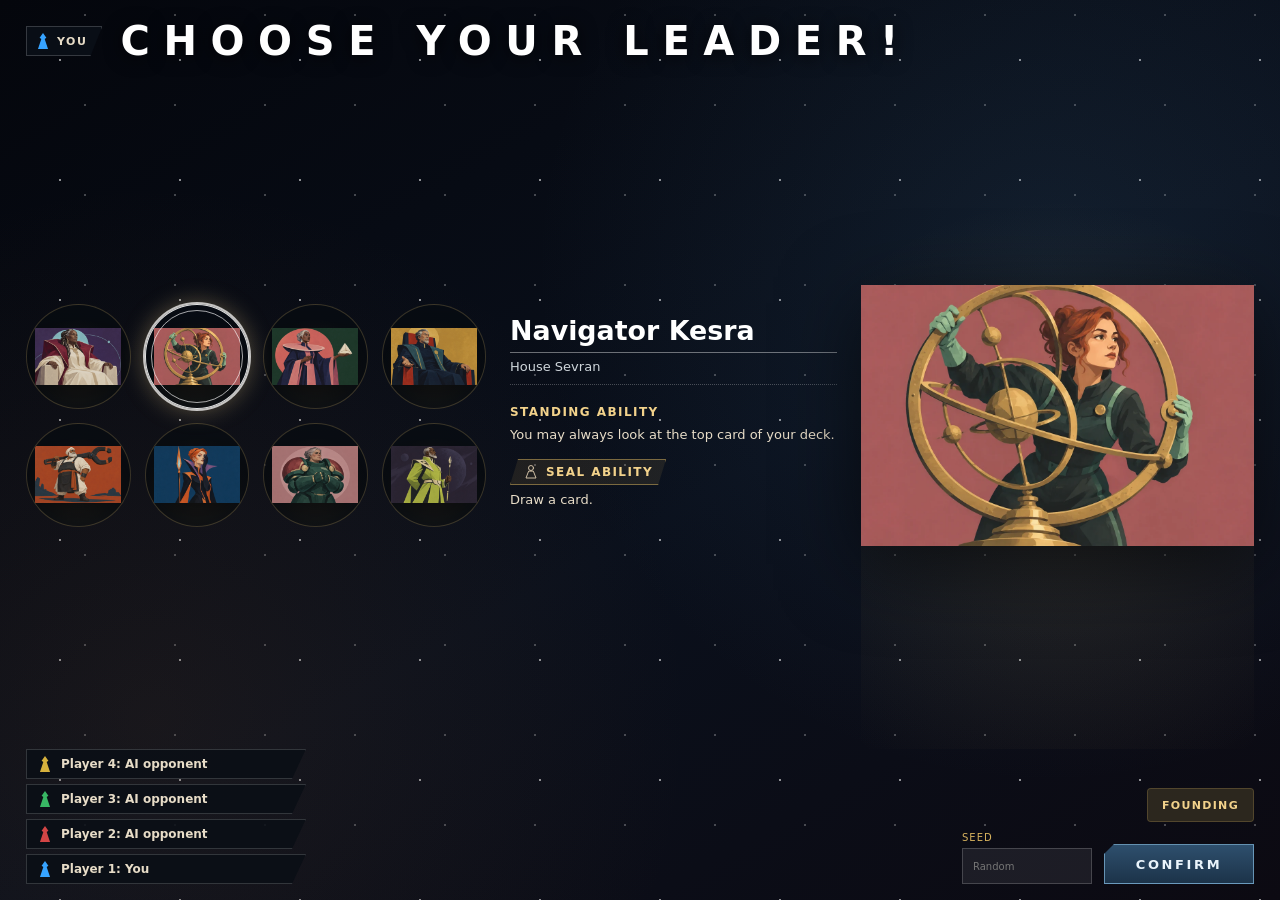
==== index.html @ ddc4988f "Release browser game with Imperium Compact v1 champion" ====
<!doctype html>
<html lang="en">
  <head>
    <meta charset="utf-8">
    <meta name="viewport" content="width=device-width, initial-scale=1">
    <title>Ashen Concord</title>
<link rel="stylesheet" href="./styles.css?v=20260924_table">
    <link rel="stylesheet" href="./table.css?v=20260924_table">
    <link rel="stylesheet" href="./concord.css?v=1">
  </head>
  <body>
    <div id="app" class="loading-screen">Loading game...</div>
    <script src="./uprising_data.js?v=20260924_table"></script>
    <script src="./presentation.js?v=20260924_table"></script>
    <script src="./concord-data.js?v=1"></script>
    <script src="./concord.js?v=1"></script>
    <script>window.DUNE_AGENT_DEFAULT_SKIN="starfall";
window.DUNE_AGENT_ALLOWED_SKINS=["starfall"];window.DUNE_AGENT_PLAYER_COUNT=4;
window.DUNE_AGENT_MODEL_DOWNLOAD="./downloads/imperium-compact-v1.zip";</script>
    <script src="./starfall_static_web.js"></script>
    <script src="./static-engine.js"></script>
    <script src="./app.js?v=concord1"></script>
  <footer style="padding:16px;text-align:center;font:14px system-ui;color:#baa98e">
Trained AI · Imperium Compact v1 · Runs on your device<br>
<a href="./downloads/imperium-compact-v1.zip" download>Download model weights</a> ·
<a href="./MODEL_CARD.md">Training and model details</a> ·
<a href="./LICENSE">License</a>
</footer></body>
</html>
---- styles.css ----
:root {
  color-scheme: dark;
  font-family: Inter, ui-sans-serif, system-ui, -apple-system, BlinkMacSystemFont, "Segoe UI", sans-serif;
  background: #05070d;
  color: #f4ead6;
  --gold: #d8b35e;
  --gold-bright: #f2d28b;
  --panel: rgba(7, 10, 16, 0.88);
  --panel-line: rgba(216, 179, 94, 0.32);
  --emperor: #d8b35e;
  --spacing_guild: #e0823b;
  --bene_gesserit: #9a6fd6;
  --fremen: #4d9fdd;
  --landsraad: #5da765;
  --choam: #c052a8;
  --cities: #b56b3f;
  --spice_trade: #cf8a3e;
}

* {
  box-sizing: border-box;
  scrollbar-width: none;
}

/* Never paint scrollbars (Chrome/Safari fallback) — panels still scroll. */
*::-webkit-scrollbar {
  width: 0;
  height: 0;
  display: none;
}

html,
body {
  height: 100%;
}

body {
  margin: 0;
  overflow: hidden;
  background: #05070d;
}

button,
input {
  font: inherit;
}

img {
  -webkit-user-drag: none;
  user-select: none;
}

button {
  color: inherit;
}

.loading-screen {
  min-height: 100vh;
  display: grid;
  place-items: center;
  color: var(--gold-bright);
  background: #05070d;
}

.loading-screen.failed {
  align-content: center;
  gap: 10px;
  text-align: center;
}

.zone-label {
  text-transform: uppercase;
  letter-spacing: 0.1em;
  font-size: 10px;
  font-weight: 800;
  color: var(--gold);
}

/* ============================== */
/* Leader select                  */
/* ============================== */

.leader-select {
  position: fixed;
  inset: 0;
  display: flex;
  flex-direction: column;
  overflow: hidden;
  padding: 18px 26px 16px;
  background:
    radial-gradient(circle at 82% 30%, rgba(64, 110, 145, 0.16), transparent 42%),
    radial-gradient(circle at 12% 80%, rgba(120, 73, 36, 0.14), transparent 40%),
    radial-gradient(circle, rgba(255, 255, 255, 0.55) 0 1px, transparent 1.4px) 0 0 / 120px 120px,
    radial-gradient(circle, rgba(255, 255, 255, 0.25) 0 1px, transparent 1.4px) 40px 60px / 90px 90px,
    linear-gradient(150deg, #04060c 0%, #0a101c 55%, #0c0a12 100%);
}

.ls-top {
  display: flex;
  align-items: center;
  gap: 18px;
}

.ls-player-tab {
  display: inline-flex;
  align-items: center;
  gap: 8px;
  padding: 6px 14px 6px 10px;
  border: 1px solid rgba(255, 255, 255, 0.18);
  background: rgba(10, 16, 24, 0.85);
  clip-path: polygon(0 0, 100% 0, calc(100% - 12px) 100%, 0 100%);
  font-size: 11px;
  font-weight: 800;
  letter-spacing: 0.14em;
  text-transform: uppercase;
}

.pawn {
  display: inline-block;
  width: 12px;
  height: 16px;
  background: var(--player-color, #38b764);
  clip-path: polygon(50% 0, 78% 30%, 64% 38%, 92% 100%, 8% 100%, 36% 38%, 22% 30%);
  filter: drop-shadow(0 1px 2px rgba(0, 0, 0, 0.6));
}

.ls-top h1 {
  margin: 0;
  font-size: clamp(26px, 3.6vw, 40px);
  font-weight: 700;
  letter-spacing: 0.34em;
  text-transform: uppercase;
  color: #fff;
  text-shadow: 0 2px 18px rgba(0, 0, 0, 0.8);
}

.ls-body {
  flex: 1 1 auto;
  min-height: 0;
  display: grid;
  grid-template-columns: minmax(300px, 460px) minmax(320px, 1fr) minmax(260px, 32%);
  gap: 24px;
  align-items: center;
  padding-top: 18px;
}

.ls-hexes {
  display: grid;
  grid-template-columns: repeat(4, minmax(0, 1fr));
  gap: 14px;
  max-width: 460px;
}

.ls-hex {
  position: relative;
  width: 100%;
  aspect-ratio: 1;
  padding: 8%;
  border: 1px solid rgba(216, 179, 94, 0.26);
  border-radius: 50%;
  background:
    radial-gradient(circle at 50% 64%, rgba(216, 179, 94, 0.13), transparent 62%),
    rgba(8, 13, 20, 0.62);
  cursor: pointer;
  overflow: hidden;
  transition: border-color 140ms ease, box-shadow 140ms ease, transform 140ms ease, filter 140ms ease;
  filter: saturate(0.85) brightness(0.9);
}

.ls-hex:nth-child(even) {
  transform: none;
}

.ls-hex:hover {
  transform: translateY(-3px);
  filter: saturate(1) brightness(1.06);
  z-index: 2;
}

.ls-hex.selected {
  border-color: rgba(255, 255, 255, 0.88);
  filter: none;
  z-index: 3;
  box-shadow:
    0 0 0 2px rgba(255, 255, 255, 0.72),
    0 0 24px color-mix(in srgb, var(--gold-bright) 38%, transparent);
}

.ls-hex.selected::after {
  content: "";
  position: absolute;
  inset: 5px;
  border: 1px solid rgba(255, 255, 255, 0.64);
  border-radius: 50%;
  pointer-events: none;
}

.ls-hex-art,
.ls-hex .image-fallback {
  width: 100%;
  height: 100%;
  object-fit: contain;
  object-position: center;
  display: block;
  filter: drop-shadow(0 10px 16px rgba(0, 0, 0, 0.58));
}

.ls-detail {
  max-width: 460px;
  padding-top: 8px;
}

.ls-detail h2 {
  margin: 0 0 2px;
  font-size: clamp(20px, 2.1vw, 27px);
  font-weight: 800;
  color: #fff;
  border-bottom: 1px solid rgba(255, 255, 255, 0.4);
  padding-bottom: 6px;
}

.ls-house {
  margin: 6px 0 16px;
  font-size: 13px;
  color: #cfd6db;
  border-bottom: 1px dotted rgba(255, 255, 255, 0.25);
  padding-bottom: 10px;
}

.ls-ability {
  margin-bottom: 14px;
}

.ls-ability-name {
  display: inline-flex;
  align-items: center;
  gap: 7px;
  font-size: 12px;
  font-weight: 800;
  letter-spacing: 0.12em;
  text-transform: uppercase;
  color: var(--gold-bright);
}

.ls-ability.signet .ls-ability-name {
  padding: 4px 12px;
  border: 1px solid rgba(216, 179, 94, 0.5);
  background: rgba(216, 179, 94, 0.1);
  clip-path: polygon(8px 0, 100% 0, calc(100% - 8px) 100%, 0 100%);
}

.ls-ability-name img {
  width: 16px;
  height: 16px;
  object-fit: contain;
}

.ls-ability p {
  margin: 6px 0 0;
  font-size: 13px;
  line-height: 1.45;
  color: #e8ddc8;
}

.ls-portrait {
  position: relative;
  align-self: stretch;
  min-height: 0;
  display: flex;
  align-items: center;
  justify-content: center;
  overflow: visible;
  background: radial-gradient(circle at 50% 64%, rgba(216, 179, 94, 0.12), transparent 66%);
}

.ls-portrait::before {
  content: none;
}

.ls-portrait-art,
.ls-portrait .image-fallback {
  width: 100%;
  height: 100%;
  max-height: none;
  object-fit: contain;
  object-position: center;
  display: block;
  filter: drop-shadow(0 18px 40px rgba(0, 0, 0, 0.6));
}

.ls-portrait {
  max-height: calc(100vh - 230px);
}

.ls-footer {
  display: flex;
  align-items: flex-end;
  justify-content: space-between;
  gap: 18px;
}

.ls-roster {
  display: grid;
  gap: 5px;
}

.ls-roster-row {
  display: flex;
  align-items: center;
  gap: 10px;
  width: 280px;
  padding: 6px 12px;
  border: 1px solid rgba(255, 255, 255, 0.16);
  background: rgba(10, 15, 22, 0.85);
  clip-path: polygon(0 0, 100% 0, calc(100% - 14px) 100%, 0 100%);
  font-size: 12px;
  font-weight: 700;
}

.uprising-start-preview {
  width: min(430px, 100%);
  display: grid;
  gap: 8px;
}

.uprising-preview-chips {
  display: flex;
  flex-wrap: wrap;
  gap: 6px;
}

.uprising-preview-chips span {
  min-height: 26px;
  display: inline-flex;
  align-items: center;
  padding: 4px 9px;
  border: 1px solid rgba(118, 192, 166, 0.38);
  background: rgba(9, 39, 38, 0.68);
  color: #d9f5e7;
  border-radius: 4px;
  font-size: 10px;
  font-weight: 900;
  letter-spacing: 0.08em;
  text-transform: uppercase;
}

.uprising-preview-board {
  display: grid;
  grid-template-columns: repeat(4, minmax(0, 1fr));
  gap: 7px;
}

.uprising-preview-space {
  position: relative;
  min-width: 0;
  aspect-ratio: 4 / 3;
  margin: 0;
  overflow: hidden;
  border: 1px solid rgba(216, 179, 94, 0.26);
  border-radius: 5px;
  background: rgba(8, 13, 20, 0.86);
}

.uprising-preview-art,
.uprising-preview-space .image-fallback {
  width: 100%;
  height: 100%;
  object-fit: cover;
  display: block;
}

.uprising-preview-space figcaption {
  position: absolute;
  left: 0;
  right: 0;
  bottom: 0;
  padding: 5px 6px;
  background: linear-gradient(180deg, transparent, rgba(4, 8, 10, 0.92) 34%);
  color: #fff4d8;
  font-size: 10px;
  font-weight: 900;
  line-height: 1.1;
  text-shadow: 0 1px 3px rgba(0, 0, 0, 0.82);
}

.ls-actions {
  display: flex;
  align-items: end;
  gap: 12px;
}

.skin-selector {
  display: inline-flex;
  align-items: stretch;
  overflow: hidden;
  border: 1px solid rgba(216, 179, 94, 0.36);
  background: rgba(6, 10, 16, 0.76);
  border-radius: 4px;
}

.skin-selector button {
  min-width: 86px;
  min-height: 32px;
  padding: 6px 14px;
  border: 0;
  border-right: 1px solid rgba(216, 179, 94, 0.24);
  background: transparent;
  color: #d8d1c3;
  cursor: pointer;
  font-size: 11px;
  font-weight: 900;
  letter-spacing: 0.12em;
  text-transform: uppercase;
}

.skin-selector button:last-child {
  border-right: 0;
}

.skin-selector button:hover:not(:disabled),
.skin-selector button.active {
  background: rgba(216, 179, 94, 0.18);
  color: var(--gold-bright);
}

.skin-selector button:disabled {
  cursor: wait;
  opacity: 0.62;
}

.ls-skin {
  justify-self: end;
}

.ls-skin button {
  flex: 0 0 auto;
}

.ls-start-panel {
  display: grid;
  justify-items: end;
  gap: 10px;
  min-width: min(100%, 360px);
}

.ls-actions label {
  display: grid;
  gap: 5px;
  color: var(--gold);
  font-size: 10px;
  text-transform: uppercase;
  letter-spacing: 0.1em;
}

.ls-actions input {
  width: 130px;
  min-height: 36px;
  border: 1px solid rgba(255, 255, 255, 0.18);
  background: rgba(255, 255, 255, 0.07);
  color: #f4ead6;
  padding: 7px 10px;
}

.ls-actions input:disabled,
.ls-hex:disabled {
  cursor: wait;
  opacity: 0.65;
}

.confirm-button {
  min-width: 150px;
  min-height: 40px;
  border: 1px solid rgba(139, 196, 232, 0.65);
  background: linear-gradient(180deg, #2e4f6d, #1c3349);
  color: #eaf4fb;
  padding: 8px 22px;
  cursor: pointer;
  font-weight: 800;
  letter-spacing: 0.2em;
  text-transform: uppercase;
  font-size: 13px;
  clip-path: polygon(10px 0, 100% 0, 100% 100%, 0 100%, 0 10px);
  box-shadow: 0 4px 18px rgba(0, 0, 0, 0.5);
}

.confirm-button:hover {
  background: linear-gradient(180deg, #3a6188, #234059);
}

.confirm-button:disabled {
  cursor: not-allowed;
  opacity: 0.62;
}

.ls-start-progress {
  display: grid;
  gap: 7px;
  width: min(360px, 100%);
  color: #d9e7f2;
  font-size: 10px;
  font-weight: 900;
  letter-spacing: 0.16em;
  text-transform: uppercase;
}

.ls-progress-bar {
  position: relative;
  height: 8px;
  overflow: hidden;
  border: 1px solid rgba(139, 196, 232, 0.58);
  background: rgba(7, 14, 22, 0.78);
  clip-path: polygon(7px 0, 100% 0, 100% 100%, 0 100%, 0 7px);
  box-shadow: 0 0 18px rgba(93, 167, 205, 0.18);
}

.ls-progress-bar::before {
  content: "";
  position: absolute;
  inset: 0 auto 0 0;
  width: 44%;
  background: linear-gradient(90deg, transparent, #8bc4e8 22%, #f2d28b 76%, transparent);
  animation: ls-progress-sweep 1.05s ease-in-out infinite;
}

@keyframes ls-progress-sweep {
  from {
    transform: translateX(-110%);
  }
  to {
    transform: translateX(250%);
  }
}

@media (max-width: 760px) {
  .leader-select {
    padding: 18px 14px 14px;
    overflow-x: hidden;
    overflow-y: auto;
  }

  .ls-top {
    align-items: flex-start;
    gap: 12px;
  }

  .ls-player-tab {
    flex: 0 0 auto;
  }

  .ls-top h1 {
    font-size: 26px;
    line-height: 1.15;
    letter-spacing: 0.18em;
  }

  .ls-body {
    flex: 0 0 auto;
    display: grid;
    grid-template-columns: 1fr;
    gap: 18px;
    align-items: stretch;
    padding-top: 28px;
  }

  .ls-hexes {
    grid-template-columns: repeat(4, minmax(0, 1fr));
    gap: 10px;
    max-width: none;
  }

  .ls-detail {
    max-width: none;
    padding-top: 0;
  }

  .ls-detail h2 {
    font-size: 22px;
  }

  .ls-portrait {
    display: none;
  }

  .ls-footer {
    flex: 0 0 auto;
    flex-direction: column;
    align-items: stretch;
    gap: 12px;
    padding-top: 18px;
  }

  .ls-roster-row {
    width: 100%;
  }

  .uprising-start-preview {
    width: 100%;
  }

  .uprising-preview-board {
    display: none;
  }

  .ls-actions {
    align-items: end;
    width: 100%;
  }

  .ls-start-panel {
    justify-items: stretch;
    width: 100%;
  }

  .ls-skin {
    width: 100%;
  }

  .ls-skin button {
    flex: 1 1 0;
  }

  .ls-actions label {
    flex: 1 1 auto;
    min-width: 0;
  }

  .ls-actions input {
    width: 100%;
  }

  .confirm-button {
    min-width: 128px;
    padding-inline: 18px;
    letter-spacing: 0.16em;
  }
}

@media (prefers-reduced-motion: reduce) {
  .ls-progress-bar::before {
    width: 100%;
    animation: none;
    opacity: 0.72;
  }
}

/* ============================== */
/* Game screen scaffolding        */
/* ============================== */

.game-screen {
  position: fixed;
  inset: 0;
  /* clip (not hidden): a hidden overflow container can still be scrolled
     programmatically (e.g. by click-focus on an element below the fold),
     and with scrollbars suppressed the user has no way to scroll back. */
  overflow: clip;
}

.board-layer {
  position: absolute;
  inset: 0;
  background:
    linear-gradient(90deg, rgba(3, 6, 11, 0.86) 0%, rgba(3, 6, 11, 0.28) 42%, rgba(3, 6, 11, 0.62) 100%),
    radial-gradient(circle at 72% 72%, rgba(27, 118, 142, 0.18) 0 18%, transparent 46%),
    radial-gradient(circle, rgba(255, 255, 255, 0.8) 0 1px, transparent 1.2px) 0 0 / 97px 97px,
    radial-gradient(circle, rgba(255, 255, 255, 0.3) 0 1px, transparent 1.2px) 31px 47px / 143px 143px,
    url("./assets/starfall/board/orbital-ring-backdrop.webp") center / cover no-repeat,
    linear-gradient(135deg, #04060c 0%, #0a1018 48%, #08131a 100%);
}

.planet {
  display: none;
}

body[data-skin="dune"] .board-layer,
body[data-skin="uprising"] .board-layer {
  background:
    radial-gradient(circle at 70% 62%, rgba(196, 130, 70, 0.34) 0 16%, rgba(124, 78, 47, 0.3) 30%, transparent 48%),
    radial-gradient(circle at 30% 12%, rgba(34, 88, 84, 0.3), transparent 34%),
    radial-gradient(circle, rgba(255, 255, 255, 0.8) 0 1px, transparent 1.2px) 0 0 / 97px 97px,
    radial-gradient(circle, rgba(255, 255, 255, 0.3) 0 1px, transparent 1.2px) 31px 47px / 143px 143px,
    linear-gradient(135deg, #04060c 0%, #0a1018 48%, #150d0e 100%);
}

body[data-skin="dune"] .planet,
body[data-skin="uprising"] .planet {
  display: block;
  position: absolute;
  right: -4%;
  bottom: -38%;
  width: 68%;
  aspect-ratio: 1;
  border-radius: 50%;
  background:
    radial-gradient(circle at 40% 32%, rgba(238, 189, 122, 0.92), rgba(150, 88, 52, 0.75) 44%, rgba(70, 43, 34, 0.4) 66%, transparent 70%),
    repeating-radial-gradient(circle at 38% 34%, rgba(255, 255, 255, 0.08) 0 2px, transparent 3px 11px);
  filter: saturate(0.8);
}

.observation-links {
  position: absolute;
  inset: 0;
  z-index: 1;
  pointer-events: none;
  overflow: visible;
}

.observation-links line {
  stroke: rgba(240, 224, 180, 0.4);
  stroke-width: 1.6;
  stroke-dasharray: 5 4;
  stroke-linecap: round;
  vector-effect: non-scaling-stroke;
}

/* Observation posts: nodes between linked spaces where Spies sit. */
.observation-post {
  position: absolute;
  z-index: 6;
  display: flex;
  align-items: center;
  gap: 2px;
  padding: 2px;
  min-width: 16px;
  min-height: 16px;
  justify-content: center;
  transform: translate(-50%, -50%);
  border: 1px solid rgba(240, 224, 180, 0.55);
  border-radius: 999px;
  background: radial-gradient(circle at 40% 32%, rgba(38, 44, 54, 0.96), rgba(10, 13, 18, 0.96));
  box-shadow: 0 2px 8px rgba(0, 0, 0, 0.65);
  pointer-events: none;
}

.observation-post.occupied {
  border-color: rgba(242, 210, 139, 0.85);
  box-shadow:
    0 0 10px rgba(242, 210, 139, 0.35),
    0 2px 8px rgba(0, 0, 0, 0.65);
}

.observation-post .post-pin {
  width: 6px;
  height: 6px;
  border-radius: 50%;
  background: rgba(240, 224, 180, 0.65);
  box-shadow: 0 0 5px rgba(240, 224, 180, 0.5);
}

.spy-token {
  display: inline-grid;
  place-items: center;
  width: 17px;
  height: 17px;
  border-radius: 50%;
  border: 2px solid var(--player-color, #fff);
  background: radial-gradient(circle at 38% 30%, #2a3038, #0b0e13 78%);
  box-shadow: 0 2px 6px rgba(0, 0, 0, 0.75);
}

.spy-token img {
  width: 12px;
  height: 12px;
  object-fit: contain;
  filter: drop-shadow(0 1px 1px rgba(0, 0, 0, 0.6));
}

.instruction-bar {
  position: absolute;
  top: 0;
  left: 50%;
  transform: translateX(-50%);
  z-index: 30;
  padding: 8px 34px 9px;
  background: linear-gradient(180deg, rgba(4, 6, 10, 0.92), rgba(4, 6, 10, 0.62));
  border-bottom: 1px solid rgba(255, 255, 255, 0.12);
  border-left: 1px solid rgba(255, 255, 255, 0.07);
  border-right: 1px solid rgba(255, 255, 255, 0.07);
  font-size: 14px;
  font-weight: 700;
  color: #fff;
  letter-spacing: 0.02em;
  white-space: nowrap;
  max-width: 70vw;
  overflow: hidden;
  text-overflow: ellipsis;
}

.top-icons {
  position: absolute;
  top: 6px;
  right: 8px;
  z-index: 40;
  display: flex;
  align-items: center;
  gap: 6px;
}

.uprising-global-status {
  display: flex;
  align-items: center;
  gap: 4px;
  margin-right: 2px;
}

.uprising-global-chip {
  display: inline-flex;
  align-items: center;
  gap: 5px;
  min-height: 30px;
  padding: 0 8px;
  border: 1px solid rgba(216, 179, 94, 0.34);
  background: rgba(8, 12, 18, 0.86);
  color: rgba(244, 234, 214, 0.82);
  font-size: 10px;
  font-weight: 900;
  letter-spacing: 0.08em;
  line-height: 1;
  text-transform: uppercase;
}

.uprising-global-chip-icon {
  width: 15px;
  height: 15px;
  border-radius: 50%;
  object-fit: cover;
  filter: drop-shadow(0 1px 1px rgba(0, 0, 0, 0.7));
}

.uprising-global-chip em {
  display: grid;
  place-items: center;
  min-width: 18px;
  height: 18px;
  padding: 0 4px;
  border-radius: 9px;
  background: rgba(216, 179, 94, 0.24);
  color: var(--gold-bright);
  font-style: normal;
  font-size: 10px;
}

.uprising-global-chip.shield-wall.standing em {
  background: rgba(98, 180, 115, 0.28);
  color: #d8ffd9;
}

.uprising-global-chip.shield-wall.fallen em {
  background: rgba(198, 67, 56, 0.28);
  color: #ffd7d2;
}

.top-icon {
  position: relative;
  width: 34px;
  height: 30px;
  display: grid;
  place-items: center;
  border: 1px solid rgba(255, 255, 255, 0.2);
  background: rgba(8, 12, 18, 0.85);
  color: #e8e2d2;
  cursor: pointer;
  font-size: 14px;
  line-height: 1;
}

.top-icon:hover,
.top-icon.open {
  border-color: var(--gold-bright);
  color: var(--gold-bright);
  background: rgba(216, 179, 94, 0.14);
}

.top-icon b {
  position: absolute;
  right: -5px;
  top: -6px;
  min-width: 15px;
  padding: 1px 3px;
  border-radius: 8px;
  background: var(--gold);
  color: #05070d;
  font-size: 9px;
  line-height: 1.2;
  font-weight: 900;
}

/* ============================== */
/* Player plaques (left)          */
/* ============================== */

.player-strip {
  position: absolute;
  left: 0;
  top: 0;
  z-index: 20;
  display: flex;
  flex-direction: column;
  gap: 10px;
  width: 232px;
  padding: 8px 0 0 0;
  max-height: calc(100vh - 240px);
  overflow-y: auto;
}

.human-corner {
  position: absolute;
  left: 0;
  bottom: 4px;
  z-index: 26;
  width: 248px;
}

.plaque {
  position: relative;
  display: flex;
  flex-direction: column;
  filter: drop-shadow(0 3px 8px rgba(0, 0, 0, 0.45));
}

/* Portrait row: faction-colored band with the leader bust rising above it. */
.plaque-top {
  position: relative;
  display: flex;
  align-items: flex-end;
  gap: 10px;
  padding: 0 10px 0 6px;
  min-height: 58px;
  background: linear-gradient(90deg, rgba(5, 8, 13, 0.72) 0%, rgba(5, 8, 13, 0.4) 62%, transparent 100%);
}

.plaque-top::before {
  content: "";
  position: absolute;
  left: 0;
  right: 0;
  bottom: 0;
  height: 36px;
  pointer-events: none;
  background: linear-gradient(90deg,
    color-mix(in srgb, var(--player-color) 80%, #10141b) 0%,
    color-mix(in srgb, var(--player-color) 45%, transparent) 58%,
    transparent 100%);
}

.plaque.human .plaque-top::before {
  background: linear-gradient(90deg,
    color-mix(in srgb, var(--player-color) 85%, #10141b) 0%,
    color-mix(in srgb, var(--player-color) 38%, transparent) 58%,
    transparent 100%);
}

.plaque.active .plaque-top::before {
  filter: brightness(1.3) saturate(1.15);
  box-shadow: 0 0 18px color-mix(in srgb, var(--player-color) 50%, transparent);
}

.plaque.active .plaque-name {
  border-top-color: rgba(242, 210, 139, 0.65);
}

.plaque-portrait {
  position: relative;
  z-index: 1;
  flex: 0 0 auto;
  width: 58px;
  height: 58px;
}

.human-corner .plaque-portrait {
  width: 66px;
  height: 64px;
}

.human-corner .plaque-top {
  min-height: 64px;
}

.plaque-art,
.plaque-portrait .image-fallback {
  width: 100%;
  height: 100%;
  object-fit: contain;
  object-position: center bottom;
  display: block;
  filter: drop-shadow(0 2px 3px rgba(0, 0, 0, 0.65));
}

.vp-medallion {
  position: relative;
  z-index: 2;
  display: grid;
  place-items: center;
  flex: 0 0 auto;
  width: 30px;
  height: 30px;
  margin-bottom: 3px;
  border-radius: 50%;
  border: 1px solid #f8e3a4;
  background: radial-gradient(circle at 35% 30%, #f4dc8e, #ad7e2e 78%);
  color: #2a1c06;
  font-size: 14px;
  font-weight: 900;
  box-shadow: 0 2px 6px rgba(0, 0, 0, 0.6);
}

.first-player-token {
  position: absolute;
  left: -4px;
  top: -2px;
  z-index: 2;
  width: 22px;
  height: 22px;
  border-radius: 50%;
  object-fit: cover;
  filter: drop-shadow(0 1px 3px rgba(0, 0, 0, 0.6));
}

/* Agent bust silhouettes: lit when the agent is still available. */
.agent-slots {
  position: relative;
  z-index: 1;
  display: flex;
  align-items: flex-end;
  gap: 4px;
  margin-bottom: 6px;
}

.agent-slot {
  --slot-fill: rgba(16, 21, 28, 0.85);
  position: relative;
  width: 16px;
  height: 21px;
}

.agent-slot::before {
  content: "";
  position: absolute;
  top: 0;
  left: 50%;
  transform: translateX(-50%);
  width: 9px;
  height: 9px;
  border-radius: 50%;
  background: var(--slot-fill);
}

.agent-slot::after {
  content: "";
  position: absolute;
  bottom: 0;
  left: 0;
  right: 0;
  height: 10px;
  border-radius: 8px 8px 2px 2px;
  background: var(--slot-fill);
}

.agent-slot.ready {
  --slot-fill: #d6dee6;
}

.agent-slot.locked {
  --slot-fill: rgba(214, 222, 230, 0.14);
}

.agent-slot.analyst {
  --slot-fill: rgba(224, 183, 90, 0.35);
}

.agent-slot.analyst.ready {
  --slot-fill: #e0b75a;
}

/* Once a player has revealed, their unspent agents can no longer be played
   this round — dim them and flag the plaque. */
.agent-slots.revealed .agent-slot.ready {
  --slot-fill: rgba(214, 222, 230, 0.28);
}

.agent-slots.revealed .agent-slot.analyst.ready {
  --slot-fill: rgba(224, 183, 90, 0.32);
}

.plaque-revealed-tag {
  position: absolute;
  top: 3px;
  right: 8px;
  z-index: 2;
  padding: 2px 6px 1px;
  font-size: 8.5px;
  font-weight: 900;
  letter-spacing: 0.14em;
  text-transform: uppercase;
  color: #f2d28b;
  background: rgba(10, 14, 20, 0.88);
  border: 1px solid rgba(242, 210, 139, 0.55);
  border-radius: 3px;
  pointer-events: none;
}

.plaque-name {
  position: relative;
  z-index: 1;
  padding: 4px 16px 4px 9px;
  font-size: 11px;
  font-weight: 800;
  letter-spacing: 0.05em;
  text-transform: uppercase;
  color: #fff;
  white-space: nowrap;
  overflow: hidden;
  text-overflow: ellipsis;
  background: linear-gradient(180deg, #2b3848 0%, #141d27 100%);
  border-top: 1px solid rgba(255, 255, 255, 0.22);
  clip-path: polygon(0 0, calc(100% - 12px) 0, 100% 100%, 0 100%);
  transition: border-color 0.15s ease, background 0.15s ease;
}

.uprising-objective-badge {
  position: relative;
  z-index: 1;
  display: flex;
  align-items: center;
  gap: 6px;
  max-width: 100%;
  min-width: 0;
  width: fit-content;
  min-height: 22px;
  padding: 3px 8px;
  border: 1px solid rgba(216, 179, 94, 0.35);
  border-radius: 3px;
  background: rgba(8, 12, 18, 0.88);
  color: #f4ead6;
  font-size: 10px;
  font-weight: 900;
  letter-spacing: 0.08em;
  line-height: 1;
  text-transform: uppercase;
}

.uprising-objective-badge img {
  flex: 0 0 auto;
  width: 16px;
  height: 16px;
  border-radius: 3px;
  object-fit: cover;
  object-position: top right;
  filter: drop-shadow(0 1px 1px rgba(0, 0, 0, 0.7));
}

.uprising-objective-badge b {
  min-width: 0;
  overflow: hidden;
  display: -webkit-box;
  -webkit-box-orient: vertical;
  -webkit-line-clamp: 2;
  font-size: inherit;
  line-height: 1.15;
}

.uprising-objective-badge em {
  flex: 0 0 auto;
  padding: 2px 4px 1px;
  border: 1px solid rgba(242, 210, 139, 0.45);
  border-radius: 2px;
  color: #f2d28b;
  background: rgba(216, 179, 94, 0.12);
  font-size: 8px;
  font-style: normal;
  line-height: 1;
}

.plaque-objective {
  width: 93%;
  min-height: 20px;
  margin-top: -1px;
  padding: 3px 18px 3px 9px;
  border-left: 0;
  border-right: 0;
  border-radius: 0;
  background: linear-gradient(180deg, rgba(13, 20, 28, 0.96), rgba(7, 11, 16, 0.96));
  clip-path: polygon(0 0, 100% 0, calc(100% - 12px) 100%, 0 100%);
  font-size: 8.5px;
}

.plaque-objective img {
  width: 15px;
  height: 15px;
}

.pv-objective {
  margin: -3px 0 10px;
  max-width: min(100%, 360px);
}

.plaque-stats {
  position: relative;
  display: flex;
  align-items: center;
  gap: 9px;
  width: 93%;
  padding: 4px 18px 5px 9px;
  background: linear-gradient(180deg, rgba(11, 16, 23, 0.96), rgba(6, 10, 15, 0.96));
  clip-path: polygon(0 0, 100% 0, calc(100% - 12px) 100%, 0 100%);
}

.stat-chip {
  display: inline-flex;
  align-items: center;
  gap: 3px;
  font-size: 11px;
  font-weight: 800;
  color: #f0e8d6;
}

.stat-chip img {
  width: 15px;
  height: 15px;
  object-fit: contain;
  filter: drop-shadow(0 1px 1px rgba(0, 0, 0, 0.7));
}

/* Inside the plaque the count sits on top of its resource icon. */
.plaque-stats .stat-chip {
  display: inline-grid;
  place-items: center;
}

.plaque-stats .stat-chip > * {
  grid-area: 1 / 1;
}

.plaque-stats .stat-chip img {
  width: 21px;
  height: 21px;
}

.plaque-stats .battle-icon-chip img {
  border-radius: 3px;
  object-fit: cover;
  object-position: top right;
}

.maker-hooks-chip {
  display: inline-flex;
  align-items: center;
  gap: 4px;
  min-height: 20px;
  padding: 1px 6px;
  border: 1px solid rgba(243, 201, 142, 0.42);
  border-radius: 10px;
  background: rgba(0, 0, 0, 0.34);
  color: #ffe4b8;
  font-size: 10px;
  font-weight: 900;
  line-height: 1;
}

.maker-hooks-chip img {
  width: 15px;
  height: 15px;
  border-radius: 50%;
  object-fit: cover;
  filter: drop-shadow(0 1px 1px rgba(0, 0, 0, 0.75));
}

.maker-hooks-chip b {
  font-size: 10px;
  line-height: 1;
}

.plaque-stats .maker-hooks-chip {
  min-height: auto;
  padding: 0;
  border: 0;
  background: transparent;
}

.plaque-stats .maker-hooks-chip img {
  width: 21px;
  height: 21px;
}

.plaque-stats .maker-hooks-chip b {
  display: none;
}

.leader-state-chip {
  display: inline-flex;
  align-items: center;
  gap: 4px;
  min-height: 20px;
  padding: 1px 6px;
  border: 1px solid rgba(204, 183, 232, 0.42);
  border-radius: 10px;
  background: rgba(24, 18, 36, 0.48);
  color: #f0e8ff;
  font-size: 10px;
  font-weight: 900;
  line-height: 1;
}

.leader-state-chip img {
  width: 15px;
  height: 15px;
  object-fit: contain;
  filter: drop-shadow(0 1px 1px rgba(0, 0, 0, 0.75));
}

.leader-state-chip b {
  font-size: 10px;
  line-height: 1;
}

.leader-state-chip.reverend {
  border-color: rgba(216, 179, 94, 0.46);
  background: rgba(36, 27, 12, 0.48);
  color: #ffe4b8;
}

.leader-state-chip.feyd-training {
  border-color: rgba(238, 112, 96, 0.46);
  background: rgba(42, 16, 14, 0.48);
  color: #ffd1ca;
}

.plaque-stats .leader-state-chip {
  min-height: auto;
  padding: 0;
  border: 0;
  background: transparent;
}

.plaque-stats .leader-state-chip img {
  width: 21px;
  height: 21px;
}

.plaque-stats .leader-state-chip b {
  display: none;
}

.plaque-stats .stat-chip b {
  z-index: 1;
  font-size: 11px;
  font-weight: 900;
  line-height: 1;
  color: #fff;
  text-shadow: 0 1px 2px rgba(0, 0, 0, 0.95), 0 0 4px rgba(0, 0, 0, 0.85);
}

/* Council ledge: fixed slot on every plaque showing High Council membership.
   Gold plate when the leader holds a seat, dim vacant plate when they don't. */
.council-seat {
  position: relative;
  z-index: 1;
  display: flex;
  align-items: center;
  gap: 6px;
  width: fit-content;
  padding: 3px 17px 4px 9px;
  font-size: 8.5px;
  font-weight: 900;
  letter-spacing: 0.16em;
  text-transform: uppercase;
  white-space: nowrap;
  color: rgba(225, 231, 238, 0.42);
  background: linear-gradient(180deg, rgba(12, 17, 24, 0.94), rgba(6, 9, 14, 0.94));
  border-top: 1px solid rgba(255, 255, 255, 0.07);
  clip-path: polygon(0 0, 100% 0, calc(100% - 10px) 100%, 0 100%);
}

.council-chair {
  flex: 0 0 auto;
  width: 12px;
  height: 12px;
  fill: currentColor;
  opacity: 0.55;
}

.council-seat.seated {
  color: #2b1c06;
  background: linear-gradient(180deg, #f6e1a0 0%, #d9b365 46%, #aa7c2d 100%);
  border-top-color: #fbf0c8;
  text-shadow: 0 1px 0 rgba(255, 245, 215, 0.55);
}

.council-seat.seated .council-chair {
  opacity: 1;
  filter: drop-shadow(0 1px 0 rgba(255, 245, 215, 0.5));
}

.vp-line {
  cursor: help;
  outline: none;
}

.vp-line:focus-visible {
  box-shadow: 0 0 0 2px rgba(242, 210, 139, 0.45);
}

.vp-tooltip-panel {
  position: absolute;
  left: 0;
  top: calc(100% + 7px);
  z-index: 60;
  width: max-content;
  min-width: 170px;
  max-width: 220px;
  padding: 8px;
  pointer-events: none;
  opacity: 0;
  transform: translateY(-3px);
  transition: opacity 120ms ease, transform 120ms ease;
  border: 1px solid rgba(242, 210, 139, 0.42);
  background: rgba(10, 14, 20, 0.98);
  box-shadow: 0 10px 28px rgba(0, 0, 0, 0.45);
  font-size: 11px;
  font-weight: 400;
  color: #f4ead6;
  text-align: left;
}

.vp-line:hover .vp-tooltip-panel,
.vp-line:focus-visible .vp-tooltip-panel {
  opacity: 1;
  transform: translateY(0);
}

.vp-tooltip-title {
  display: block;
  margin-bottom: 6px;
  color: var(--gold-bright);
  font-size: 10px;
  text-transform: uppercase;
  letter-spacing: 0.08em;
}

.vp-tooltip-row {
  display: flex;
  justify-content: space-between;
  gap: 12px;
  line-height: 1.35;
}

.vp-tooltip-row b {
  color: #fff;
  font-weight: 700;
  white-space: nowrap;
}

.vp-tooltip-empty {
  display: block;
  color: #d5d8d6;
}

/* ============================== */
/* Board spaces                   */
/* ============================== */

.space-tile {
  position: absolute;
  z-index: 2;
  display: block;
  padding: 0;
  overflow: hidden;
  border: 1px solid color-mix(in srgb, var(--space-color, #ffffff) 55%, transparent);
  border-radius: 3px;
  background: rgba(9, 12, 18, 0.86);
  cursor: pointer;
  text-align: left;
  box-shadow: 0 6px 16px rgba(0, 0, 0, 0.4);
  transition: box-shadow 140ms ease, transform 140ms ease, opacity 140ms ease;
}

.space-tile.emperor { --space-color: var(--emperor); }
.space-tile.spacing_guild { --space-color: var(--spacing_guild); }
.space-tile.bene_gesserit { --space-color: var(--bene_gesserit); }
.space-tile.fremen { --space-color: var(--fremen); }
.space-tile.landsraad { --space-color: var(--landsraad); }
.space-tile.choam { --space-color: var(--choam); }
.space-tile.cities { --space-color: var(--cities); }
.space-tile.spice_trade { --space-color: var(--spice_trade); }

.space-art {
  width: 100%;
  height: 100%;
  object-fit: cover;
  opacity: 0.58;
}

.space-tile:hover {
  transform: translateY(-1px);
  box-shadow: 0 8px 20px rgba(0, 0, 0, 0.5);
}

.space-tile:hover .space-art {
  opacity: 0.8;
}

.space-tile.occupied::after {
  content: "";
  position: absolute;
  inset: 0;
  z-index: 1;
  pointer-events: none;
  background: rgba(0, 0, 0, 0.22);
}

.space-tile.legal {
  border-color: var(--gold-bright);
  box-shadow:
    0 0 0 1px rgba(242, 210, 139, 0.5),
    0 0 14px rgba(242, 210, 139, 0.4),
    0 6px 16px rgba(0, 0, 0, 0.4);
}

.space-tile.drag-legal {
  border-color: #9fe8ff;
  box-shadow:
    0 0 0 2px rgba(139, 232, 255, 0.55),
    0 0 22px rgba(91, 218, 255, 0.6),
    0 6px 16px rgba(0, 0, 0, 0.4);
  animation: pulse-glow 1.1s ease-in-out infinite alternate;
}

@keyframes pulse-glow {
  from {
    box-shadow:
      0 0 0 2px rgba(139, 232, 255, 0.45),
      0 0 14px rgba(91, 218, 255, 0.45),
      0 6px 16px rgba(0, 0, 0, 0.4);
  }
  to {
    box-shadow:
      0 0 0 3px rgba(139, 232, 255, 0.7),
      0 0 30px rgba(91, 218, 255, 0.75),
      0 6px 16px rgba(0, 0, 0, 0.4);
  }
}

.space-tile.drag-hover {
  transform: scale(1.05);
  border-color: #fff;
}

.space-tile.unreachable,
.space-tile.drag-blocked {
  opacity: 0.28;
  filter: grayscale(0.85) brightness(0.6);
  cursor: not-allowed;
  box-shadow: none;
}

.space-tile.selected {
  border-color: #7ee7cb;
  box-shadow: 0 0 0 3px rgba(126, 231, 203, 0.4);
}

/* A pending board-space choice (place a Spy, pick a location, …): the
   eligible spaces pulse teal and resolve the choice on click. */
.space-tile.choice-target {
  z-index: 4;
  border-color: #8be8ff;
  animation: pulse-glow 1.1s ease-in-out infinite alternate;
}

.space-name {
  position: absolute;
  left: 5px;
  right: 5px;
  top: 4px;
  font-size: clamp(9px, 0.72vw, 12px);
  line-height: 1.05;
  font-weight: 800;
  letter-spacing: 0.04em;
  text-transform: uppercase;
  text-shadow: 0 1px 4px #000, 0 0 8px rgba(0, 0, 0, 0.8);
}

.space-cost {
  position: absolute;
  right: 4px;
  top: 3px;
  display: flex;
  gap: 2px;
  padding: 2px 3px;
  background: rgba(0, 0, 0, 0.66);
  border: 1px solid rgba(255, 255, 255, 0.2);
  border-radius: 3px;
}

.space-rewards {
  position: absolute;
  left: 4px;
  right: 4px;
  bottom: 3px;
  display: flex;
  align-items: center;
  gap: 3px;
  flex-wrap: wrap;
}

.icon-count {
  display: inline-flex;
  align-items: center;
  gap: 1px;
}

.icon-count img {
  width: 14px;
  height: 14px;
  object-fit: contain;
  filter: drop-shadow(0 1px 2px rgba(0, 0, 0, 0.85));
}

.icon-count b {
  font-size: 10px;
  font-weight: 900;
  text-shadow: 0 1px 3px #000;
}

.combat-flag {
  margin-left: auto;
  display: grid;
  place-items: center;
  width: 16px;
  height: 16px;
  border-radius: 50%;
  background: rgba(160, 38, 38, 0.9);
  border: 1px solid rgba(255, 160, 140, 0.7);
}

/* Accumulated Makers-phase bonus spice waiting on a Maker space. */
.maker-bonus {
  display: inline-flex;
  align-items: center;
  gap: 2px;
  padding: 1px 5px 1px 2px;
  border: 1px solid rgba(255, 158, 74, 0.65);
  border-radius: 9px;
  background: rgba(72, 34, 8, 0.82);
  box-shadow: 0 0 8px rgba(255, 158, 74, 0.3);
}

.maker-bonus img {
  width: 13px;
  height: 13px;
  object-fit: contain;
  filter: drop-shadow(0 1px 2px rgba(0, 0, 0, 0.85));
}

.maker-bonus b {
  font-size: 10px;
  font-weight: 900;
  color: #ffd9a8;
  text-shadow: 0 1px 3px #000;
}

.combat-flag img {
  width: 10px;
  height: 10px;
  object-fit: contain;
}

.agents {
  position: absolute;
  left: 50%;
  top: 50%;
  z-index: 4;
  transform: translate(-50%, -50%);
  display: flex;
  gap: 8px;
}

.agents i {
  width: 45px;
  height: 45px;
  border-radius: 50%;
  background: radial-gradient(circle at 35% 30%, color-mix(in srgb, var(--player-color) 70%, white), var(--player-color) 70%);
  border: 4px solid rgba(255, 255, 255, 0.9);
  box-shadow: 0 5px 14px rgba(0, 0, 0, 0.72);
}

.spies {
  position: absolute;
  right: 4px;
  top: 50%;
  z-index: 5;
  transform: translateY(-50%);
  display: grid;
  gap: 3px;
}

.spies .spy-token {
  width: 16px;
  height: 16px;
}

.control {
  position: absolute;
  right: 4px;
  bottom: 3px;
  display: flex;
  align-items: center;
  gap: 3px;
  min-width: 18px;
  min-height: 17px;
  padding: 1px 3px;
  background: var(--player-color);
  color: #05070d;
  font-size: 10px;
  font-weight: 900;
  border-radius: 2px;
  box-shadow: 0 1px 4px rgba(0, 0, 0, 0.6);
}

.control-flag {
  display: grid;
  place-items: center;
  width: 12px;
  height: 14px;
  line-height: 1;
}

.control-rewards {
  display: flex;
  align-items: center;
  gap: 2px;
  min-width: 0;
  padding-left: 2px;
  border-left: 1px solid rgba(5, 7, 13, 0.35);
}

.control-rewards .icon-count {
  display: inline-flex;
  align-items: center;
  gap: 1px;
  color: #05070d;
  font-size: 8px;
}

.control-rewards .icon-count img {
  width: 10px;
  height: 10px;
  filter: drop-shadow(0 1px 0 rgba(255, 255, 255, 0.25));
}

.control-rewards .icon-count b {
  font-size: 8px;
  line-height: 1;
  color: #05070d;
}

/* ============================== */
/* Faction influence ladders      */
/* ============================== */

.faction-ladder {
  position: absolute;
  z-index: 2;
  display: flex;
  flex-direction: column;
  border-radius: 3px;
  border: 1px solid color-mix(in srgb, var(--faction-color, #888) 55%, transparent);
  background: linear-gradient(180deg,
    color-mix(in srgb, var(--faction-color, #888) 26%, rgba(8, 11, 17, 0.88)),
    rgba(8, 11, 17, 0.9) 38%);
}

.faction-ladder.emperor { --faction-color: var(--emperor); }
.faction-ladder.spacing_guild { --faction-color: var(--spacing_guild); }
.faction-ladder.bene_gesserit { --faction-color: var(--bene_gesserit); }
.faction-ladder.fremen { --faction-color: var(--fremen); }

.ladder-head {
  flex: 0 0 auto;
  display: flex;
  flex-direction: column;
  align-items: center;
  gap: 2px;
  padding: 3px 0 2px;
  border-bottom: 1px solid color-mix(in srgb, var(--faction-color) 45%, transparent);
}

.ladder-icon {
  width: 70%;
  max-width: 30px;
  aspect-ratio: 1;
  object-fit: contain;
  filter: drop-shadow(0 1px 3px rgba(0, 0, 0, 0.8));
}

.alliance-token {
  position: relative;
  display: grid;
  place-items: center;
  width: 16px;
  height: 16px;
  border-radius: 50%;
  border: 1px dashed rgba(255, 255, 255, 0.35);
  background: rgba(0, 0, 0, 0.4);
}

.alliance-token img {
  width: 11px;
  height: 11px;
  object-fit: contain;
  opacity: 0.5;
}

.alliance-token.held {
  border: 2px solid var(--player-color);
  background: radial-gradient(circle at 35% 30%, #f4dc8e, #ad7e2e 80%);
  box-shadow: 0 0 8px color-mix(in srgb, var(--player-color) 80%, transparent);
}

.alliance-token.held img {
  opacity: 1;
}

.ladder-track {
  flex: 1 1 auto;
  display: flex;
  flex-direction: column;
  padding: 2px 2px 3px;
}

.ladder-rung {
  position: relative;
  flex: 1 1 0;
  border-bottom: 1px solid rgba(255, 255, 255, 0.13);
  display: flex;
  align-items: center;
  justify-content: center;
}

.ladder-rung:last-child {
  border-bottom: 0;
}

.ladder-rung.alliance-line {
  border-top: 1px solid rgba(242, 210, 139, 0.55);
  background: rgba(242, 210, 139, 0.07);
}

.rung-bonus {
  position: absolute;
  left: 1px;
  top: 50%;
  transform: translateY(-50%);
  width: 9px;
  height: 9px;
  object-fit: contain;
  opacity: 0.85;
}

.rung-markers {
  display: flex;
  gap: 1px;
}

.rung-markers i {
  width: 7px;
  height: 7px;
  border-radius: 2px;
  background: var(--player-color);
  border: 1px solid rgba(255, 255, 255, 0.75);
  box-shadow: 0 1px 2px rgba(0, 0, 0, 0.7);
}

.rung-markers i.lane-empty {
  visibility: hidden;
}

/* ============================== */
/* Conflict panel                 */
/* ============================== */

.conflict-panel {
  position: absolute;
  z-index: 3;
  left: 60%;
  top: 56%;
  width: 27%;
  min-width: 290px;
  border: 1px solid rgba(195, 92, 52, 0.6);
  border-radius: 3px;
  background: linear-gradient(180deg, rgba(64, 22, 16, 0.85), rgba(28, 12, 10, 0.88));
  box-shadow: 0 10px 30px rgba(0, 0, 0, 0.5);
}

.conflict-header {
  display: flex;
  align-items: center;
  justify-content: space-between;
  flex-wrap: wrap;
  gap: 4px 8px;
  padding: 5px 9px;
  background: linear-gradient(90deg, rgba(150, 52, 30, 0.9), rgba(96, 32, 20, 0.9));
  border-bottom: 1px solid rgba(244, 180, 120, 0.4);
}

.conflict-title {
  flex: 1 1 150px;
  min-width: 0;
  overflow: hidden;
  display: -webkit-box;
  -webkit-box-orient: vertical;
  -webkit-line-clamp: 2;
  font-size: 12px;
  line-height: 1.15;
  font-weight: 900;
  letter-spacing: 0.1em;
  text-transform: uppercase;
  color: #ffe9c9;
  text-shadow: 0 1px 3px rgba(0, 0, 0, 0.8);
}

.conflict-shield-badge {
  flex: 0 0 auto;
  padding: 2px 6px;
  border-radius: 3px;
  font-size: 9px;
  font-weight: 900;
  letter-spacing: 0.08em;
  line-height: 1.4;
  text-transform: uppercase;
  white-space: nowrap;
}

.conflict-shield-badge.standing {
  border: 1px solid rgba(98, 180, 115, 0.7);
  background: rgba(26, 62, 34, 0.75);
  color: #d8ffd9;
}

.conflict-shield-badge.fallen {
  border: 1px solid rgba(198, 67, 56, 0.7);
  background: rgba(66, 20, 16, 0.8);
  color: #ffd7d2;
}

.uprising-conflict-battle-icon {
  flex: 0 0 auto;
  display: inline-flex;
  align-items: center;
  gap: 4px;
  max-width: 160px;
  min-height: 22px;
  padding: 2px 6px;
  border: 1px solid rgba(243, 201, 142, 0.42);
  border-radius: 3px;
  background: rgba(0, 0, 0, 0.24);
  color: #ffe9c9;
  font-size: 9px;
  font-weight: 900;
  letter-spacing: 0.08em;
  line-height: 1;
  text-transform: uppercase;
}

.uprising-conflict-battle-icon img {
  flex: 0 0 auto;
  width: 16px;
  height: 16px;
  border-radius: 3px;
  object-fit: cover;
  object-position: top right;
  filter: drop-shadow(0 1px 1px rgba(0, 0, 0, 0.7));
}

.uprising-conflict-battle-icon b {
  min-width: 0;
  overflow: hidden;
  text-overflow: ellipsis;
  white-space: nowrap;
  color: inherit;
  font-size: inherit;
  line-height: 1;
}

.conflict-round {
  flex: 0 0 auto;
  font-size: 10px;
  font-weight: 800;
  color: #f3c98e;
  padding: 2px 6px;
  border: 1px solid rgba(243, 201, 142, 0.5);
  background: rgba(0, 0, 0, 0.3);
  white-space: nowrap;
}

.conflict-body {
  display: flex;
  gap: 8px;
  padding: 7px 8px 8px;
}

.conflict-card {
  flex: 0 0 auto;
  width: 64px;
}

.conflict-card .sf-card {
  width: 64px;
  border-color: rgba(244, 200, 150, 0.5);
  background: #1a0e0a;
}

.conflict-card .sf-card-header {
  min-height: 18px;
  padding: 3px 4px;
}

.conflict-card .sf-card-header span,
.conflict-card .sf-card-header b,
.conflict-card .sf-conflict-ranks {
  display: none;
}

.conflict-card .sf-card-header strong {
  font-size: 7px;
}

.conflict-card-art,
.conflict-card .image-fallback {
  width: 100%;
  aspect-ratio: 5 / 7;
  object-fit: cover;
  border: 1px solid rgba(244, 200, 150, 0.5);
  display: block;
  background: #1a0e0a;
}

.combat-rows {
  flex: 1 1 auto;
  min-width: 0;
  display: grid;
  gap: 4px;
  align-content: center;
}

.combat-row {
  display: flex;
  align-items: center;
  gap: 6px;
  opacity: 0.62;
}

.combat-row.fighting {
  opacity: 1;
}

.combat-portrait,
.combat-row .image-fallback {
  width: 22px;
  height: 22px;
  object-fit: contain;
  object-position: center;
  border-radius: 50%;
  border: 2px solid var(--player-color);
  background: #111820;
  flex: 0 0 auto;
  min-height: 0;
}

.combat-strength {
  display: inline-flex;
  align-items: center;
  gap: 3px;
  min-width: 38px;
  padding: 1px 6px;
  border-radius: 9px;
  background: rgba(0, 0, 0, 0.45);
  border: 1px solid rgba(255, 160, 130, 0.45);
  color: #ffd9c4;
  font-size: 12px;
  font-weight: 900;
}

.combat-strength img {
  width: 11px;
  height: 11px;
  object-fit: contain;
}

.combat-troops {
  display: flex;
  gap: 2px;
}

.combat-troops i {
  width: 8px;
  height: 8px;
  border-radius: 2px;
  background: var(--player-color);
  border: 1px solid rgba(255, 255, 255, 0.6);
}

.combat-sandworms {
  display: inline-flex;
  align-items: center;
  gap: 3px;
  min-height: 18px;
  padding: 1px 5px;
  border: 1px solid rgba(243, 201, 142, 0.48);
  border-radius: 9px;
  background: rgba(0, 0, 0, 0.38);
  color: #ffe4b8;
  font-size: 10px;
  font-weight: 900;
  line-height: 1;
}

.combat-sandworms img {
  width: 14px;
  height: 14px;
  border-radius: 50%;
  object-fit: cover;
  filter: drop-shadow(0 1px 1px rgba(0, 0, 0, 0.75));
}

.combat-sandworms b {
  font-size: 10px;
  line-height: 1;
}

.combat-sandworms .worm-double {
  padding: 1px 3px;
  border-radius: 3px;
  background: rgba(243, 201, 142, 0.28);
  color: #ffe9c9;
  font-size: 9px;
  font-style: normal;
  font-weight: 900;
  line-height: 1;
}

/* ============================== */
/* Imperium rail (right)          */
/* ============================== */

.imperium-rail {
  position: absolute;
  right: 6px;
  top: 42px;
  bottom: 138px;
  z-index: 18;
  width: 86px;
  display: flex;
  flex-direction: column;
  gap: 5px;
  padding: 6px 5px;
  background: linear-gradient(180deg, rgba(7, 11, 17, 0.92), rgba(7, 11, 17, 0.75));
  border: 1px solid rgba(255, 255, 255, 0.12);
  border-radius: 4px;
}

.rail-tab {
  display: flex;
  align-items: center;
  justify-content: center;
  gap: 5px;
  padding: 4px 0;
  background: linear-gradient(180deg, #27486b, #14253a);
  border: 1px solid rgba(139, 196, 232, 0.5);
  font-size: 12px;
  font-weight: 900;
  color: #d9ecfb;
}

.rail-tab img {
  width: 16px;
  height: 16px;
  object-fit: contain;
}

.rail-cards {
  flex: 1 1 auto;
  min-height: 0;
  display: grid;
  grid-template-rows: repeat(5, minmax(0, 1fr));
  gap: 5px;
}

.rail-card {
  position: relative;
  min-height: 0;
  border: 1px solid rgba(255, 255, 255, 0.25);
  background: #0d1118;
  overflow: hidden;
}

.rail-card .sf-card {
  height: 100%;
  aspect-ratio: auto;
  border: 0;
  border-radius: 0;
}

.rail-card .dune-image-card {
  height: 100%;
  aspect-ratio: auto;
  border: 0;
  border-radius: 0;
}

.rail-card .sf-card-header {
  min-height: 18px;
  padding: 3px 5px;
}

.rail-card .sf-card-header span,
.rail-card .sf-card-cost,
.rail-card .sf-card-rules {
  display: none;
}

.rail-card .sf-card-header strong {
  font-size: 8px;
}

.rail-card img.rail-card-art,
.rail-card .image-fallback {
  width: 100%;
  height: 100%;
  object-fit: cover;
  object-position: 50% 18%;
  display: block;
}

.rail-card img.dune-image-card {
  object-fit: contain;
  object-position: center;
}

.rail-reserves {
  flex: 0 0 auto;
  display: grid;
  grid-template-columns: repeat(3, 1fr);
  gap: 4px;
}

.rail-reserve {
  position: relative;
  aspect-ratio: 5 / 7;
  border: 1px solid rgba(255, 255, 255, 0.2);
  background: #0d1118;
  overflow: hidden;
}

.rail-reserve .sf-card {
  height: 100%;
  border: 0;
  border-radius: 0;
}

.rail-reserve .dune-image-card {
  height: 100%;
  border: 0;
  border-radius: 0;
}

.rail-reserve .sf-card-header {
  min-height: 19px;
  padding: 3px 4px;
}

.rail-reserve .sf-card-header span,
.rail-reserve .sf-card-rules {
  display: none;
}

.rail-reserve .sf-card-header strong {
  font-size: 7px;
}

.rail-reserve img.rail-reserve-art,
.rail-reserve .image-fallback {
  width: 100%;
  height: 100%;
  object-fit: cover;
  display: block;
}

.rail-reserve img.dune-image-card {
  object-fit: contain;
  object-position: center;
}

.rail-reserve > span {
  position: absolute;
  right: 1px;
  top: 1px;
  display: grid;
  place-items: center;
  min-width: 13px;
  height: 13px;
  border-radius: 7px;
  background: var(--gold-bright);
  color: #05070d;
  font-size: 9px;
  font-weight: 900;
}

.choam-market {
  flex: 0 0 auto;
  display: grid;
  gap: 4px;
  padding-top: 4px;
  border-top: 1px solid rgba(226, 194, 112, 0.25);
}

.choam-market > header {
  display: flex;
  align-items: center;
  justify-content: space-between;
  min-height: 18px;
  padding: 2px 5px;
  background: linear-gradient(180deg, #725b24, #38260d);
  border: 1px solid rgba(226, 194, 112, 0.45);
  color: #fff1b8;
  font-size: 10px;
  font-weight: 900;
}

.choam-market > header b {
  display: grid;
  place-items: center;
  min-width: 16px;
  height: 16px;
  border-radius: 8px;
  background: #f2d67a;
  color: #170f04;
  font-size: 10px;
}

.choam-contracts {
  display: grid;
  grid-template-columns: repeat(2, minmax(0, 1fr));
  gap: 4px;
}

.choam-contract {
  position: relative;
  aspect-ratio: 5 / 7;
  border: 1px solid rgba(226, 194, 112, 0.38);
  background: #0d1118;
  overflow: hidden;
}

.choam-contract .dune-image-card {
  width: 100%;
  height: 100%;
  border: 0;
  border-radius: 0;
  object-fit: contain;
  object-position: center;
}

/* ============================== */
/* Reveal corner                  */
/* ============================== */

.reveal-corner {
  position: absolute;
  right: 8px;
  bottom: 8px;
  z-index: 32;
  display: flex;
  flex-direction: column;
  align-items: center;
  gap: 8px;
}

.persuasion-gem {
  display: grid;
  place-items: center;
  width: 52px;
  height: 52px;
  clip-path: polygon(50% 0, 100% 50%, 50% 100%, 0 50%);
  border: 0;
  background:
    linear-gradient(135deg, rgba(86, 178, 226, 0.92), rgba(28, 78, 116, 0.95));
  box-shadow: 0 0 18px rgba(91, 218, 255, 0.35);
  cursor: help;
}

.persuasion-gem b {
  font-size: 22px;
  font-weight: 900;
  color: #f2fbff;
  text-shadow: 0 0 10px rgba(91, 218, 255, 0.9);
}

.reveal-button {
  min-width: 132px;
  min-height: 40px;
  padding: 8px 20px;
  border: 1px solid #e9c87c;
  background: linear-gradient(180deg, #c79a3e, #8a6420);
  color: #fff7e2;
  font-size: 14px;
  font-weight: 900;
  letter-spacing: 0.22em;
  text-transform: uppercase;
  cursor: pointer;
  clip-path: polygon(12px 0, 100% 0, 100% 100%, 0 100%, 0 12px);
  box-shadow:
    inset 0 1px 0 rgba(255, 255, 255, 0.35),
    0 4px 16px rgba(0, 0, 0, 0.55);
  text-shadow: 0 1px 2px rgba(0, 0, 0, 0.55);
}

.reveal-button:hover {
  background: linear-gradient(180deg, #dcb050, #9a7126);
}

.reveal-button:disabled {
  opacity: 0.55;
  cursor: default;
}

.reveal-button.end-turn {
  border-color: rgba(139, 196, 232, 0.7);
  background: linear-gradient(180deg, #31597e, #1b3550);
  color: #eaf4fb;
}

.reveal-button.end-turn:hover {
  background: linear-gradient(180deg, #3d6c97, #224262);
}

.reveal-button.acquire-reopen-button {
  border-color: rgba(139, 219, 245, 0.7);
  background: linear-gradient(180deg, #2a6678, #163a47);
  color: #e3f6fd;
}

.reveal-button.acquire-reopen-button:hover {
  background: linear-gradient(180deg, #357c91, #1c4858);
}

.reveal-button-holder {
  position: relative;
  display: inline-block;
}

.reveal-button-holder .br-hint-badge {
  top: -9px;
  z-index: 7;
}

.reveal-button.recommended {
  border-color: var(--br-accent, #ffc940);
  animation: br-button-pulse 1.8s ease-in-out infinite alternate;
}

@keyframes br-button-pulse {
  from {
    box-shadow:
      inset 0 1px 0 rgba(255, 255, 255, 0.35),
      0 0 0 2px color-mix(in srgb, var(--br-accent, #ffc940) 45%, transparent),
      0 0 12px color-mix(in srgb, var(--br-accent, #ffc940) 35%, transparent);
  }
  to {
    box-shadow:
      inset 0 1px 0 rgba(255, 255, 255, 0.35),
      0 0 0 3px color-mix(in srgb, var(--br-accent, #ffc940) 80%, transparent),
      0 0 26px color-mix(in srgb, var(--br-accent, #ffc940) 60%, transparent);
  }
}

/* ============================== */
/* Hand fan + table cards         */
/* ============================== */

.table-cards {
  position: absolute;
  left: 0;
  right: 0;
  bottom: 0;
  height: 0;
  z-index: 24;
}

.hand-fan {
  position: absolute;
  /* Keep transform-free so fixed-position card zooms stay viewport-anchored. */
  left: 0;
  right: 0;
  bottom: -42px;
  display: flex;
  align-items: flex-end;
  justify-content: center;
  pointer-events: none;
}

.hand-card {
  position: relative;
  width: clamp(96px, 8.6vw, 132px);
  margin: 0 -10px;
  padding: 0;
  border: 0;
  background: transparent;
  cursor: grab;
  z-index: calc(1 + var(--card-index, 0));
  pointer-events: auto;
}

.hand-card:active {
  cursor: grabbing;
}

.hand-card .small-card {
  transition: transform 160ms ease, box-shadow 160ms ease;
  box-shadow: 0 6px 18px rgba(0, 0, 0, 0.6);
}

.hand-card:hover {
  z-index: 40;
}

.hand-card:hover .small-card {
  transform: translateY(-30px);
  box-shadow: 0 16px 34px rgba(0, 0, 0, 0.7);
}

.hand-card.selected .small-card {
  transform: translateY(-26px);
  border-color: #8be8ff;
  box-shadow:
    0 0 0 2px rgba(139, 232, 255, 0.6),
    0 0 22px rgba(91, 218, 255, 0.5),
    0 14px 30px rgba(0, 0, 0, 0.7);
}

/* --- BR hint highlights --- */

.br-rank-1 { --br-accent: #ffc940; }
.br-rank-2 { --br-accent: #c9d6e8; }
.br-rank-3 { --br-accent: #d29a6b; }

.br-hint-badge {
  position: absolute;
  top: -10px;
  left: 50%;
  transform: translateX(-50%);
  z-index: 6;
  display: inline-flex;
  align-items: center;
  gap: 5px;
  white-space: nowrap;
  max-width: 220px;
  overflow: hidden;
  text-overflow: ellipsis;
  padding: 3px 8px 3px 3px;
  border-radius: 999px;
  border: 1px solid color-mix(in srgb, var(--br-accent, #ffc940) 75%, transparent);
  background: linear-gradient(180deg, rgba(28, 22, 8, 0.96), rgba(11, 9, 3, 0.96));
  color: #ffeec9;
  font-size: 10px;
  font-weight: 800;
  line-height: 1;
  box-shadow:
    0 2px 10px rgba(0, 0, 0, 0.6),
    0 0 12px color-mix(in srgb, var(--br-accent, #ffc940) 40%, transparent);
  pointer-events: none;
}

.br-hint-badge.br-rank-2 { color: #e9eef6; }
.br-hint-badge.br-rank-3 { color: #f3ddc8; }

.br-hint-rank {
  flex: none;
  display: grid;
  place-items: center;
  min-width: 14px;
  height: 14px;
  border-radius: 50%;
  background: var(--br-accent, #ffc940);
  color: #221700;
  font-size: 9px;
  font-weight: 900;
  font-style: normal;
}

.br-hint-prob {
  opacity: 0.7;
  font-weight: 700;
}

@keyframes br-card-pulse {
  from {
    box-shadow:
      0 0 0 2px color-mix(in srgb, var(--br-accent, #ffc940) 40%, transparent),
      0 0 12px color-mix(in srgb, var(--br-accent, #ffc940) 35%, transparent),
      0 6px 18px rgba(0, 0, 0, 0.6);
  }
  to {
    box-shadow:
      0 0 0 3px color-mix(in srgb, var(--br-accent, #ffc940) 70%, transparent),
      0 0 26px color-mix(in srgb, var(--br-accent, #ffc940) 60%, transparent),
      0 6px 18px rgba(0, 0, 0, 0.6);
  }
}

.hand-card.recommended {
  z-index: 30;
}

.hand-card.recommended .small-card {
  border-color: var(--br-accent, #ffc940);
  animation: br-card-pulse 1.8s ease-in-out infinite alternate;
}

.hand-card.recommended.selected .small-card,
.hand-card.recommended:hover .small-card {
  animation: none;
}

.hand-card .br-hint-badge {
  transition: transform 160ms ease;
}

.hand-card:hover .br-hint-badge {
  transform: translate(-50%, -30px);
}

.hand-card.selected .br-hint-badge {
  transform: translate(-50%, -26px);
}

.space-tile.br-target {
  border-color: var(--br-accent, #ffc940);
  animation: br-space-pulse 1.6s ease-in-out infinite alternate;
}

@keyframes br-space-pulse {
  from {
    box-shadow:
      0 0 0 2px color-mix(in srgb, var(--br-accent, #ffc940) 45%, transparent),
      0 0 12px color-mix(in srgb, var(--br-accent, #ffc940) 40%, transparent),
      0 6px 16px rgba(0, 0, 0, 0.4);
  }
  to {
    box-shadow:
      0 0 0 3px color-mix(in srgb, var(--br-accent, #ffc940) 75%, transparent),
      0 0 28px color-mix(in srgb, var(--br-accent, #ffc940) 65%, transparent),
      0 6px 16px rgba(0, 0, 0, 0.4);
  }
}

.space-br-badge {
  transform: translate(-50%, -116%);
  max-width: 180px;
}

.intrigue-cluster {
  position: absolute;
  left: min(calc(100vw - 260px), calc(50% + var(--hand-right-offset, 300px)));
  bottom: 6px;
  display: grid;
  gap: 3px;
  z-index: 25;
}

.intrigue-row {
  display: flex;
  gap: 5px;
}

.intrigue-card {
  position: relative;
  width: 64px;
  padding: 0;
  border: 0;
  background: transparent;
  cursor: pointer;
}

.intrigue-card .small-card {
  border-color: rgba(202, 167, 255, 0.55);
  transition: transform 150ms ease;
}

.intrigue-card:hover .small-card {
  transform: translateY(-10px);
}

.intrigue-card.playable {
  cursor: grab;
}

.intrigue-card.playable:active {
  cursor: grabbing;
}

.intrigue-card.playable .small-card {
  border-color: rgba(202, 167, 255, 0.85);
  box-shadow: 0 0 12px rgba(202, 167, 255, 0.35);
}

.intrigue-card.selected .small-card {
  border-color: #caa7ff;
  box-shadow: 0 0 0 2px rgba(202, 167, 255, 0.5), 0 0 16px rgba(202, 167, 255, 0.4);
}

.intrigue-card.recommended .small-card {
  border-color: var(--br-accent, #ffc940);
  box-shadow:
    0 0 0 2px color-mix(in srgb, var(--br-accent, #ffc940) 50%, transparent),
    0 0 18px color-mix(in srgb, var(--br-accent, #ffc940) 55%, transparent),
    0 0 36px color-mix(in srgb, var(--br-accent, #ffc940) 30%, transparent);
  animation: br-card-pulse 1.8s ease-in-out infinite alternate;
}

.intrigue-drop-zone {
  position: absolute;
  left: 52%;
  top: 38%;
  transform: translate(-50%, -50%) scale(0.92);
  z-index: 7;
  display: grid;
  place-items: center;
  align-content: center;
  gap: 6px;
  width: clamp(150px, 14vw, 210px);
  aspect-ratio: 1;
  border-radius: 50%;
  border: 2px dashed rgba(202, 167, 255, 0.75);
  background: radial-gradient(circle, rgba(86, 52, 130, 0.55), rgba(40, 24, 64, 0.35) 70%);
  box-shadow:
    inset 0 0 30px rgba(202, 167, 255, 0.25),
    0 0 28px rgba(202, 167, 255, 0.3);
  opacity: 0;
  visibility: hidden;
  pointer-events: none;
  transition: opacity 150ms ease, transform 150ms ease;
}

body.dragging-intrigue .intrigue-drop-zone {
  opacity: 1;
  visibility: visible;
  pointer-events: auto;
  transform: translate(-50%, -50%) scale(1);
  animation: intrigue-pulse 1.1s ease-in-out infinite alternate;
  /* Above the acquire overlay so tactic cards drop mid-Reveal turn. */
  z-index: 30;
}

@keyframes intrigue-pulse {
  from {
    box-shadow:
      inset 0 0 26px rgba(202, 167, 255, 0.22),
      0 0 22px rgba(202, 167, 255, 0.28);
  }
  to {
    box-shadow:
      inset 0 0 38px rgba(202, 167, 255, 0.34),
      0 0 44px rgba(202, 167, 255, 0.5);
  }
}

.intrigue-drop-zone.drag-over {
  transform: translate(-50%, -50%) scale(1.1);
  border-color: #e9dcff;
  border-style: solid;
  background: radial-gradient(circle, rgba(116, 74, 170, 0.7), rgba(54, 34, 86, 0.5) 70%);
}

.intrigue-drop-zone img {
  width: clamp(34px, 3.4vw, 50px);
  height: auto;
  object-fit: contain;
  filter: drop-shadow(0 2px 8px rgba(0, 0, 0, 0.7));
}

.intrigue-drop-zone span {
  font-size: 11px;
  font-weight: 900;
  letter-spacing: 0.16em;
  text-transform: uppercase;
  color: #e9dcff;
  text-shadow: 0 1px 4px #000;
}

.peek-cluster {
  position: absolute;
  right: 108px;
  bottom: 6px;
  display: grid;
  gap: 3px;
  justify-items: center;
  z-index: 25;
}

.peek-card {
  position: relative;
  width: 76px;
  padding: 0;
  border: 0;
  background: transparent;
  cursor: pointer;
}

.peek-card .small-card {
  border-color: rgba(139, 232, 255, 0.45);
}

.peek-card.selected .small-card {
  border-color: #8be8ff;
  box-shadow: 0 0 0 2px rgba(139, 232, 255, 0.5);
}

.small-card {
  position: relative;
  overflow: hidden;
  display: block;
  width: 100%;
  aspect-ratio: 5 / 7;
  background: #12151b;
  border: 1px solid rgba(255, 255, 255, 0.22);
  border-radius: 4px;
}

.sf-card {
  display: grid;
  grid-template-rows: auto minmax(0, 1fr) auto;
  width: 100%;
  aspect-ratio: 5 / 7;
  color: #f5f0e6;
  background:
    linear-gradient(180deg, rgba(18, 22, 30, 0.98), rgba(8, 13, 21, 0.98)),
    #10151f;
  border: 1px solid rgba(246, 216, 134, 0.38);
  box-shadow: inset 0 0 0 1px rgba(255, 255, 255, 0.05);
}

.dune-image-card {
  display: block;
  width: 100%;
  aspect-ratio: 5 / 7;
  object-fit: contain;
  object-position: center;
  background: #0d1118;
}

.small-card.dune-image-card {
  object-fit: contain;
  object-position: center;
}

.image-fallback.dune-image-card {
  display: grid;
  place-items: center;
}

.sf-card-header {
  min-height: 28px;
  display: grid;
  grid-template-columns: 1fr auto;
  align-items: center;
  gap: 2px 5px;
  padding: 5px 6px 4px;
  background: linear-gradient(180deg, rgba(31, 44, 60, 0.98), rgba(14, 22, 33, 0.98));
  border-bottom: 1px solid rgba(246, 216, 134, 0.28);
}

.sf-card-header span,
.sf-card-header b {
  color: #9edcff;
  font-size: 8px;
  font-weight: 900;
  line-height: 1;
  letter-spacing: 0;
  text-transform: uppercase;
}

.sf-card-header strong {
  grid-column: 1 / -1;
  min-width: 0;
  overflow: hidden;
  color: #fff4d8;
  font-size: clamp(9px, 0.82rem, 13px);
  font-weight: 900;
  line-height: 1.04;
  letter-spacing: 0;
  text-overflow: ellipsis;
  white-space: nowrap;
}

.sf-card-cost {
  display: inline-flex;
  align-items: center;
  gap: 2px;
  justify-self: end;
  min-width: 22px;
  height: 17px;
  padding: 0 4px;
  border: 1px solid rgba(246, 216, 134, 0.62);
  border-radius: 999px;
  background: rgba(0, 0, 0, 0.42);
  color: #ffe08a;
  font-size: 10px;
  font-weight: 900;
  line-height: 1;
}

.sf-card-cost img {
  width: 11px;
  height: 11px;
  object-fit: contain;
}

.sf-card-art-wrap {
  position: relative;
  min-height: 0;
  overflow: hidden;
  background: #08101a;
}

.sf-card .sf-card-art,
.sf-card .image-fallback.sf-card-art {
  display: block;
  width: 100%;
  height: 100%;
  aspect-ratio: auto;
  object-fit: cover;
  object-position: center;
}

.sf-card-rules {
  display: grid;
  gap: 2px;
  min-height: 42px;
  padding: 5px 6px 6px;
  background:
    linear-gradient(180deg, rgba(245, 240, 230, 0.96), rgba(213, 223, 230, 0.94));
  color: #111820;
  border-top: 1px solid rgba(246, 216, 134, 0.35);
}

.sf-card-effect-row {
  display: grid;
  grid-template-columns: 32px minmax(0, 1fr);
  align-items: center;
  gap: 4px;
  min-height: 14px;
}

.sf-card-effect-row > span {
  color: #35445a;
  font-size: 8px;
  font-weight: 900;
  line-height: 1;
  letter-spacing: 0;
  text-transform: uppercase;
}

.sf-card-effect-row > b {
  display: flex;
  align-items: center;
  flex-wrap: wrap;
  gap: 2px;
  min-width: 0;
  font-size: 9px;
  line-height: 1;
}

.sf-agent-icons {
  display: flex;
  align-items: center;
  flex-wrap: wrap;
  gap: 2px;
}

.sf-agent-icon,
.sf-card-rules .icon-count img {
  width: 13px;
  height: 13px;
  object-fit: contain;
}

.sf-card-rules .icon-count {
  gap: 1px;
  min-height: 13px;
  font-size: 9px;
  color: #111820;
}

.sf-card-rules .icon-count b {
  font-size: 9px;
}

.sf-card-rules p {
  margin: 0;
  color: #111820;
  font-size: 9px;
  line-height: 1.15;
}

.sf-card--tactic .sf-card-rules {
  min-height: 34px;
}

.sf-card--conflict {
  grid-template-rows: auto minmax(0, 1fr) auto;
}

.sf-conflict-ranks {
  display: grid;
  gap: 2px;
  padding: 5px;
  background: rgba(238, 231, 216, 0.96);
  color: #171b23;
}

.sf-conflict-ranks div {
  display: grid;
  grid-template-columns: 24px minmax(0, 1fr);
  align-items: center;
  column-gap: 4px;
  min-height: 14px;
  padding: 0 4px;
  background: rgba(20, 35, 52, 0.08);
}

.sf-conflict-ranks span,
.sf-conflict-ranks b {
  font-size: 8px;
  line-height: 1;
  letter-spacing: 0;
  text-transform: uppercase;
}

.sf-conflict-ranks span {
  color: #394e66;
  font-weight: 900;
}

.sf-conflict-ranks b {
  display: flex;
  align-items: center;
  flex-wrap: wrap;
  gap: 2px;
  color: #151922;
  min-width: 0;
}

.sf-conflict-ranks .icon-count {
  min-height: 12px;
  font-size: 8px;
}

.sf-conflict-ranks .icon-count img {
  width: 12px;
  height: 12px;
  object-fit: contain;
}

.sf-conflict-ranks em {
  grid-column: 2;
  display: block;
  min-width: 0;
  overflow: hidden;
  color: #28384b;
  font-size: 7px;
  font-style: normal;
  line-height: 1.1;
  text-overflow: ellipsis;
  white-space: nowrap;
}

.card-art {
  display: block;
  width: 100%;
  aspect-ratio: 5 / 7;
  object-fit: cover;
}

/* Hover inspection: raise instantly, enlarge after a 2s dwell. */
.card-zoom {
  position: fixed;
  left: 50%;
  top: 44%;
  transform: translate(-50%, -50%) scale(0.7);
  width: min(330px, 36vh);
  z-index: 90;
  opacity: 0;
  visibility: hidden;
  pointer-events: none;
  transition:
    opacity 200ms ease,
    transform 200ms ease,
    visibility 0s linear 200ms;
}

.zoomable:hover .card-zoom {
  opacity: 1;
  visibility: visible;
  transform: translate(-50%, -50%) scale(1);
  transition:
    opacity 220ms ease 2s,
    transform 220ms ease 2s,
    visibility 0s linear 2s;
}

body.dragging-card .card-zoom {
  display: none;
}

.card-zoom > img {
  display: block;
  width: 100%;
  border: 2px solid rgba(244, 230, 195, 0.85);
  border-radius: 10px;
  box-shadow: 0 30px 80px rgba(0, 0, 0, 0.85), 0 0 40px rgba(0, 0, 0, 0.6);
  background: #0d1118;
}

.card-zoom > .image-fallback.dune-image-card {
  width: 100%;
  border: 2px solid rgba(244, 230, 195, 0.85);
  border-radius: 10px;
  box-shadow: 0 30px 80px rgba(0, 0, 0, 0.85), 0 0 40px rgba(0, 0, 0, 0.6);
}

.card-zoom .sf-card {
  width: min(330px, 36vh);
  border: 2px solid rgba(244, 230, 195, 0.85);
  border-radius: 10px;
  box-shadow: 0 30px 80px rgba(0, 0, 0, 0.85), 0 0 40px rgba(0, 0, 0, 0.6);
}

.drag-ghost {
  position: fixed;
  z-index: 95;
  width: 86px;
  pointer-events: none;
  transform: translate(-50%, -55%) rotate(3deg);
  filter: drop-shadow(0 14px 26px rgba(0, 0, 0, 0.7));
}

.drag-ghost img {
  width: 100%;
  border: 1px solid rgba(255, 255, 255, 0.6);
  border-radius: 4px;
}

/* ============================== */
/* Prompt dock                    */
/* ============================== */

.prompt-dock {
  position: absolute;
  left: 50%;
  bottom: 150px;
  transform: translateX(-50%);
  z-index: 28;
  width: min(720px, 56vw);
  max-height: 44vh;
  overflow: auto;
  overscroll-behavior: contain;
  padding: 10px;
  background: var(--panel);
  border: 1px solid var(--panel-line);
  border-radius: 4px;
  box-shadow: 0 18px 48px rgba(0, 0, 0, 0.65);
  backdrop-filter: blur(8px);
  display: grid;
  gap: 8px;
}

/* Board-space choice panel (place a Spy, pick a location, …) */
.space-choice-panel {
  display: grid;
  gap: 6px;
}

.space-choice-panel header {
  display: flex;
  align-items: center;
  gap: 7px;
}

.space-choice-panel header b {
  font-size: 13px;
  font-weight: 900;
  letter-spacing: 0.06em;
  text-transform: uppercase;
  color: var(--gold-bright, #f2d28b);
}

.space-choice-icon {
  width: 18px;
  height: 18px;
  object-fit: contain;
}

.space-choice-detail {
  margin: 0;
  font-size: 11.5px;
  line-height: 1.35;
  color: rgba(238, 240, 244, 0.85);
}

.space-choice-hint {
  margin: 0;
  font-size: 10.5px;
  font-weight: 700;
  letter-spacing: 0.05em;
  text-transform: uppercase;
  color: #8be8ff;
}

.space-choice-chips {
  display: flex;
  flex-wrap: wrap;
  gap: 5px;
}

.space-choice-chip {
  padding: 4px 9px;
  border: 1px solid rgba(139, 232, 255, 0.45);
  border-radius: 999px;
  background: rgba(16, 30, 38, 0.85);
  color: #d9f5ff;
  font-size: 11px;
  font-weight: 700;
  cursor: pointer;
  transition: background 120ms ease, border-color 120ms ease;
}

.space-choice-chip:hover:not(:disabled) {
  background: rgba(38, 74, 92, 0.9);
  border-color: #8be8ff;
}

.space-choice-chip.recommended {
  border-color: var(--gold-bright, #f2d28b);
  box-shadow: 0 0 8px rgba(242, 210, 139, 0.35);
}

.space-choice-others {
  display: flex;
  flex-wrap: wrap;
  gap: 5px;
}

.space-choice-skip {
  padding: 4px 10px;
  border: 1px solid rgba(255, 255, 255, 0.25);
  border-radius: 3px;
  background: rgba(24, 26, 32, 0.85);
  color: rgba(238, 240, 244, 0.85);
  font-size: 11px;
  font-weight: 700;
  cursor: pointer;
}

.space-choice-skip:hover:not(:disabled) {
  border-color: rgba(255, 255, 255, 0.55);
}

/* ============================== */
/* Acquire overlay (reveal turn)  */
/* ============================== */

.acquire-overlay {
  position: absolute;
  inset: 36px 0 0 232px;
  z-index: 22;
  display: grid;
  padding: clamp(12px, 2vw, 26px);
  overflow: hidden;
}

.acquire-close-button {
  position: absolute;
  top: clamp(18px, 2.6vw, 34px);
  right: clamp(18px, 2.6vw, 34px);
  z-index: 2;
  width: 30px;
  height: 30px;
  display: grid;
  place-items: center;
  border: 1px solid rgba(139, 219, 245, 0.45);
  border-radius: 4px;
  background: rgba(13, 24, 38, 0.92);
  color: #cfe9f5;
  cursor: pointer;
  font-size: 19px;
  line-height: 1;
}

.acquire-close-button:hover,
.acquire-close-button:focus-visible {
  background: rgba(30, 52, 76, 0.95);
  color: #ffffff;
}

.acquire-table {
  position: relative;
  min-height: 0;
  display: grid;
  grid-template-columns: minmax(0, 1fr) clamp(120px, 12vw, 170px) clamp(120px, 11vw, 160px);
  gap: clamp(10px, 1.6vw, 22px);
  align-items: start;
  padding: clamp(14px, 2vw, 26px);
  background:
    linear-gradient(115deg, rgba(13, 24, 38, 0.94), rgba(20, 36, 56, 0.86) 55%, rgba(13, 24, 38, 0.8)),
    radial-gradient(circle at 80% 40%, rgba(78, 198, 226, 0.18), transparent 36%);
  border: 1px solid rgba(139, 219, 245, 0.3);
  border-radius: 8px;
  box-shadow: inset 0 0 60px rgba(8, 16, 26, 0.8), 0 18px 50px rgba(0, 0, 0, 0.6);
  overflow: auto;
}

.acquire-main {
  min-width: 0;
  display: grid;
  gap: clamp(12px, 2vh, 22px);
  align-content: start;
}

.acquire-row {
  display: grid;
  grid-template-columns: repeat(5, minmax(86px, 1fr));
  gap: clamp(8px, 1vw, 14px);
  align-items: start;
}

.acquire-row.with-helena {
  grid-template-columns: minmax(86px, 1fr) 2px repeat(5, minmax(86px, 1fr));
}

.helena-acquire-slot {
  display: grid;
  gap: 7px;
  min-width: 0;
}

.helena-acquire-slot .zone-label {
  color: #f2d27a;
}

.helena-acquire-divider {
  width: 2px;
  height: 100%;
  min-height: 0;
  align-self: stretch;
  border-radius: 999px;
  background: linear-gradient(
      to bottom,
      rgba(246, 216, 134, 0),
      rgba(246, 216, 134, 0.92) 14%,
      rgba(181, 126, 35, 0.96) 50%,
      rgba(246, 216, 134, 0.92) 86%,
      rgba(246, 216, 134, 0));
  box-shadow: 0 0 12px rgba(238, 205, 128, 0.5);
}

.poison-snooper-overlay {
  position: absolute;
  inset: 0;
  z-index: 46;
  display: grid;
  place-items: center;
  background: rgba(5, 10, 18, 0.66);
  backdrop-filter: blur(2px);
}

.poison-snooper-panel {
  display: grid;
  gap: clamp(12px, 2vh, 20px);
  justify-items: center;
  padding: clamp(18px, 3vw, 34px);
  background:
    linear-gradient(115deg, rgba(13, 24, 38, 0.96), rgba(20, 36, 56, 0.9) 55%, rgba(13, 24, 38, 0.86)),
    radial-gradient(circle at 80% 40%, rgba(78, 198, 226, 0.18), transparent 36%);
  border: 1px solid rgba(139, 219, 245, 0.3);
  border-radius: 10px;
  box-shadow: inset 0 0 60px rgba(8, 16, 26, 0.8), 0 18px 50px rgba(0, 0, 0, 0.6);
}

.poison-snooper-header {
  display: grid;
  gap: 3px;
  justify-items: center;
  text-align: center;
}

.poison-snooper-header span {
  color: #f2d27a;
  letter-spacing: 0.16em;
  text-transform: uppercase;
  font-size: 12px;
  font-weight: 900;
}

.poison-snooper-header b {
  color: #f4ead6;
  font-size: 15px;
}

.poison-snooper-card .small-card {
  width: clamp(150px, 16vw, 210px);
  box-shadow: 0 16px 34px rgba(0, 0, 0, 0.7);
}

.poison-snooper-buttons {
  display: flex;
  gap: clamp(10px, 1.6vw, 18px);
}

.poison-snooper-button {
  display: inline-flex;
  align-items: center;
  gap: 8px;
  height: 36px;
  padding: 0 22px;
  border: 1px solid rgba(233, 200, 124, 0.6);
  background: linear-gradient(180deg, #b18936, #7c5a1d);
  color: #fff7e2;
  letter-spacing: 0.14em;
  text-transform: uppercase;
  font-size: 12px;
  font-weight: 900;
  cursor: pointer;
}

.poison-snooper-button.recommended {
  border-color: rgba(139, 232, 255, 0.7);
  box-shadow: 0 0 14px rgba(91, 218, 255, 0.45);
}

.poison-snooper-button .recommendation-badge {
  font-size: 10px;
  color: #bfe4ff;
}

.acquire-side {
  display: grid;
  gap: 8px;
  align-content: start;
  justify-items: stretch;
}

.acquire-card {
  position: relative;
  min-width: 0;
  border: 0;
  background: transparent;
  padding: 0;
  display: block;
  width: 100%;
  aspect-ratio: 5 / 7;
  text-align: left;
}

.acquire-card.affordable {
  cursor: grab;
}

.acquire-card.affordable:active {
  cursor: grabbing;
}

.acquire-card.unaffordable {
  cursor: not-allowed;
  opacity: 0.45;
  filter: grayscale(0.75) brightness(0.7);
}

.acquire-card-image {
  display: block;
  width: 100%;
  height: 100%;
  object-fit: contain;
  border: 1px solid rgba(255, 255, 255, 0.24);
  background: #05070d;
  box-shadow: 0 12px 26px rgba(0, 0, 0, 0.42);
  border-radius: 4px;
}

.acquire-cost-badge {
  position: absolute;
  left: 6px;
  top: 6px;
  min-width: 24px;
  height: 24px;
  display: inline-grid;
  place-items: center;
  padding: 0 7px;
  border-radius: 999px;
  background: rgba(8, 16, 26, 0.86);
  border: 1px solid rgba(238, 205, 128, 0.78);
  color: #f6d886;
  font-size: 0.82rem;
  line-height: 1;
  box-shadow: 0 4px 12px rgba(0, 0, 0, 0.42);
  pointer-events: none;
}

.affordable .acquire-card-image {
  border-color: rgba(139, 232, 255, 0.95);
  box-shadow:
    0 0 0 2px rgba(139, 232, 255, 0.32),
    0 0 22px rgba(91, 218, 255, 0.55),
    0 0 46px rgba(91, 218, 255, 0.32),
    0 12px 26px rgba(0, 0, 0, 0.45);
}

.affordable:hover .acquire-card-image,
.affordable:focus-visible .acquire-card-image {
  transform: translateY(-4px);
  border-color: #d7fbff;
  box-shadow:
    0 0 0 3px rgba(139, 232, 255, 0.38),
    0 0 34px rgba(91, 218, 255, 0.78),
    0 0 70px rgba(91, 218, 255, 0.38),
    0 14px 30px rgba(0, 0, 0, 0.48);
}

.acquire-card-image,
.persuasion-drop-target {
  transition: transform 140ms ease, border-color 140ms ease, box-shadow 140ms ease;
}

.acquire-recommendation-badge {
  position: absolute;
  top: 6px;
  right: 6px;
  z-index: 1;
  min-width: 34px;
  padding: 4px 6px;
  border: 1px solid rgba(191, 228, 255, 0.72);
  background: rgba(4, 21, 35, 0.88);
  color: #d9f1ff;
  font-size: 12px;
  font-weight: 900;
  line-height: 1;
  text-align: center;
  box-shadow: 0 2px 10px rgba(0, 0, 0, 0.45);
}

.acquire-played {
  display: grid;
  gap: 6px;
}

.acquire-played-row {
  display: flex;
  flex-wrap: wrap;
  gap: 6px;
}

.acquire-played-row .small-card {
  width: 76px;
}

.acquire-reserve-card {
  position: relative;
}

.persuasion-drop-target {
  align-self: center;
  justify-self: center;
  display: grid;
  place-items: center;
  width: clamp(110px, 11vw, 156px);
  aspect-ratio: 1;
  border: 2px solid rgba(139, 232, 255, 0.78);
  background: rgba(62, 151, 197, 0.26);
  clip-path: polygon(50% 0, 100% 50%, 50% 100%, 0 50%);
  color: #ecfbff;
  box-shadow:
    inset 0 0 34px rgba(139, 232, 255, 0.16),
    0 0 30px rgba(91, 218, 255, 0.2);
}

.persuasion-drop-target span {
  margin-top: 10%;
  font-size: clamp(40px, 5vw, 68px);
  line-height: 0.8;
  color: rgba(220, 247, 255, 0.6);
}

.persuasion-drop-target b {
  margin-top: -22%;
  font-size: clamp(30px, 4.4vw, 52px);
  line-height: 1;
  text-shadow: 0 0 14px rgba(91, 218, 255, 0.8);
}

.persuasion-drop-target.drag-over {
  transform: scale(1.08);
  border-color: #f4dc7c;
  background: rgba(242, 210, 139, 0.24);
  box-shadow:
    inset 0 0 36px rgba(242, 210, 139, 0.28),
    0 0 42px rgba(242, 210, 139, 0.42);
}

/* ============================== */
/* Drawers                        */
/* ============================== */

.drawer {
  position: absolute;
  top: 40px;
  right: 8px;
  bottom: 150px;
  z-index: 45;
  width: min(420px, 90vw);
  display: flex;
  flex-direction: column;
  background: var(--panel);
  border: 1px solid var(--panel-line);
  border-radius: 4px;
  box-shadow: -16px 0 50px rgba(0, 0, 0, 0.6);
  backdrop-filter: blur(10px);
  transform: translateX(calc(100% + 24px));
  transition: transform 200ms ease;
  pointer-events: none;
}

.drawer.open {
  transform: translateX(0);
  pointer-events: auto;
}

.settings-drawer {
  bottom: auto;
  max-height: 70vh;
}

.drawer-header {
  flex: 0 0 auto;
  display: flex;
  align-items: center;
  gap: 8px;
  padding: 9px 12px;
  border-bottom: 1px solid rgba(255, 255, 255, 0.12);
}

.drawer-header span {
  font-size: 11px;
  font-weight: 900;
  letter-spacing: 0.12em;
  text-transform: uppercase;
  color: var(--gold);
}

.drawer-header b {
  font-size: 11px;
  color: #e8e2d2;
}

.drawer-close {
  margin-left: auto;
  width: 26px;
  height: 26px;
  display: grid;
  place-items: center;
  border: 1px solid rgba(255, 255, 255, 0.2);
  background: rgba(255, 255, 255, 0.06);
  cursor: pointer;
  font-size: 15px;
  line-height: 1;
}

.moves-toolbar {
  flex: 0 0 auto;
  display: grid;
  gap: 6px;
  padding: 8px 10px;
  border-bottom: 1px solid rgba(255, 255, 255, 0.08);
}

#action-search {
  width: 100%;
  height: 32px;
  border: 1px solid rgba(255, 255, 255, 0.18);
  background: rgba(0, 0, 0, 0.35);
  color: #f4ead6;
  padding: 0 9px;
}

.filter-chips {
  display: flex;
  flex-wrap: wrap;
  gap: 5px;
}

.chip {
  border: 1px solid rgba(255, 255, 255, 0.14);
  background: rgba(255, 255, 255, 0.07);
  padding: 4px 8px;
  cursor: pointer;
  font-size: 11px;
}

.moves-lists {
  min-height: 0;
  flex: 1 1 auto;
  overflow: auto;
  display: grid;
  gap: 8px;
  align-content: start;
  padding: 8px 10px;
}

.log-list {
  min-height: 0;
  flex: 1 1 auto;
  overflow: auto;
  display: flex;
  flex-direction: column;
  gap: 5px;
  padding: 8px 10px;
}

.log-entry {
  display: grid;
  grid-template-columns: 28px 1fr;
  gap: 6px;
  padding: 5px;
  background: rgba(255, 255, 255, 0.055);
  font-size: 11px;
}

.log-entry span {
  color: var(--gold-bright);
  font-weight: 800;
}

.log-entry p {
  margin: 0;
  line-height: 1.25;
}

.settings-body {
  display: grid;
  gap: 10px;
  padding: 12px;
  overflow: auto;
}

.settings-skin {
  display: flex;
  width: 100%;
}

.settings-skin button {
  flex: 1 1 0;
}

.toggle-setting {
  display: flex;
  align-items: center;
  gap: 7px;
  border: 1px solid rgba(54, 163, 255, 0.42);
  background: rgba(54, 163, 255, 0.1);
  padding: 7px 10px;
  cursor: pointer;
  color: #bfe4ff;
  font-size: 12px;
}

.toggle-setting input {
  width: 14px;
  height: 14px;
  margin: 0;
  accent-color: #36a3ff;
}

.toggle-setting b {
  margin-left: auto;
  color: var(--gold-bright);
}

.toggle-setting:has(input:disabled),
.toggle-settings-button:disabled {
  cursor: not-allowed;
  opacity: 0.48;
}

.toggle-settings-button {
  padding: 7px 10px;
  border: 1px solid rgba(54, 163, 255, 0.42);
  background: rgba(54, 163, 255, 0.08);
  color: #bfe4ff;
  cursor: pointer;
  font-size: 12px;
  text-align: left;
}

.settings-meta {
  display: grid;
  gap: 4px;
  font-size: 11px;
  color: #b9b2a2;
}

.new-game-button {
  min-height: 36px;
  border: 1px solid rgba(216, 179, 94, 0.6);
  background: rgba(216, 179, 94, 0.14);
  color: #f4ead6;
  cursor: pointer;
  font-weight: 800;
  letter-spacing: 0.08em;
  text-transform: uppercase;
  font-size: 12px;
}

/* ============================== */
/* Action buttons and composers   */
/* ============================== */

.agent-groups-list,
.choice-groups-list,
.actions-list {
  display: grid;
  grid-template-columns: repeat(auto-fill, minmax(190px, 1fr));
  gap: 6px;
  align-content: start;
}

.action-button,
.agent-group-button,
.choice-group-button {
  position: relative;
  min-height: 46px;
  border: 1px solid rgba(255, 255, 255, 0.16);
  background: rgba(255, 255, 255, 0.07);
  display: flex;
  flex-direction: column;
  align-items: flex-start;
  justify-content: center;
  gap: 3px;
  padding: 7px 9px;
  text-align: left;
  cursor: pointer;
}

.action-button:hover,
.agent-group-button:hover,
.choice-group-button:hover {
  border-color: var(--gold-bright);
  background: rgba(242, 210, 139, 0.12);
}

.action-button.recommended,
.agent-group-button.recommended,
.choice-group-button.recommended {
  border-color: #36a3ff;
  background: rgba(54, 163, 255, 0.22);
  box-shadow:
    inset 0 0 0 1px rgba(191, 228, 255, 0.22),
    0 0 18px rgba(54, 163, 255, 0.18);
}

.action-button.recommended:hover,
.agent-group-button.recommended:hover,
.choice-group-button.recommended:hover {
  border-color: #8fd3ff;
  background: rgba(54, 163, 255, 0.3);
}

.agent-group-button.selected,
.choice-group-button.selected {
  border-color: #7ee7cb;
  background: rgba(126, 231, 203, 0.14);
}

.action-button span,
.agent-group-button span,
.choice-group-button span {
  font-size: 12px;
  font-weight: 800;
  line-height: 1.1;
}

.action-button .action-label,
.agent-group-button .action-label,
.choice-group-button .action-label {
  padding-right: 80px;
}

.recommendation-badge {
  position: absolute;
  top: 5px;
  right: 6px;
  white-space: nowrap;
  padding: 2px 5px;
  border: 1px solid rgba(191, 228, 255, 0.52);
  background: rgba(4, 21, 35, 0.82);
  color: #bfe4ff;
  font-size: 9px;
  line-height: 1;
}

.action-button small,
.agent-group-button small,
.choice-group-button small {
  color: #d4c3a6;
  font-size: 10px;
  line-height: 1.15;
}

.agent-composer {
  display: grid;
  grid-template-columns: minmax(0, 1fr) auto auto;
  align-items: center;
  gap: 8px;
  padding: 4px 2px 0;
}

.leader-setup-composer,
.choice-composer {
  display: grid;
  gap: 8px;
  padding: 4px 2px 0;
}

.leader-setup-header {
  display: flex;
  align-items: center;
  justify-content: space-between;
  gap: 8px;
}

.leader-setup-header span {
  color: #d4c3a6;
  font-size: 10px;
  font-weight: 800;
  text-transform: uppercase;
}

.leader-setup-header b {
  color: #f4ead6;
  font-size: 12px;
}

.leader-setup-header .recommendation-badge {
  position: static;
  margin-left: auto;
}

.faction-picker {
  display: grid;
  grid-template-columns: repeat(4, minmax(0, 1fr));
  gap: 5px;
}

.faction-picker button {
  position: relative;
  min-height: 34px;
  padding: 5px 6px;
  border: 1px solid rgba(255, 255, 255, 0.16);
  background: rgba(255, 255, 255, 0.07);
  color: #f4ead6;
  cursor: pointer;
  font-size: 10px;
  font-weight: 900;
}

.faction-picker button.emperor.selected {
  border-color: rgba(216, 179, 94, 0.8);
  background: rgba(216, 179, 94, 0.22);
}

.faction-picker button.spacing_guild.selected {
  border-color: rgba(224, 130, 59, 0.8);
  background: rgba(224, 130, 59, 0.2);
}

.faction-picker button.bene_gesserit.selected {
  border-color: rgba(154, 111, 214, 0.8);
  background: rgba(154, 111, 214, 0.22);
}

.faction-picker button.fremen.selected {
  border-color: rgba(77, 159, 221, 0.8);
  background: rgba(77, 159, 221, 0.22);
}

.faction-picker button.recommended {
  padding-right: 34px;
  box-shadow: inset 0 0 0 1px rgba(191, 228, 255, 0.42);
}

.faction-picker button.recommended:not(.selected) {
  border-color: rgba(54, 163, 255, 0.7);
  background: rgba(54, 163, 255, 0.14);
}

.agent-composer-header {
  min-width: 0;
  display: flex;
  flex-direction: column;
  gap: 2px;
}

.agent-composer-header span,
.agent-composer-meta span {
  color: #d4c3a6;
  font-size: 10px;
}

.agent-composer-header b {
  color: #f4ead6;
  font-size: 13px;
}

.agent-composer-meta {
  display: flex;
  flex-wrap: wrap;
  gap: 5px;
}

.troop-deploy {
  grid-column: 1 / -1;
  display: grid;
  gap: 6px;
  padding: 7px 8px 8px;
  border: 1px solid rgba(255, 255, 255, 0.14);
  background: rgba(255, 255, 255, 0.04);
}

.troop-deploy.combat {
  border-color: rgba(195, 92, 52, 0.55);
  background: linear-gradient(180deg, rgba(110, 40, 26, 0.32), rgba(56, 22, 16, 0.38));
}

.troop-deploy-header {
  display: flex;
  align-items: center;
  gap: 6px;
}

.troop-deploy-header img {
  width: 14px;
  height: 14px;
  object-fit: contain;
}

.troop-deploy-header span {
  color: #f0c9a4;
  font-size: 10px;
  font-weight: 800;
  letter-spacing: 0.1em;
  text-transform: uppercase;
}

.troop-deploy-header small {
  margin-left: auto;
  color: #d4c3a6;
  font-size: 10px;
  white-space: nowrap;
}

.troop-deploy-options {
  display: flex;
  flex-wrap: wrap;
  gap: 5px;
}

.troop-deploy-option {
  position: relative;
  flex: 1 1 0;
  min-width: 48px;
  min-height: 44px;
  display: flex;
  flex-direction: column;
  align-items: center;
  justify-content: center;
  gap: 2px;
  padding: 4px 4px 5px;
  border: 1px solid rgba(255, 255, 255, 0.16);
  background: rgba(255, 255, 255, 0.06);
  color: #f4ead6;
  cursor: pointer;
  transition: background 120ms ease, border-color 120ms ease;
}

.troop-deploy-option:hover:not(:disabled):not(.selected) {
  border-color: rgba(242, 210, 139, 0.45);
  background: rgba(242, 210, 139, 0.1);
}

.troop-deploy-option:disabled {
  cursor: default;
  opacity: 0.38;
}

.troop-deploy-option b {
  font-size: 15px;
  font-weight: 900;
  line-height: 1;
}

.troop-deploy-option.selected {
  border-color: rgba(242, 210, 139, 0.85);
  background: rgba(242, 210, 139, 0.2);
  box-shadow: inset 0 0 0 1px rgba(242, 210, 139, 0.45);
}

.troop-deploy-option.recommended {
  box-shadow: inset 0 0 0 1px rgba(191, 228, 255, 0.42);
}

.troop-deploy-option.recommended:not(.selected) {
  border-color: rgba(54, 163, 255, 0.7);
  background: rgba(54, 163, 255, 0.14);
}

.troop-deploy-option.recommended.selected {
  border-color: rgba(242, 210, 139, 0.85);
  box-shadow: inset 0 0 0 1px rgba(242, 210, 139, 0.45),
    0 0 0 1px rgba(54, 163, 255, 0.55), 0 0 10px rgba(54, 163, 255, 0.35);
}

.br-pick {
  position: absolute;
  top: -1px;
  right: -1px;
  padding: 1px 4px 2px;
  background: rgba(54, 163, 255, 0.85);
  color: #03182b;
  font-size: 8px;
  font-style: normal;
  font-weight: 900;
  letter-spacing: 0.06em;
  text-transform: uppercase;
  line-height: 1;
}

.troop-pips {
  display: flex;
  align-items: center;
  gap: 2px;
  min-height: 12px;
}

.troop-pips img {
  width: 11px;
  height: 11px;
  object-fit: contain;
}

.troop-pips em {
  color: #f4ead6;
  font-size: 9px;
  font-style: normal;
  font-weight: 900;
}

.troop-pips.none {
  color: #b7a386;
  font-size: 9px;
  font-weight: 800;
  letter-spacing: 0.08em;
  text-transform: uppercase;
}

.troop-deploy-options.compact .troop-deploy-option {
  min-width: 44px;
  min-height: 38px;
}

.troop-stepper {
  display: grid;
  grid-template-columns: 32px 42px 32px;
  align-items: center;
  border: 1px solid rgba(255, 255, 255, 0.16);
}

.troop-stepper.has-recommendation {
  grid-template-columns: 32px 42px 32px auto;
}

.recommended-count {
  min-height: 28px;
  display: grid;
  place-items: center;
  padding: 0 9px;
  border-left: 1px solid rgba(191, 228, 255, 0.42);
  background: rgba(54, 163, 255, 0.2);
  color: #bfe4ff;
  font-size: 10px;
  font-weight: 900;
  white-space: nowrap;
}

.trash-picker {
  grid-column: 1 / -1;
  display: grid;
  grid-template-columns: repeat(auto-fit, minmax(112px, 1fr));
  gap: 5px;
}

.signet-picker {
  grid-column: 1 / -1;
  display: grid;
  grid-template-columns: repeat(auto-fit, minmax(120px, 1fr));
  gap: 5px;
}

.choice-field {
  grid-column: 1 / -1;
  display: grid;
  grid-template-columns: 86px minmax(0, 1fr);
  align-items: center;
  gap: 6px;
}

.choice-field > span {
  color: #d4c3a6;
  font-size: 10px;
  font-weight: 800;
  text-transform: uppercase;
}

.choice-picker {
  display: grid;
  grid-template-columns: repeat(auto-fit, minmax(112px, 1fr));
  gap: 5px;
}

.trash-picker button,
.signet-picker button,
.choice-picker button {
  position: relative;
  min-height: 30px;
  padding: 5px 7px;
  border: 1px solid rgba(255, 255, 255, 0.16);
  background: rgba(255, 255, 255, 0.07);
  color: #f4ead6;
  cursor: pointer;
  font-size: 10px;
  font-weight: 800;
  text-align: left;
}

.trash-picker button.selected {
  border-color: rgba(126, 231, 203, 0.62);
  background: rgba(126, 231, 203, 0.16);
}

.signet-picker button.selected {
  border-color: rgba(242, 210, 139, 0.72);
  background: rgba(242, 210, 139, 0.16);
}

.choice-picker button.selected {
  border-color: rgba(139, 232, 255, 0.72);
  background: rgba(139, 232, 255, 0.16);
}

.trash-picker button.recommended,
.signet-picker button.recommended,
.choice-picker button.recommended {
  padding-right: 34px;
}

.trash-picker button.recommended,
.signet-picker button.recommended,
.choice-picker button.recommended {
  box-shadow: inset 0 0 0 1px rgba(191, 228, 255, 0.42);
}

.trash-picker button.recommended:not(.selected),
.signet-picker button.recommended:not(.selected),
.choice-picker button.recommended:not(.selected) {
  border-color: rgba(54, 163, 255, 0.7);
  background: rgba(54, 163, 255, 0.14);
}

.choice-picker button.emperor.selected,
.signet-picker button.emperor.selected {
  border-color: rgba(216, 179, 94, 0.8);
  background: rgba(216, 179, 94, 0.22);
}

.choice-picker button.spacing_guild.selected,
.signet-picker button.spacing_guild.selected {
  border-color: rgba(224, 130, 59, 0.8);
  background: rgba(224, 130, 59, 0.2);
}

.choice-picker button.bene_gesserit.selected,
.signet-picker button.bene_gesserit.selected {
  border-color: rgba(154, 111, 214, 0.8);
  background: rgba(154, 111, 214, 0.22);
}

.choice-picker button.fremen.selected,
.signet-picker button.fremen.selected {
  border-color: rgba(77, 159, 221, 0.8);
  background: rgba(77, 159, 221, 0.22);
}

.troop-stepper button,
.confirm-agent-button,
.confirm-leader-setup-button,
.confirm-choice-button {
  height: 32px;
  border: 0;
  background: rgba(242, 210, 139, 0.16);
  color: #f4ead6;
  cursor: pointer;
  font-weight: 900;
}

.troop-stepper button:disabled,
.confirm-agent-button:disabled,
.confirm-leader-setup-button:disabled,
.confirm-choice-button:disabled {
  cursor: default;
  opacity: 0.38;
}

.troop-stepper output {
  text-align: center;
  color: #f4ead6;
  font-weight: 900;
}

.troop-stepper output.recommended {
  color: #bfe4ff;
  text-shadow: 0 0 10px rgba(54, 163, 255, 0.62);
}

.confirm-agent-button {
  grid-column: 1 / -1;
  padding: 0 12px;
  border: 1px solid rgba(233, 200, 124, 0.6);
  background: linear-gradient(180deg, #b18936, #7c5a1d);
  color: #fff7e2;
  letter-spacing: 0.14em;
  text-transform: uppercase;
  font-size: 12px;
}

.confirm-leader-setup-button,
.confirm-choice-button {
  border: 1px solid rgba(233, 200, 124, 0.6);
  background: linear-gradient(180deg, #b18936, #7c5a1d);
  color: #fff7e2;
  letter-spacing: 0.14em;
  text-transform: uppercase;
  font-size: 12px;
}

.confirm-agent-button.recommended,
.confirm-leader-setup-button.recommended,
.confirm-choice-button.recommended {
  border-color: rgba(54, 163, 255, 0.82);
  box-shadow: 0 0 0 1px rgba(54, 163, 255, 0.4), 0 0 14px rgba(54, 163, 255, 0.3);
}

.no-actions {
  padding: 14px;
  color: #d4c3a6;
}

.image-fallback {
  display: grid;
  place-items: center;
  width: 100%;
  height: 100%;
  min-height: 60px;
  color: var(--gold-bright);
  background: linear-gradient(135deg, #161b23, #352a23);
  font-weight: 900;
}

.error-banner {
  position: fixed;
  left: 50%;
  top: 44px;
  transform: translateX(-50%);
  z-index: 99;
  max-width: 640px;
  padding: 10px 14px;
  background: #6d1f2b;
  border: 1px solid #ff9c9c;
}

.busy .action-button,
.busy .acquire-card,
.busy .reveal-button,
.busy .confirm-button,
.busy .top-icon,
.busy .space-tile,
.busy .hand-card,
.busy .intrigue-card {
  opacity: 0.6;
  pointer-events: none;
}

@media (max-width: 1100px) {
  body {
    overflow: auto;
  }

  .game-screen {
    position: relative;
    min-height: 720px;
  }

  .instruction-bar {
    max-width: 92vw;
  }

  .player-strip,
  .human-corner {
    width: 196px;
  }

  .acquire-overlay {
    inset: 36px 0 0 196px;
  }

  .prompt-dock {
    width: min(640px, 80vw);
  }
}

@media (max-width: 600px) {
  body {
    overflow: hidden;
  }

  .game-screen {
    position: fixed;
    inset: 0;
    min-height: 100svh;
    overflow: hidden;
  }

  .instruction-bar {
    left: 6px;
    right: 104px;
    transform: none;
    max-width: none;
    padding: 7px 8px;
    font-size: 12px;
    text-align: left;
  }

  .top-icons {
    top: 5px;
    right: 5px;
    z-index: 60;
    gap: 5px;
  }

  .uprising-global-status {
    gap: 3px;
  }

  .uprising-global-chip {
    min-height: 28px;
    padding: 0 5px;
    font-size: 9px;
  }

  .uprising-global-chip b {
    display: none;
  }

  .uprising-global-chip em {
    min-width: 18px;
    height: 18px;
    padding: 0 3px;
    font-size: 9px;
  }

  .top-icon {
    width: 30px;
    height: 28px;
    font-size: 13px;
  }

  .player-strip,
  .imperium-rail {
    display: none;
  }

  .human-corner {
    left: 0;
    bottom: 0;
    width: 176px;
    z-index: 34;
    transform: scale(0.82);
    transform-origin: left bottom;
  }

  .human-corner .plaque-top {
    min-height: 50px;
  }

  .human-corner .plaque-portrait {
    width: 52px;
    height: 50px;
  }

  .plaque-name {
    font-size: 10px;
    letter-spacing: 0.03em;
  }

  .plaque-stats {
    gap: 5px;
    padding: 3px 14px 4px 8px;
  }

  .council-seat {
    display: none;
  }

  .conflict-panel {
    left: 8px;
    right: 8px;
    top: auto;
    bottom: 118px;
    width: auto;
    min-width: 0;
    max-height: 126px;
    overflow: hidden;
  }

  .conflict-header {
    padding: 4px 8px;
  }

  .conflict-body {
    gap: 6px;
    padding: 5px 6px 6px;
  }

  .conflict-card {
    width: 54px;
  }

  .combat-row {
    gap: 4px;
  }

  .combat-portrait,
  .combat-row .image-fallback {
    width: 20px;
    height: 20px;
  }

  .space-name {
    left: 4px;
    right: 4px;
    font-size: 8.5px;
  }

  .agents {
    gap: 5px;
  }

  .agents i {
    width: 32px;
    height: 32px;
    border-width: 3px;
  }

  .hand-fan {
    left: 144px;
    right: 6px;
    bottom: -18px;
    justify-content: flex-start;
  }

  .hand-card {
    width: 82px;
    margin: 0 -24px 0 0;
  }

  .hand-card:hover .small-card,
  .hand-card.selected .small-card {
    transform: translateY(-16px);
  }

  .reveal-corner {
    right: 8px;
    bottom: 6px;
    z-index: 38;
    transform: scale(0.88);
    transform-origin: right bottom;
  }

  .persuasion-gem {
    width: 46px;
    height: 46px;
  }

  .reveal-button {
    min-width: 118px;
    min-height: 38px;
    padding: 7px 16px;
    font-size: 12px;
    letter-spacing: 0.18em;
  }
}

/* ============================== */
/* Player card viewer             */
/* ============================== */

.plaque[data-player-view] {
  cursor: pointer;
}

.plaque[data-player-view]:hover,
.plaque[data-player-view]:focus-visible {
  outline: none;
}

.plaque[data-player-view]:hover .plaque-name,
.plaque[data-player-view]:focus-visible .plaque-name {
  border-top-color: rgba(216, 179, 94, 0.6);
  background: linear-gradient(180deg, #3a4a5e 0%, #1a2531 100%);
}

.player-view {
  position: fixed;
  inset: 0;
  z-index: 70;
  display: grid;
}

.player-view-backdrop {
  position: absolute;
  inset: 0;
  background:
    radial-gradient(120% 90% at 70% 20%, rgba(64, 38, 24, 0.45) 0%, transparent 55%),
    rgba(3, 5, 9, 0.9);
  backdrop-filter: blur(6px);
}

.player-view-panel {
  position: relative;
  display: flex;
  flex-direction: column;
  width: min(1180px, 96vw);
  height: min(860px, 94vh);
  margin: auto;
  padding: 14px 22px 16px;
  border: 1px solid var(--panel-line);
  background:
    radial-gradient(110% 70% at 78% 0%, rgba(173, 102, 54, 0.18) 0%, transparent 55%),
    linear-gradient(180deg, rgba(13, 17, 26, 0.97) 0%, rgba(6, 8, 13, 0.99) 100%);
  box-shadow: 0 30px 80px rgba(0, 0, 0, 0.75);
  border-radius: 10px;
  overflow: hidden;
}

.pv-top {
  display: flex;
  align-items: center;
  gap: 16px;
  padding-bottom: 10px;
  border-bottom: 1px solid rgba(255, 255, 255, 0.08);
}

.pv-player-tab {
  display: inline-flex;
  align-items: center;
  gap: 8px;
  padding: 6px 14px 6px 10px;
  border: 1px solid rgba(255, 255, 255, 0.18);
  background: rgba(10, 16, 24, 0.85);
  clip-path: polygon(0 0, 100% 0, calc(100% - 12px) 100%, 0 100%);
  font-size: 11px;
  font-weight: 800;
  letter-spacing: 0.14em;
  text-transform: uppercase;
  white-space: nowrap;
}

.pv-stats {
  display: flex;
  flex-wrap: wrap;
  align-items: center;
  gap: 12px;
  flex: 1;
}

.pv-stats .stat-chip {
  font-size: 13px;
}

.pv-stats .stat-chip img {
  width: 18px;
  height: 18px;
}

.pv-dismiss {
  border: 0;
  background: none;
  font-size: 26px;
  line-height: 1;
  color: rgba(244, 234, 214, 0.7);
  cursor: pointer;
  padding: 2px 6px;
}

.pv-dismiss:hover {
  color: var(--gold-bright);
}

.pv-hero {
  display: flex;
  align-items: stretch;
  gap: 10px;
  min-height: 0;
}

.pv-arrow {
  align-self: center;
  flex: 0 0 auto;
  width: 38px;
  height: 56px;
  border: 0;
  background: none;
  color: rgba(244, 234, 214, 0.55);
  font-size: 26px;
  cursor: pointer;
  transition: color 0.15s ease, transform 0.15s ease;
}

.pv-arrow:hover {
  color: var(--gold-bright);
  transform: scale(1.15);
}

.pv-identity {
  flex: 1;
  min-width: 0;
  padding: 8px 4px 4px;
}

.pv-identity h2 {
  margin: 0;
  font-size: clamp(20px, 2.6vw, 30px);
  font-weight: 800;
  letter-spacing: 0.02em;
  color: var(--player-color, var(--gold-bright));
  text-shadow: 0 2px 10px rgba(0, 0, 0, 0.7);
}

.pv-house {
  margin: 2px 0 10px;
  padding-bottom: 8px;
  border-bottom: 1px solid rgba(216, 179, 94, 0.3);
  font-size: 12px;
  font-weight: 700;
  letter-spacing: 0.18em;
  text-transform: uppercase;
  color: #cdbfa2;
}

.pv-ability {
  max-width: 560px;
  margin-bottom: 8px;
}

.pv-ability-name {
  display: inline-flex;
  align-items: center;
  gap: 7px;
  font-size: 11px;
  font-weight: 800;
  letter-spacing: 0.12em;
  text-transform: uppercase;
  color: var(--gold-bright);
}

.pv-ability.signet .pv-ability-name {
  padding: 3px 12px;
  border: 1px solid rgba(216, 179, 94, 0.5);
  background: rgba(216, 179, 94, 0.1);
  clip-path: polygon(8px 0, 100% 0, calc(100% - 8px) 100%, 0 100%);
}

.pv-ability-name img {
  width: 14px;
  height: 14px;
  object-fit: contain;
}

.pv-ability p {
  margin: 4px 0 0;
  font-size: 12px;
  line-height: 1.4;
  color: #e8ddc8;
}

.pv-portrait {
  flex: 0 0 auto;
  align-self: flex-start;
  width: clamp(120px, 16vw, 190px);
  aspect-ratio: 1;
  border: 1px solid rgba(216, 179, 94, 0.35);
  border-radius: 8px;
  overflow: hidden;
  background:
    radial-gradient(circle at 50% 66%, rgba(216, 179, 94, 0.14), transparent 64%),
    rgba(5, 8, 13, 0.74);
  box-shadow: 0 12px 30px rgba(0, 0, 0, 0.6);
}

.pv-portrait-art,
.pv-portrait .image-fallback {
  display: block;
  width: 100%;
  height: 100%;
  object-fit: contain;
  object-position: center;
}

.pv-tabs {
  display: flex;
  justify-content: center;
  gap: 6px;
  margin-top: 10px;
  border-bottom: 1px solid rgba(216, 179, 94, 0.25);
}

.pv-tab {
  display: inline-flex;
  align-items: center;
  gap: 8px;
  padding: 9px 26px;
  border: 0;
  background: none;
  font-size: 13px;
  font-weight: 800;
  letter-spacing: 0.16em;
  text-transform: uppercase;
  color: rgba(244, 234, 214, 0.55);
  border-bottom: 2px solid transparent;
  cursor: pointer;
  transition: color 0.15s ease, border-color 0.15s ease;
}

.pv-tab b {
  min-width: 22px;
  padding: 1px 6px;
  border-radius: 4px;
  background: rgba(255, 255, 255, 0.1);
  font-size: 11px;
  text-align: center;
}

.pv-tab:hover {
  color: var(--gold-bright);
}

.pv-tab.active {
  color: var(--gold-bright);
  border-bottom-color: var(--gold);
}

.pv-tab.active b {
  background: rgba(216, 179, 94, 0.25);
}

.pv-note {
  margin: 8px auto 0;
  font-size: 11px;
  letter-spacing: 0.04em;
  color: rgba(232, 221, 200, 0.6);
  text-align: center;
}

.pv-cards {
  flex: 1;
  display: grid;
  grid-template-columns: repeat(auto-fill, minmax(132px, 1fr));
  gap: 14px;
  align-content: start;
  margin-top: 12px;
  padding: 4px 6px 12px;
  overflow-y: auto;
}

.pv-card {
  position: relative;
  margin: 0;
  display: flex;
  flex-direction: column;
  gap: 6px;
}

.pv-card-art,
.pv-card .image-fallback {
  display: block;
  width: 100%;
  aspect-ratio: 2.5 / 3.5;
  object-fit: cover;
  border-radius: 7px;
  border: 1px solid rgba(255, 255, 255, 0.14);
  box-shadow: 0 8px 18px rgba(0, 0, 0, 0.55);
  transition: transform 0.12s ease, border-color 0.12s ease;
}

.pv-card:hover .pv-card-art {
  transform: translateY(-3px);
  border-color: rgba(216, 179, 94, 0.6);
}

.pv-card .image-fallback {
  display: grid;
  place-items: center;
  background: rgba(255, 255, 255, 0.06);
  font-weight: 800;
  color: var(--gold);
}

.pv-card figcaption {
  display: flex;
  align-items: center;
  justify-content: center;
  gap: 7px;
  min-height: 16px;
}

.pv-card-name {
  font-size: 11px;
  font-weight: 700;
  color: rgba(244, 234, 214, 0.8);
  white-space: nowrap;
  overflow: hidden;
  text-overflow: ellipsis;
}

.pv-card-count {
  flex: 0 0 auto;
  padding: 1px 7px;
  border-radius: 4px;
  background: rgba(216, 179, 94, 0.22);
  border: 1px solid rgba(216, 179, 94, 0.45);
  font-size: 11px;
  color: var(--gold-bright);
}

.pv-empty {
  grid-column: 1 / -1;
  padding: 48px 0;
  text-align: center;
  font-size: 13px;
  letter-spacing: 0.12em;
  text-transform: uppercase;
  color: rgba(244, 234, 214, 0.45);
}

.pv-footer {
  display: flex;
  justify-content: flex-end;
  padding-top: 10px;
  border-top: 1px solid rgba(255, 255, 255, 0.08);
}

.pv-close {
  padding: 9px 34px;
  border: 1px solid rgba(211, 69, 69, 0.7);
  background: linear-gradient(180deg, rgba(150, 38, 38, 0.9) 0%, rgba(98, 22, 22, 0.95) 100%);
  clip-path: polygon(10px 0, 100% 0, calc(100% - 10px) 100%, 0 100%);
  font-size: 12px;
  font-weight: 800;
  letter-spacing: 0.2em;
  text-transform: uppercase;
  color: #ffe9e0;
  cursor: pointer;
  transition: filter 0.15s ease;
}

.pv-close:hover {
  filter: brightness(1.2);
}

@media (max-width: 880px) {
  .player-view-panel {
    width: 100vw;
    height: 100vh;
    border-radius: 0;
    padding: 10px 12px 12px;
  }

  .pv-stats {
    gap: 8px;
  }

  .pv-hero {
    gap: 4px;
  }

  .pv-portrait {
    display: none;
  }

  .pv-ability p {
    display: none;
  }

  .pv-tab {
    padding: 8px 12px;
    letter-spacing: 0.08em;
  }

  .pv-cards {
    grid-template-columns: repeat(auto-fill, minmax(104px, 1fr));
    gap: 10px;
  }
}

/* ============================== */
/* FX layer (animations)          */
/* ============================== */

#fx-layer {
  position: fixed;
  inset: 0;
  pointer-events: none;
  z-index: 240;
  overflow: hidden;
}

/* Center-stage card showcase for AI plays, alliances and victory. */
.fx-showcase {
  position: absolute;
  left: 50%;
  top: 42%;
  transform: translate(-50%, -50%);
  display: flex;
  flex-direction: column;
  align-items: center;
  gap: 10px;
  pointer-events: auto;
  cursor: pointer;
  filter: drop-shadow(0 18px 44px rgba(0, 0, 0, 0.7));
  animation: fx-showcase-in calc(380ms * var(--fx-scale, 1)) cubic-bezier(0.2, 0.9, 0.3, 1.18) both;
}

.fx-showcase.leaving {
  animation: fx-showcase-out calc(240ms * var(--fx-scale, 1)) ease-in forwards;
}

@keyframes fx-showcase-in {
  from {
    opacity: 0;
    transform: translate(-50%, -38%) scale(0.8);
  }
  to {
    opacity: 1;
    transform: translate(-50%, -50%) scale(1);
  }
}

@keyframes fx-showcase-out {
  to {
    opacity: 0;
    transform: translate(-50%, -60%) scale(0.9);
  }
}

.fx-showcase-header {
  display: flex;
  align-items: center;
  gap: 8px;
  padding: 5px 16px 5px 6px;
  background: var(--panel);
  border: 1px solid var(--player-color, var(--panel-line));
  border-radius: 999px;
  font-size: 13px;
  font-weight: 800;
  letter-spacing: 0.03em;
  box-shadow: 0 0 18px rgba(0, 0, 0, 0.5);
}

.fx-showcase-portrait {
  width: 30px;
  height: 30px;
  border-radius: 50%;
  object-fit: contain;
  object-position: center;
  background: #111820;
  border: 2px solid var(--player-color, var(--gold));
}

.fx-showcase-card {
  width: min(190px, 24vh);
  border-radius: 12px;
  border: 2px solid rgba(216, 179, 94, 0.75);
  box-shadow: 0 0 36px rgba(216, 179, 94, 0.35), 0 14px 30px rgba(0, 0, 0, 0.6);
  animation: fx-card-sway calc(1.6s * var(--fx-scale, 1)) ease-in-out infinite alternate;
}

@keyframes fx-card-sway {
  from {
    transform: translateY(4px) rotate(-1.4deg);
  }
  to {
    transform: translateY(-6px) rotate(1.4deg);
  }
}

.fx-card-fallback {
  display: grid;
  place-items: center;
  min-height: 120px;
  width: min(190px, 24vh);
  padding: 12px;
  text-align: center;
  font-weight: 800;
  color: var(--gold-bright);
  background: radial-gradient(circle at 50% 20%, #1a2030, #0a0d16);
}

.fx-showcase-emblem {
  width: 84px;
  height: 84px;
  object-fit: contain;
  filter: drop-shadow(0 0 16px rgba(242, 210, 139, 0.8));
  animation: fx-emblem-spin calc(1.8s * var(--fx-scale, 1)) cubic-bezier(0.2, 0.8, 0.3, 1) both;
}

@keyframes fx-emblem-spin {
  from {
    transform: scale(0.2) rotate(-200deg);
    opacity: 0;
  }
  30% {
    opacity: 1;
  }
  to {
    transform: scale(1) rotate(0deg);
  }
}

.fx-showcase-caption,
.fx-showcase-footer {
  padding: 4px 14px;
  background: var(--panel);
  border: 1px solid var(--panel-line);
  border-radius: 999px;
  font-size: 12px;
  font-weight: 700;
  color: var(--gold-bright);
}

.fx-showcase-footer {
  color: #f4ead6;
  border-color: var(--player-color, var(--panel-line));
}

.fx-showcase.fx-intrigue .fx-showcase-card {
  border-color: rgba(154, 111, 214, 0.85);
  box-shadow: 0 0 38px rgba(154, 111, 214, 0.55), 0 14px 30px rgba(0, 0, 0, 0.6);
}

.fx-showcase.fx-intrigue .fx-showcase-header {
  border-color: #9a6fd6;
}

.fx-showcase.fx-alliance .fx-showcase-header,
.fx-showcase.fx-victory .fx-showcase-header {
  border-color: var(--gold-bright);
  color: var(--gold-bright);
}

.fx-showcase.fx-victory .fx-showcase-card {
  border-color: var(--gold-bright);
  box-shadow: 0 0 48px rgba(242, 210, 139, 0.6), 0 14px 30px rgba(0, 0, 0, 0.6);
}

/* Card ghost flying from a player plaque to its destination. */
.fx-fly-card {
  position: absolute;
  left: 0;
  top: 0;
  width: min(150px, 18vh);
  border-radius: 10px;
  border: 2px solid rgba(216, 179, 94, 0.7);
  box-shadow: 0 12px 30px rgba(0, 0, 0, 0.65), 0 0 24px rgba(216, 179, 94, 0.3);
  will-change: transform;
}

/* Expanding ring marking where an agent landed. */
.fx-ring {
  position: absolute;
  transform: translate(-50%, -50%);
  border: 3px solid var(--fx-color, var(--gold-bright));
  border-radius: 14px;
  box-shadow: 0 0 22px var(--fx-color, var(--gold-bright));
  animation: fx-ring calc(850ms * var(--fx-scale, 1)) cubic-bezier(0.2, 0.7, 0.3, 1) forwards;
}

@keyframes fx-ring {
  from {
    opacity: 0.95;
    transform: translate(-50%, -50%) scale(0.55);
  }
  to {
    opacity: 0;
    transform: translate(-50%, -50%) scale(1.35);
  }
}

.fx-spark {
  position: absolute;
  width: 7px;
  height: 7px;
  border-radius: 50%;
  box-shadow: 0 0 8px currentColor;
  will-change: transform, opacity;
}

.fx-float {
  position: absolute;
  display: inline-flex;
  align-items: center;
  gap: 4px;
  padding: 3px 10px;
  border-radius: 999px;
  background: var(--panel);
  border: 1px solid var(--panel-line);
  font-size: 13px;
  font-weight: 800;
  white-space: nowrap;
  will-change: transform, opacity;
}

.fx-float img {
  width: 16px;
  height: 16px;
  object-fit: contain;
}

.fx-float.gain {
  color: #7ee2a1;
  border-color: rgba(126, 226, 161, 0.5);
}

.fx-float.loss {
  color: #f08a8a;
  border-color: rgba(240, 138, 138, 0.5);
}

.fx-float.vp {
  color: var(--gold-bright);
  border-color: var(--gold);
  font-size: 15px;
  box-shadow: 0 0 18px rgba(242, 210, 139, 0.45);
}

.fx-toast {
  position: absolute;
  transform: translate(-50%, 0);
  padding: 5px 14px;
  border-radius: 999px;
  background: var(--panel);
  border: 1px solid var(--player-color, var(--panel-line));
  font-size: 12px;
  font-weight: 800;
  white-space: nowrap;
  animation: fx-toast calc(1100ms * var(--fx-scale, 1)) ease-out both;
}

@keyframes fx-toast {
  from {
    opacity: 0;
    transform: translate(-50%, 8px);
  }
  18% {
    opacity: 1;
    transform: translate(-50%, 0);
  }
  82% {
    opacity: 1;
  }
  to {
    opacity: 0;
    transform: translate(-50%, -8px);
  }
}

/* Influence ladder climb. */
.fx-ladder-glow {
  filter: drop-shadow(0 0 12px rgba(242, 210, 139, 0.75));
  transition: filter 250ms ease;
}

.fx-ghost-pawn {
  position: absolute;
  left: 0;
  top: 0;
  width: 12px;
  height: 12px;
  border-radius: 50%;
  border: 2px solid rgba(255, 255, 255, 0.8);
  box-shadow: 0 0 12px currentColor;
  will-change: transform, opacity;
}

.fx-marker-pop {
  animation: fx-pop calc(650ms * var(--fx-scale, 1)) cubic-bezier(0.2, 1.5, 0.3, 1) both;
}

@keyframes fx-pop {
  0% {
    transform: scale(0);
  }
  60% {
    transform: scale(1.6);
  }
  100% {
    transform: scale(1);
  }
}

.fx-vp-pop {
  animation: fx-vp-pop calc(900ms * var(--fx-scale, 1)) cubic-bezier(0.2, 1.4, 0.3, 1) both;
}

@keyframes fx-vp-pop {
  0% {
    transform: scale(1);
    box-shadow: 0 0 0 rgba(242, 210, 139, 0);
  }
  35% {
    transform: scale(1.55);
    box-shadow: 0 0 26px rgba(242, 210, 139, 0.95);
  }
  100% {
    transform: scale(1);
    box-shadow: 0 0 0 rgba(242, 210, 139, 0);
  }
}

.fx-confetti {
  position: absolute;
  top: -30px;
  width: 8px;
  height: 13px;
  border-radius: 2px;
  opacity: 0.9;
  will-change: transform, opacity;
}

@media (prefers-reduced-motion: reduce) {
  #fx-layer {
    display: none;
  }
}

.fx-speed-setting {
  display: flex;
  align-items: center;
  gap: 7px;
  border: 1px solid rgba(54, 163, 255, 0.42);
  background: rgba(54, 163, 255, 0.1);
  padding: 7px 10px;
  cursor: pointer;
  color: #bfe4ff;
  font-size: 12px;
}

.fx-speed-setting input {
  flex: 1;
  min-width: 0;
  margin: 0;
  accent-color: #36a3ff;
}

.fx-speed-setting b {
  margin-left: auto;
  min-width: 34px;
  text-align: right;
  color: var(--gold-bright);
}

/* Agent discs pending their placement animation stay invisible. */
.space-tile .agents i.fx-hidden-marker {
  opacity: 0;
  transform: scale(0);
}

/* While animations catch up the layer swallows input; a tap skips ahead. */
#fx-layer.blocking {
  pointer-events: auto;
  cursor: pointer;
}

.fx-skip-hint {
  position: absolute;
  left: 50%;
  bottom: 18px;
  transform: translateX(-50%);
  padding: 4px 12px;
  border-radius: 999px;
  background: var(--panel);
  border: 1px solid var(--panel-line);
  color: var(--gold);
  font-size: 11px;
  font-weight: 800;
  text-transform: uppercase;
  letter-spacing: 0.08em;
  opacity: 0;
  animation: fx-skip-hint-in 400ms ease-out 900ms forwards;
}

@keyframes fx-skip-hint-in {
  to {
    opacity: 0.85;
  }
}

.fx-fly-icon {
  position: absolute;
  left: 0;
  top: 0;
  width: 30px;
  height: 30px;
  object-fit: contain;
  filter: drop-shadow(0 4px 10px rgba(0, 0, 0, 0.7));
  will-change: transform;
}

.fx-fly-troop {
  position: absolute;
  left: 0;
  top: 0;
  width: 13px;
  height: 13px;
  border-radius: 50%;
  border: 2px solid rgba(255, 255, 255, 0.85);
  box-shadow: 0 2px 8px rgba(0, 0, 0, 0.7);
  will-change: transform;
}

/* Combat results announcement. */
.fx-combat-result {
  gap: 8px;
}

.fx-combat-places {
  display: flex;
  flex-direction: column;
  gap: 6px;
  min-width: 330px;
  padding: 10px;
  border-radius: 12px;
  background: var(--panel);
  border: 1px solid var(--panel-line);
  box-shadow: 0 16px 40px rgba(0, 0, 0, 0.65), 0 0 26px rgba(216, 179, 94, 0.18);
}

.fx-combat-place {
  display: flex;
  align-items: center;
  gap: 8px;
  padding: 6px 10px;
  border-radius: 8px;
  border: 1px solid rgba(255, 255, 255, 0.08);
  border-left: 3px solid var(--player-color);
  background: rgba(255, 255, 255, 0.03);
  animation: fx-combat-row calc(340ms * var(--fx-scale, 1)) cubic-bezier(0.2, 0.9, 0.3, 1.15) both;
}

@keyframes fx-combat-row {
  from {
    opacity: 0;
    transform: translateX(-16px);
  }
  to {
    opacity: 1;
    transform: none;
  }
}

.fx-combat-rank {
  width: 36px;
  padding: 3px 0;
  text-align: center;
  border-radius: 999px;
  background: rgba(255, 255, 255, 0.08);
  color: #f4ead6;
  font-size: 11px;
  font-weight: 900;
  letter-spacing: 0.04em;
}

.fx-combat-place.rank-1 .fx-combat-rank {
  background: linear-gradient(#f2d28b, #ad7e2e);
  color: #2a1c06;
}

.fx-combat-place.rank-2 .fx-combat-rank {
  background: linear-gradient(#e2e6ec, #8c93a0);
  color: #1d222b;
}

.fx-combat-place.rank-3 .fx-combat-rank {
  background: linear-gradient(#d9a06b, #8a5a2e);
  color: #2a1c06;
}

.fx-combat-portrait {
  width: 28px;
  height: 28px;
  border-radius: 50%;
  object-fit: contain;
  object-position: center;
  background: #111820;
  border: 2px solid var(--player-color);
}

.fx-combat-name {
  font-size: 13px;
  font-weight: 800;
}

.fx-combat-strength {
  display: inline-flex;
  align-items: center;
  gap: 3px;
  font-weight: 800;
  font-size: 13px;
}

.fx-combat-strength img {
  width: 14px;
  height: 14px;
  object-fit: contain;
}

.fx-combat-payout {
  margin-left: auto;
  display: inline-flex;
  gap: 4px;
}

.fx-combat-chip {
  display: inline-flex;
  align-items: center;
  gap: 3px;
  padding: 2px 8px;
  border-radius: 999px;
  background: rgba(126, 226, 161, 0.12);
  border: 1px solid rgba(126, 226, 161, 0.4);
  color: #7ee2a1;
  font-size: 12px;
  font-weight: 800;
}

.fx-combat-chip img {
  width: 13px;
  height: 13px;
  object-fit: contain;
}

.fx-combat-chip.vp {
  background: rgba(242, 210, 139, 0.14);
  border-color: rgba(242, 210, 139, 0.55);
  color: var(--gold-bright);
}

.fx-combat-chip.none {
  background: rgba(255, 255, 255, 0.05);
  border-color: rgba(255, 255, 255, 0.16);
  color: #9aa1ad;
}
---- table.css ----
/* Table presentation. Rules and action legality remain owned by the engine. */
.eyebrow { color: #bda37d; font-size: 10px; font-weight: 700; letter-spacing: .14em; text-transform: uppercase; }
button:focus-visible, [tabindex]:focus-visible { outline: 2px solid #9ce0e8; outline-offset: 4px; }
.market-heading, .hand-toolbar, .combat-player-name { display: none; }
.hand-card-controls { display: flex; align-items: center; gap: 5px; }
.rail-card, .rail-reserve, .conflict-card { padding: 0; color: inherit; cursor: pointer; }
.drawer:not(.open) { display: none; }
.drawer.open { visibility: visible; }
.drag-ghost .readable-card { width: 140px; height: 196px; }
.acquire-option { min-width: 0; }
.acquire-inspect { display: block; width: 100%; min-height: 32px; margin-top: 5px; border: 1px solid #b3c4ba33; border-radius: 4px; color: #dfd1b4; background: #14282e; font-size: 10px; cursor: pointer; }
.acquire-heading { display: none; }
.game-result { padding: 20px 0; }
.game-result > header { display: flex; align-items: center; justify-content: space-between; gap: 12px; }
.game-result h2 { font: 26px Georgia, serif; margin: 6px 0 14px; color: #efdbac; }
.result-scores { display: flex; gap: 10px; overflow-x: auto; }
.result-score { display: flex; flex: 1 0 130px; gap: 12px; align-items: center; padding: 12px; border: 1px solid #8da19b33; background: #14272d; border-radius: 7px; }
.result-score.winner { border-color: #c8a764; background: linear-gradient(120deg, #514a30, #1c3034); }
.result-score > strong { font: 30px Georgia, serif; color: #e8ce8e; }
.result-score > span { font-size: 11px; line-height: 1.4; }
.result-score small { display: block; font: 9px system-ui, sans-serif; color: #acbcb2; margin-top: 3px; }
.acquire-card .readable-card-cost { display: none; }
.acquire-card:has(.readable-card) .acquire-cost-badge { left: auto; right: 5px; }
.acquire-card:has(.readable-card) .readable-card > header > strong { padding-right: 22px; }

/* Every card keeps its name, access icons, cost and rewards even without scans. */
.readable-card {
  --card-accent: #c8ad77;
  display: flex;
  flex-direction: column;
  position: relative;
  aspect-ratio: 5 / 7;
  width: 100%;
  padding: 0;
  overflow: hidden;
  text-align: left;
  border: 1px solid color-mix(in srgb, var(--card-accent) 65%, #263a3e);
  border-radius: 8px;
  background: #162326;
  color: #f2eadb;
  box-shadow: inset 0 0 0 3px #0f191c, 0 4px 16px #0005;
}
.readable-card.emperor { --card-accent: #ddbf72; }
.readable-card.spacing_guild { --card-accent: #d99566; }
.readable-card.bene_gesserit { --card-accent: #b398d2; }
.readable-card.fremen { --card-accent: #75b9ca; }
.readable-card > header { position: relative; flex: 0 0 auto; padding: 8px 9px 6px; min-height: 48px; background: linear-gradient(120deg, #213035, #101b1e); }
.readable-card > header > span { display: block; color: var(--card-accent); text-transform: uppercase; font-size: 7px; letter-spacing: .12em; margin-bottom: 4px; }
.readable-card > header > strong { display: block; padding-right: 8px; font-family: Georgia, serif; font-weight: 500; font-size: 12px; line-height: 1.2; }
.readable-card-cost { position: absolute; right: 6px; top: 5px; display: grid; place-items: center; width: 20px; height: 20px; border-radius: 50%; background: #d1ad67; color: #162024; font-size: 11px; box-shadow: 0 0 0 2px #10191d; }
.readable-card-scene { display: grid; place-items: center; flex: 1 1 35%; min-height: 20px; background-size: cover; background-position: center; border-block: 1px solid #d9bf822c; }
.readable-card-scene .card-emblem { width: 32px; height: 32px; padding: 4px; border-radius: 50%; background: #111c21bb; box-shadow: 0 0 0 1px #d5c49c45; }
.readable-card-rules { padding: 6px 8px; flex: 0 0 auto; background: #122025; }
.card-rule-line { display: flex; justify-content: space-between; align-items: center; gap: 3px; min-height: 20px; font-size: 10px; }
.card-rule-line > span { font-size: 8px; color: #a3b9b9; }
.card-rule-line b { display: flex; flex-wrap: wrap; align-items: center; justify-content: flex-end; gap: 3px; font-weight: 600; }
.card-rule-line img { width: 15px; height: 15px; object-fit: contain; }
.card-rule-line .icon-count { gap: 1px; font-size: 10px; }
.card-rule-line.reveal { border-top: 1px solid #b3c8c51c; margin-top: 3px; padding-top: 3px; }
.card-rule-summary { display: -webkit-box; -webkit-line-clamp: 2; -webkit-box-orient: vertical; overflow: hidden; margin: 4px 0 0; font-size: 8px; line-height: 1.4; color: #d0c7b6; }
.optional-card-scan { position: absolute; inset: 0; width: 100%; height: 100%; object-fit: cover; }
.card-zoom .readable-card { width: 260px; height: 364px; }
.card-zoom .readable-card > header > strong { font-size: 23px; }
.card-zoom .readable-card > header > span { font-size: 10px; }
.card-zoom .readable-card-rules { padding: 12px; }
.card-zoom .card-rule-line { font-size: 15px; min-height: 28px; }
.card-zoom .card-rule-line > span, .card-zoom .icon-count { font-size: 12px; }
.card-zoom .card-rule-line img { width: 22px; height: 22px; }
.card-zoom .card-rule-summary { font-size: 12px; -webkit-line-clamp: 4; }

/* Native dialog provides keyboard focus containment, Escape and a backdrop. */
.card-inspector { width: min(740px, 94vw); max-height: 88dvh; padding: 32px; overflow: auto; border: 1px solid #c6ae7955; border-radius: 16px; color: #eee5d5; background: #102027; box-shadow: 0 30px 100px #000b; }
.card-inspector[open] { display: grid; grid-template-columns: 220px 1fr; gap: 28px; }
.card-inspector::backdrop { background: #030c10bc; backdrop-filter: blur(5px); }
.inspector-close { position: absolute; top: 8px; right: 10px; width: 36px; height: 36px; border: 1px solid #dac18a44; border-radius: 50%; background: #203139; color: #f6e6c4; font-size: 24px; cursor: pointer; }
.inspector-art { padding-top: 10px; }
.inspector-art .readable-card > header > strong { font-size: 20px; }
.inspector-art .card-rule-line { min-height: 26px; }
.inspector-art .card-rule-line img { width: 22px; height: 22px; }
.inspector-art .card-rule-line > span, .inspector-art .icon-count { font-size: 12px; }
.inspector-art .card-rule-summary { font-size: 10px; }
.inspector-copy h2 { font-family: Georgia, serif; font-weight: 400; font-size: 29px; margin: 8px 0 24px; }
.inspector-copy h3 { font-size: 11px; letter-spacing: .12em; text-transform: uppercase; color: #d0b27b; margin: 18px 0 8px; }
.inspector-copy ul { padding-left: 18px; margin: 0; }
.inspector-copy li, .inspector-copy p { font-size: 13px; line-height: 1.7; color: #cdd8d6; }

/* Uprising's table: players / board / market, with a separate hand area. */
body[data-skin="uprising"] { --gold: #d3b785; --gold-bright: #efdbb5; --panel: #101e24f5; background: #081519; }
body[data-skin="uprising"] .game-screen { min-height: 860px; background: radial-gradient(ellipse at 55% 55%, #283331 0, #111f24 60%, #081317); }
body[data-skin="uprising"] .table-masthead { position: absolute; inset: 0 0 auto; height: 88px; padding: 18px 22px; display: flex; gap: 35px; align-items: flex-start; border-bottom: 1px solid #bba67c29; background: #0b191ef0; }
.table-wordmark { width: 168px; }
.table-wordmark span { display: block; text-transform: uppercase; font-size: 9px; letter-spacing: .25em; color: #bda982; }
.table-wordmark strong { display: block; margin-top: 4px; font-family: Georgia, serif; font-size: 26px; font-weight: 400; letter-spacing: .16em; color: #f2dec0; }
.table-round { font-size: 11px; color: #aaa998; letter-spacing: .04em; }
.table-round b { font-size: 16px; color: #f2ddbb; font-weight: 500; }
.round-pips { display: flex; gap: 4px; margin-top: 7px; }
.round-pips i { width: 12px; height: 2px; background: #3c4641; }
.round-pips i.reached { background: #d8bc80; }
.table-phase { padding: 5px 9px; border: 1px solid #819d9640; border-radius: 4px; color: #bbd2ca; font-size: 10px; letter-spacing: .08em; text-transform: uppercase; }
body[data-skin="uprising"] .instruction-bar { top: 54px; left: 225px; right: 220px; transform: none; max-width: none; padding: 0; border: 0; background: none; color: #b9cdcb; font-size: 12px; font-weight: 400; line-height: 1.5; }
body[data-skin="uprising"] .top-icons { top: 18px; right: 18px; gap: 6px; }
body[data-skin="uprising"] .top-icon { width: 34px; height: 32px; border: 1px solid #72857c40; border-radius: 6px; background: #203038; }
body[data-skin="uprising"] .uprising-global-chip { min-height: 30px; font-size: 9px; border-color: #74898035; background: #182a2c; border-radius: 5px; }
body[data-skin="uprising"] .uprising-global-chip em { background: #819d961e; }
body[data-skin="uprising"] .board-viewport { position: absolute; left: 222px; right: 218px; top: 110px; bottom: 235px; min-height: 500px; }
body[data-skin="uprising"] .board-layer { position: relative; width: 100%; height: 100%; background: radial-gradient(ellipse at 66% 64%, #5d4a2b52, transparent 60%); }
body[data-skin="uprising"] .planet { display: none; }
.board-heading { position: absolute; top: 0; color: #d6c5a4; font-family: Georgia, serif; font-size: 14px; letter-spacing: .035em; }
.board-heading span { margin-left: 7px; font-family: system-ui, sans-serif; font-size: 8px; color: #7f9796; letter-spacing: .07em; text-transform: uppercase; }
.board-heading.factions { left: 1%; }
.board-heading.council { left: 25.5%; }
.board-heading.commerce { left: 80.3%; }
.board-heading.commerce span { display: none; }
.arrakis-label { position: absolute; left: 34%; bottom: 4%; font-family: Georgia, serif; font-size: clamp(28px, 3.5vw, 54px); letter-spacing: .24em; color: #a58d5d28; pointer-events: none; }
.arrakis-label span { display: block; margin-top: 8px; font-family: system-ui, sans-serif; font-size: 8px; color: #ab96755e; letter-spacing: .4em; text-align: center; text-transform: uppercase; }
body[data-skin="uprising"] .space-tile { border: 1px solid color-mix(in srgb, var(--space-color) 42%, #314346); border-left: 3px solid color-mix(in srgb, var(--space-color) 85%, #314346); border-radius: 7px; background: #17282c; box-shadow: 0 4px 10px #0003; overflow: hidden; transition: border-color 160ms, box-shadow 160ms, opacity 160ms, transform 160ms; }
body[data-skin="uprising"] .space-art { opacity: .17; filter: saturate(.55); }
body[data-skin="uprising"] .space-name { top: 8px; left: 7px; right: 26px; font-size: 11px; font-weight: 600; letter-spacing: .045em; text-shadow: none; color: #f0e4cd; line-height: 1.25; }
body[data-skin="uprising"] .space-cost { top: 5px; right: 5px; background: #07161dcc; border: 0; border-radius: 4px; padding: 2px 3px; }
body[data-skin="uprising"] .space-cost img, body[data-skin="uprising"] .space-rewards img { width: 16px; height: 16px; }
body[data-skin="uprising"] .space-rewards { left: 7px; bottom: 6px; gap: 4px; }
body[data-skin="uprising"] .space-rewards .icon-count { font-size: 11px; }
body[data-skin="uprising"] .space-tile.legal { border-color: #dec99496; box-shadow: 0 0 0 1px #dec99420, 0 3px 12px #0004; }
body[data-skin="uprising"] .space-tile.legal::before { content: ""; position: absolute; top: 6px; left: -2px; width: 3px; height: 14px; background: #f6ddb0; box-shadow: 0 0 9px #e8c788; }
body[data-skin="uprising"] .space-tile:hover, body[data-skin="uprising"] .space-tile.selected { border-color: #a2dadb; box-shadow: 0 0 0 2px #9dd6d830, 0 6px 16px #0005; transform: translateY(-2px); }
body[data-skin="uprising"] .space-tile.unreachable { opacity: .34; filter: saturate(.55); }
body[data-skin="uprising"] .space-tile.choice-target { border-color: #9fdfd6; box-shadow: 0 0 0 2px #79bfb85c; opacity: 1; }
body[data-skin="uprising"] .space-tile .agents { gap: 3px; }
body[data-skin="uprising"] .agents i { width: 23px; height: 23px; border-width: 2px; box-shadow: 0 2px 5px #0008, inset 0 1px 4px #fff4; }
body[data-skin="uprising"] .observation-links line { stroke: #aabfb23b; stroke-width: 1; stroke-dasharray: 3 5; }
body[data-skin="uprising"] .observation-post { min-width: 13px; min-height: 13px; border-color: #a6b5a550; background: #203130; box-shadow: 0 0 0 3px #101c21; }
body[data-skin="uprising"] .observation-post.occupied { border-color: #bdd9c1; box-shadow: 0 0 0 3px #122126, 0 0 12px #97c9b46b; }
body[data-skin="uprising"] .faction-ladder { border: 1px solid #a8b5aa22; border-radius: 6px; background: #12232ac9; overflow: visible; }
body[data-skin="uprising"] .ladder-head { padding: 2px; min-height: 20px; }
body[data-skin="uprising"] .ladder-head img { width: 17px; height: 17px; }
body[data-skin="uprising"] .ladder-rung { border-top-color: #acc2bd18; }
body[data-skin="uprising"] .rung-markers { gap: 2px; }
body[data-skin="uprising"] .rung-markers i { width: 6px; height: 7px; }
body[data-skin="uprising"] .rung-bonus { width: 11px; height: 11px; left: -13px; }

/* Seat panels have fixed territory; no faction track sits behind a portrait. */
body[data-skin="uprising"] .player-strip { top: 110px; left: 16px; width: 182px; max-height: calc(100% - 354px); gap: 14px; padding: 0; }
body[data-skin="uprising"] .human-corner { left: 16px; bottom: 20px; width: 182px; }
body[data-skin="uprising"] .plaque { background: linear-gradient(130deg, #1c3036, #102026); border: 1px solid #9aaea62d; border-top: 2px solid var(--player-color); border-radius: 9px; padding: 9px; filter: none; }
body[data-skin="uprising"] .plaque.active { box-shadow: 0 0 0 1px color-mix(in srgb, var(--player-color) 35%, transparent); }
body[data-skin="uprising"] .plaque-top { min-height: 45px; padding: 0; gap: 9px; background: none; align-items: center; }
body[data-skin="uprising"] .plaque-top::before { display: none; }
body[data-skin="uprising"] .plaque-portrait, body[data-skin="uprising"] .human-corner .plaque-portrait { width: 43px; height: 43px; }
body[data-skin="uprising"] .plaque-art { width: 100%; height: 100%; border: 1px solid #b9c7b23d; border-radius: 50%; object-fit: cover; }
body[data-skin="uprising"] .vp-medallion { width: 33px; height: 33px; font-size: 18px; }
body[data-skin="uprising"] .plaque-name { margin-top: 8px; padding: 0; background: none; border: 0; clip-path: none; font-size: 11px; font-weight: 600; letter-spacing: .025em; white-space: normal; line-height: 1.3; }
body[data-skin="uprising"] .plaque-stats { padding: 7px 0 2px; gap: 6px 8px; width: 100%; flex-wrap: wrap; background: none; clip-path: none; }
body[data-skin="uprising"] .plaque-stats .stat-chip { display: inline-flex; font-size: 12px; gap: 3px; }
body[data-skin="uprising"] .plaque-stats .stat-chip b { position: static; text-shadow: none; }
body[data-skin="uprising"] .stat-chip img { width: 17px; height: 17px; }
body[data-skin="uprising"] .plaque-objective { margin-top: 6px; padding: 3px 0; border: 0; background: transparent; font-size: 8px; color: #b1c3bf; }
body[data-skin="uprising"] .council-seat { padding: 4px 0 0; font-size: 8px; opacity: .8; }
body[data-skin="uprising"] .plaque-revealed-tag { right: 0; top: -4px; font-size: 7px; }

/* Readable market rows open a keyboard/touch-accessible card inspector. */
body[data-skin="uprising"] .imperium-rail { top: 110px; right: 16px; bottom: 20px; width: 178px; padding: 11px; gap: 8px; border-radius: 9px; background: #0c1b21ce; border-color: #849d9133; }
body[data-skin="uprising"] .market-heading { display: grid; gap: 5px; margin-bottom: 2px; }
body[data-skin="uprising"] .market-heading strong { font-family: Georgia, serif; font-size: 19px; font-weight: 400; color: #eed9b7; }
body[data-skin="uprising"] .rail-tab { position: absolute; right: 11px; top: 11px; border: 0; background: none; font-size: 10px; color: #a9bfc0; }
body[data-skin="uprising"] .rail-tab img { width: 13px; height: 13px; }
body[data-skin="uprising"] .rail-cards { gap: 8px; }
body[data-skin="uprising"] .rail-card { border: 1px solid #79978b3a; border-radius: 5px; }
body[data-skin="uprising"] .rail-card:hover { border-color: #c7b17c; }
body[data-skin="uprising"] .rail-card .readable-card { height: 100%; aspect-ratio: auto; border: 0; border-radius: 0; }
body[data-skin="uprising"] .rail-card .readable-card > header { padding: 7px 9px; min-height: 37px; }
body[data-skin="uprising"] .rail-card .readable-card > header > strong { padding-right: 13px; font-size: 12px; }
body[data-skin="uprising"] .rail-card .readable-card-scene { min-height: 12px; }
body[data-skin="uprising"] .rail-card .card-emblem { width: 22px; height: 22px; padding: 2px; }
body[data-skin="uprising"] .rail-card .readable-card-rules { padding: 3px 8px; }
body[data-skin="uprising"] .rail-card .card-rule-summary { display: none; }
body[data-skin="uprising"] .rail-card .card-rule-line:not(.reveal) { display: none; }
body[data-skin="uprising"] .rail-card .card-rule-line.reveal { margin: 0; padding: 0; border: 0; min-height: 17px; }
body[data-skin="uprising"] .rail-card .card-zoom, body[data-skin="uprising"] .rail-reserve .card-zoom { display: none; }
body[data-skin="uprising"] .rail-reserves { gap: 7px; grid-template-columns: repeat(2, minmax(0, 1fr)); }
body[data-skin="uprising"] .rail-reserve { aspect-ratio: auto; border-radius: 4px; overflow: hidden; background: #182b30; }
body[data-skin="uprising"] .rail-reserve .readable-card { height: 85px; aspect-ratio: auto; }
body[data-skin="uprising"] .rail-reserve .readable-card > header > strong { font-size: 11px; padding-right: 0; }
body[data-skin="uprising"] .rail-reserve .readable-card-cost { width: 15px; height: 15px; font-size: 9px; }
body[data-skin="uprising"] .rail-reserve .readable-card-scene, body[data-skin="uprising"] .rail-reserve .readable-card-rules { display: none; }
body[data-skin="uprising"] .uprising-choam-market { border-color: #80989033; }

body[data-skin="uprising"] .conflict-panel { top: 56%; left: 68%; width: 31.7%; min-width: 0; border: 1px solid #c19e6c45; border-radius: 8px; background: linear-gradient(140deg, #302b25, #17272b); }
body[data-skin="uprising"] .conflict-header { flex-wrap: wrap; padding: 8px; gap: 5px; background: #c7a0620f; border-bottom: 1px solid #ceb38129; }
body[data-skin="uprising"] .conflict-title { flex-basis: 100%; color: #ead5ad; font-size: 10px; letter-spacing: .05em; }
body[data-skin="uprising"] .conflict-round { margin-left: auto; font-size: 8px; border: 0; }
body[data-skin="uprising"] .conflict-body { gap: 8px; padding: 8px; }
body[data-skin="uprising"] .conflict-card { width: 52px; border: 0; border-radius: 4px; background: none; }
body[data-skin="uprising"] .conflict-card .readable-card { min-height: 100px; }
body[data-skin="uprising"] .conflict-card .readable-card > header { min-height: 0; padding: 4px; }
body[data-skin="uprising"] .conflict-card .readable-card > header > strong { font-size: 7px; padding: 0; }
body[data-skin="uprising"] .conflict-card .readable-card-rules { padding: 2px; }
body[data-skin="uprising"] .conflict-card .card-rule-line img { width: 10px; height: 10px; }
body[data-skin="uprising"] .conflict-card .card-rule-line { min-height: 15px; }
body[data-skin="uprising"] .conflict-card .card-rule-line > span { font-size: 6px; }
body[data-skin="uprising"] .conflict-card .card-rule-line .icon-count { font-size: 8px; }
body[data-skin="uprising"] .combat-rows { min-width: 0; gap: 4px; flex: 1; }
body[data-skin="uprising"] .combat-row { gap: 4px; min-height: 26px; background: #0b191d5e; border-radius: 4px; padding: 3px; border-left: 2px solid var(--player-color); }
body[data-skin="uprising"] .combat-portrait { width: 23px; height: 23px; }
body[data-skin="uprising"] .combat-player-name { display: block; flex: 1; min-width: 0; max-width: 90px; font-size: 8px; overflow: hidden; text-overflow: ellipsis; white-space: nowrap; color: #bbceca; }
body[data-skin="uprising"] .combat-strength { font-size: 11px; padding: 1px; min-width: 29px; border: 0; background: none; }
body[data-skin="uprising"] .combat-strength img { width: 13px; height: 13px; }
body[data-skin="uprising"] .combat-troops { gap: 2px; max-width: 40px; flex-wrap: wrap; }
body[data-skin="uprising"] .combat-troops i { width: 5px; height: 5px; }
body[data-skin="uprising"] .intrigue-drop-zone { left: 73%; top: 92%; width: 24%; min-height: 35px; border-radius: 6px; border-color: #8ca3953a; }

/* Hand cards are fully above the viewport edge and never cover board spaces. */
body[data-skin="uprising"] .table-cards { left: 222px; right: 218px; bottom: 0; height: 220px; border-top: 1px solid #a5b29b29; }
body[data-skin="uprising"] .hand-toolbar { display: flex; justify-content: space-between; align-items: center; padding: 10px 145px 10px 0; color: #849c9c; font-size: 11px; }
body[data-skin="uprising"] .hand-toolbar b { color: #ddc9a4; font-weight: 500; }
.hand-toolbar button { border: 1px solid #9cae8a50; background: #1e3034; color: #cfded7; font-size: 10px; border-radius: 4px; padding: 5px 8px; cursor: pointer; }
body[data-skin="uprising"] .hand-fan { bottom: 14px; left: 0; right: 145px; gap: 8px; align-items: flex-end; }
body[data-skin="uprising"] .hand-card { width: clamp(94px, 8vw, 125px); flex: 0 0 auto; margin: 0 -3px; }
body[data-skin="uprising"] .hand-card:hover .small-card { transform: translateY(-13px); }
body[data-skin="uprising"] .hand-card.selected .small-card { transform: translateY(-14px); border-color: #92d0ce; box-shadow: 0 0 0 2px #9bdad078, 0 15px 26px #0006; }
body[data-skin="uprising"] .hand-card:focus-visible { border-radius: 8px; }
body[data-skin="uprising"] .intrigue-cluster { right: 0; left: auto; bottom: 80px; width: 135px; max-width: 135px; }
body[data-skin="uprising"] .intrigue-row { overflow-x: auto; max-width: 100%; padding: 12px 3px 3px; scrollbar-width: thin; }
body[data-skin="uprising"] .intrigue-card { width: 76px; flex: 0 0 auto; }
body[data-skin="uprising"] .reveal-corner { right: 224px; bottom: 18px; gap: 6px; }
body[data-skin="uprising"] .persuasion-gem { width: 34px; height: 34px; font-size: 16px; }
body[data-skin="uprising"] .reveal-button { min-width: 110px; min-height: 37px; padding: 9px 16px; font-size: 10px; letter-spacing: .12em; border-radius: 5px; clip-path: none; background: linear-gradient(140deg, #d7bb80, #967644); color: #142126; text-shadow: none; border: 1px solid #efd29a; }
body[data-skin="uprising"] .prompt-dock { bottom: 222px; width: min(640px, calc(100vw - 455px)); max-height: 45vh; border-radius: 10px; border-color: #c3af8055; padding: 14px; background: #0b1d24fa; }
body[data-skin="uprising"] .acquire-overlay { inset: 96px 210px 225px 210px; border: 1px solid #b39c6c55; border-radius: 10px; background: #112127f5; }
body[data-skin="uprising"] .acquire-overlay { padding: 18px; grid-template-rows: auto minmax(0, 1fr); gap: 14px; }
body[data-skin="uprising"] .acquire-heading { display: flex; align-items: center; justify-content: space-between; gap: 12px; padding-right: 42px; }
body[data-skin="uprising"] .acquire-heading h2 { margin: 4px 0 0; font: 24px Georgia, serif; color: #e8d9b8; }
body[data-skin="uprising"] .acquire-heading p { display: flex; align-items: center; gap: 6px; margin: 0; color: #b9ccca; font-size: 12px; }
body[data-skin="uprising"] .acquire-heading img { width: 20px; height: 20px; }
body[data-skin="uprising"] .acquire-heading b { font-size: 22px; color: #e8d9b8; }
body[data-skin="uprising"] .acquire-close-button { top: 18px; right: 18px; }
body[data-skin="uprising"] .acquire-table { padding: 0; grid-template-columns: minmax(0, 1fr) 130px; gap: 18px; border: 0; border-radius: 0; background: none; box-shadow: none; }
body[data-skin="uprising"] .acquire-row { gap: 10px; grid-template-columns: repeat(5, minmax(0, 1fr)); }
body[data-skin="uprising"] .acquire-card.affordable .acquire-card-image { box-shadow: 0 0 0 1px #8ecaca88, 0 6px 16px #0004; }
body[data-skin="uprising"] .acquire-table .persuasion-drop-target { position: absolute; width: 86px; left: 40%; bottom: 12px; }
body[data-skin="uprising"] .acquire-table .persuasion-drop-target span { font-size: 30px; }
body[data-skin="uprising"] .acquire-table .persuasion-drop-target b { font-size: 28px; }
body[data-skin="uprising"] .drawer { border-color: #a9b29a40; background: #0e2128fa; }
body[data-skin="uprising"] .drawer-header { background: #26353a; }
body[data-skin="uprising"] .drawer-close { min-width: 36px; min-height: 36px; }

/* Leader selection uses the same restrained table palette and legible seals. */
body[data-skin="uprising"] .leader-select { background: radial-gradient(ellipse at 75% 50%, #45533c45, transparent 60%), linear-gradient(125deg, #081a21, #1c2828); }
body[data-skin="uprising"] .ls-top h1 { font-family: Georgia, serif; font-size: clamp(24px, 3vw, 38px); letter-spacing: .14em; font-weight: 400; color: #efdbb5; }
body[data-skin="uprising"] .ls-hex { border-radius: 10px; aspect-ratio: .8; display: flex; flex-direction: column; padding: 5px; background: #193038; }
body[data-skin="uprising"] .ls-hex.selected::after { border-radius: 6px; border-color: #d3be8955; }
body[data-skin="uprising"] .ls-hex.selected { border-color: #dec89a; box-shadow: 0 0 0 1px #d3be8980, 0 8px 20px #0005; }
body[data-skin="uprising"] .ls-hex-art { height: 70%; object-fit: cover; border-radius: 6px; }
body[data-skin="uprising"] .ls-leader-name { display: block; margin: 5px 1px; font-size: 10px; line-height: 1.3; color: #d4d4bd; }
body[data-skin="uprising"] .ls-portrait-art { width: 100%; object-fit: cover; border-radius: 48% 48% 10px 10px; border: 1px solid #bea16a50; }
body[data-skin="uprising"] .ls-detail h2 { font-family: Georgia, serif; font-weight: 400; font-size: 30px; color: #f0dfbe; }
body[data-skin="uprising"] .ls-ability p { line-height: 1.7; color: #bed0cc; }
body[data-skin="uprising"] .uprising-preview-space { border-color: #a8b9a835; }

/* Brief, unobtrusive effects. Input and board information stay available. */
#fx-layer.blocking { pointer-events: none; }
.fx-skip-hint { pointer-events: auto; border: 1px solid #dac38966; border-radius: 18px; padding: 8px 14px; background: #13262efa; color: #e5d4af; cursor: pointer; font: 11px system-ui, sans-serif; }
.fx-brief { position: absolute; left: 50%; top: 94px; transform: translateX(-50%); display: grid; grid-template-columns: 34px 1fr; gap: 3px 10px; align-items: center; max-width: min(430px, 90vw); padding: 11px 16px; border: 1px solid #bfc9b044; border-left: 3px solid var(--player-color, #d3b681); border-radius: 9px; background: #0c2029f5; box-shadow: 0 8px 32px #0005; pointer-events: none; animation: brief-in 180ms ease-out both; }
.fx-brief > img { grid-row: span 2; width: 34px; height: 34px; object-fit: cover; border-radius: 50%; }
.fx-brief strong { font-size: 12px; font-weight: 500; color: #ecdfc4; }
.fx-brief span { font-size: 10px; color: #a7c2bf; }
.fx-brief.leaving { opacity: 0; transition: opacity 150ms; }
@keyframes brief-in { from { opacity: 0; margin-top: -8px; } to { opacity: 1; margin-top: 0; } }
.fx-worm-ring { border-color: #dcb67c; box-shadow: 0 0 35px #d79f4255; }
.fx-float { z-index: 4; font-size: 15px; padding: 5px 8px; border-radius: 7px; background: #0e252ae8; text-shadow: 0 2px 4px #000; }
.fx-float.loss { color: #eda798; }

@media (max-height: 859px) and (min-width: 1101px) {
  body[data-skin="uprising"] { overflow-y: auto; }
  body[data-skin="uprising"] .game-screen { position: relative; height: 860px; }
}
@media (max-width: 1100px) {
  body[data-skin="uprising"] { overflow: auto; }
  body[data-skin="uprising"] .game-screen { position: relative; display: flex; flex-direction: column; gap: 14px; min-height: 100dvh; overflow: visible; padding: 0 14px 20px; }
  body[data-skin="uprising"] .table-masthead { position: relative; margin: 0 -14px; min-height: 95px; height: auto; flex-wrap: wrap; gap: 12px; padding: 15px; }
  body[data-skin="uprising"] .table-wordmark { width: 180px; }
  body[data-skin="uprising"] .table-phase { display: none; }
  body[data-skin="uprising"] .instruction-bar { position: relative; order: 1; inset: auto; padding: 0; width: 100%; white-space: normal; overflow: visible; }
  body[data-skin="uprising"] .top-icons { top: 17px; right: 15px; }
  body[data-skin="uprising"] .uprising-global-status { display: none; }
  body[data-skin="uprising"] .board-viewport { position: relative; order: 3; inset: auto; width: 100%; height: 620px; min-height: 620px; overflow: auto; scrollbar-width: thin; scrollbar-color: #96886c #17272d; padding: 3px; border: 1px solid #9aa58c26; border-radius: 7px; }
  body[data-skin="uprising"] .board-layer { min-width: 790px; height: 590px; }
  body[data-skin="uprising"] .player-strip { position: relative; order: 2; inset: auto; flex-direction: row; width: 100%; max-height: none; overflow: auto; display: flex; gap: 8px; }
  body[data-skin="uprising"] .player-strip .plaque { flex: 1 0 160px; max-width: 250px; }
  body[data-skin="uprising"] .plaque-objective, body[data-skin="uprising"] .player-strip .council-seat { display: none; }
  body[data-skin="uprising"] .human-corner { position: relative; order: 4; inset: auto; width: 100%; transform: none; }
  body[data-skin="uprising"] .human-corner .plaque { display: grid; grid-template-columns: 150px 1fr; gap: 4px 14px; }
  body[data-skin="uprising"] .human-corner .plaque-stats { grid-column: 2; grid-row: 1 / 3; align-content: center; }
  body[data-skin="uprising"] .human-corner .council-seat { display: none; }
  body[data-skin="uprising"] .human-corner .plaque-name { margin: 0; }
  body[data-skin="uprising"] .table-cards { position: relative; order: 5; inset: auto; height: 220px; }
  body[data-skin="uprising"] .hand-fan { justify-content: flex-start; gap: 8px; right: 95px; overflow-x: auto; padding: 18px 4px 4px; bottom: 0; pointer-events: auto; }
  body[data-skin="uprising"] .hand-card { width: 112px; margin: 0; }
  body[data-skin="uprising"] .hand-toolbar small { display: none; }
  body[data-skin="uprising"] .reveal-corner { position: relative; order: 6; inset: auto; flex-direction: row; justify-content: flex-end; transform: none; }
  body[data-skin="uprising"] .imperium-rail { position: relative; order: 7; inset: auto; width: 100%; display: block; }
  body[data-skin="uprising"] .rail-cards { display: grid; grid-template-columns: repeat(5, minmax(135px, 1fr)); grid-template-rows: none; overflow-x: auto; margin-top: 14px; padding-bottom: 8px; }
  body[data-skin="uprising"] .rail-card { height: 150px; }
  body[data-skin="uprising"] .rail-reserves { width: 200px; margin-top: 8px; }
  body[data-skin="uprising"] .uprising-choam-market { width: 200px; }
  body[data-skin="uprising"] .prompt-dock { position: fixed; bottom: 14px; width: min(600px, 94vw); max-height: 55dvh; z-index: 65; }
  body[data-skin="uprising"] .acquire-overlay { position: fixed; inset: 12px; z-index: 61; overflow-y: auto; background: #112127; }
  body[data-skin="uprising"] .space-name { font-size: 10px; }
  body[data-skin="uprising"] .drawer { position: fixed; top: 10px; right: 10px; bottom: 10px; max-height: calc(100dvh - 20px); z-index: 80; }
  body[data-skin="uprising"] .conflict-panel { max-height: none; bottom: auto; overflow: visible; }
  body[data-skin="uprising"] .board-viewport::-webkit-scrollbar, body[data-skin="uprising"] .hand-fan::-webkit-scrollbar { display: block; height: 5px; }
}
@media (max-width: 600px) {
  .game-result h2 { font-size: 21px; margin: 4px 0 12px; }
  .game-result > header { padding-top: 12px; }
  .game-result .confirm-button { padding: 8px; min-width: 90px; font-size: 10px; }
  .card-zoom { display: none !important; }
  body[data-skin="uprising"] .table-round { display: none; }
  body[data-skin="uprising"] .table-wordmark strong { font-size: 22px; }
  body[data-skin="uprising"] { overflow-x: hidden; }
  body[data-skin="uprising"] .game-screen { padding: 0 10px 295px; }
  body[data-skin="uprising"] .table-masthead { margin-inline: -10px; }
  body[data-skin="uprising"] .uprising-global-status { display: flex; position: absolute; right: 0; top: 45px; width: calc(100vw - 30px); justify-content: flex-start; }
  body[data-skin="uprising"] .uprising-global-chip b { display: inline; }
  body[data-skin="uprising"] .board-viewport { height: 540px; min-height: 540px; }
  body[data-skin="uprising"] .table-cards { position: fixed; left: 0; right: 0; bottom: 0; height: 190px; padding-inline: 10px; z-index: 34; background: #102128f7; backdrop-filter: blur(12px); }
  body[data-skin="uprising"] .hand-fan { left: 10px; right: 78px; bottom: 6px; }
  body[data-skin="uprising"] .hand-card { width: 94px; }
  body[data-skin="uprising"] .human-corner { position: fixed; left: 0; right: 0; bottom: 190px; width: 100%; z-index: 34; }
  body[data-skin="uprising"] .human-corner .plaque { border-radius: 6px 6px 0 0; grid-template-columns: 84px 1fr; padding: 7px 10px; background: #152b31fa; }
  body[data-skin="uprising"] .human-corner .plaque-portrait { display: none; }
  body[data-skin="uprising"] .human-corner .plaque-top { min-height: 36px; }
  body[data-skin="uprising"] .human-corner .plaque-name { font-size: 8px; }
  body[data-skin="uprising"] .human-corner .plaque-stats { min-width: 0; gap: 5px 8px; padding: 0; }
  body[data-skin="uprising"] .reveal-corner { position: fixed; right: 8px; bottom: 10px; z-index: 35; flex-direction: column; }
  body[data-skin="uprising"] .reveal-button { min-width: 70px; padding: 10px 5px; font-size: 9px; }
  body[data-skin="uprising"] .intrigue-cluster { bottom: 130px; right: 8px; width: 70px; }
  body[data-skin="uprising"] .intrigue-card { width: 62px; }
  body[data-skin="uprising"] .intrigue-card .readable-card { height: 40px; aspect-ratio: auto; }
  body[data-skin="uprising"] .intrigue-card .readable-card > header { min-height: 0; padding: 5px; }
  body[data-skin="uprising"] .intrigue-card .readable-card > header > strong { font: 10px Georgia, serif; padding: 0; }
  body[data-skin="uprising"] .intrigue-card .readable-card > header > span,
  body[data-skin="uprising"] .intrigue-card .readable-card-scene,
  body[data-skin="uprising"] .intrigue-card .readable-card-rules { display: none; }
  body[data-skin="uprising"] .intrigue-card:hover .small-card,
  body[data-skin="uprising"] .intrigue-card.selected .small-card { transform: none; }
  body[data-skin="uprising"] .intrigue-row { padding-top: 2px; }
  body[data-skin="uprising"] .acquire-overlay { bottom: 193px; }
  body[data-skin="uprising"] .acquire-table { display: flex; flex-direction: column; overflow: auto; }
  body[data-skin="uprising"] .acquire-main { width: 100%; }
  body[data-skin="uprising"] .acquire-row { grid-template-columns: repeat(2, minmax(0, 1fr)); }
  body[data-skin="uprising"] .acquire-side { width: 100%; grid-template-columns: repeat(2, minmax(0, 1fr)); }
  body[data-skin="uprising"] .acquire-side > .zone-label { grid-column: 1 / -1; }
  body[data-skin="uprising"] .acquire-played { display: none; }
  body[data-skin="uprising"] .acquire-table .persuasion-drop-target { display: none; }
  body[data-skin="uprising"] .acquire-heading { align-items: flex-start; flex-direction: column; gap: 5px; }
  body[data-skin="uprising"] .player-strip .plaque { flex-basis: 162px; }
  body[data-skin="uprising"] .hand-toolbar { gap: 8px; padding-right: 78px; }
  body[data-skin="uprising"] .hand-toolbar button { max-width: 220px; min-height: 32px; }
  body[data-skin="uprising"] .top-icon { min-width: 34px; min-height: 34px; }
  body[data-skin="uprising"] .leader-select { position: relative; min-height: 100dvh; overflow: visible; padding: 20px; }
  body[data-skin="uprising"] .ls-body { display: flex; flex-direction: column; gap: 20px; }
  body[data-skin="uprising"] .ls-hexes { width: 100%; gap: 8px; }
  body[data-skin="uprising"] .ls-portrait { display: none; }
  body[data-skin="uprising"] .ls-footer { flex-direction: column; gap: 16px; align-items: stretch; }
  body[data-skin="uprising"] .ls-roster { display: none; }
  .card-inspector { padding: 28px 18px; }
  .card-inspector[open] { grid-template-columns: 1fr; gap: 15px; }
  .inspector-art { width: 160px; margin: auto; }
  .inspector-copy h2 { font-size: 24px; }
  .fx-brief { top: 8px; }
}
@media (prefers-reduced-motion: reduce) {
  *, *::before, *::after { animation-duration: .01ms !important; animation-iteration-count: 1 !important; transition-duration: .01ms !important; scroll-behavior: auto !important; }
  .fx-spark, .fx-confetti, .fx-fly-card, .fx-fly-troop, .fx-ghost-pawn, .fx-ring { display: none !important; }
}

body[data-skin="uprising"] .rail-reserve > span { top: auto; right: 5px; bottom: 5px; }
body[data-skin="uprising"] .choam-contract { padding: 0; border-radius: 5px; cursor: pointer; }
body[data-skin="uprising"] .choam-contract .card-zoom { display: none; }
body[data-skin="uprising"] .choam-contract .readable-card > header { min-height: 45px; padding: 5px; }
body[data-skin="uprising"] .choam-contract .readable-card > header > strong { font-size: 10px; padding: 0; }
body[data-skin="uprising"] .choam-contract .readable-card-rules { display: none; }

/* Standard Uprising board geometry, following the publisher's setup spread. */
body[data-skin="uprising"] .board-layer { isolation: isolate; border: 1px solid #77898b38; border-radius: 7px; background: #111e28; overflow: visible; }
body[data-skin="uprising"] .board-terrain { position: absolute; inset: 0; overflow: hidden; border-radius: inherit; pointer-events: none; z-index: -1; }
.board-terrain svg { width: 100%; height: 100%; }
.desert-surface { fill: #8d6237; fill-opacity: .36; }
.desert-ridge { fill: none; stroke: #d5a56b; stroke-width: .4; stroke-opacity: .15; }
.shielded-region { fill: #b8a48a; fill-opacity: .16; stroke: #bfb09b; stroke-width: .3; stroke-opacity: .5; }
.board-faction-region, .board-council-region, .board-choam-region { position: absolute; border: 1px solid #bdc1ab28; border-radius: 4px; pointer-events: none; }
.board-faction-region { left: .3%; width: 26.5%; height: 23%; background: #92949c20; }
.board-faction-region.spacing_guild { background: #a4344a30; }
.board-faction-region.bene_gesserit { background: #70439235; }
.board-faction-region.fremen { background: #3376a238; }
.board-faction-region > span { position: absolute; left: 25%; bottom: 5%; writing-mode: vertical-rl; transform: rotate(180deg); font-size: 7px; letter-spacing: .08em; text-transform: uppercase; color: #d4d2bd99; }
.board-council-region { left: 28%; top: 1%; width: 48%; height: 26%; background: #3d73462e; }
.board-choam-region { left: 77%; top: 1%; width: 18%; height: 26%; background: #9b663b35; }
body[data-skin="uprising"] .board-heading { top: 1.3%; font: 9px system-ui, sans-serif; letter-spacing: .1em; text-transform: uppercase; }
body[data-skin="uprising"] .board-heading.council { left: 29%; }
body[data-skin="uprising"] .board-heading.commerce { left: 78%; }
body[data-skin="uprising"] .arrakis-label { left: 48%; top: 67%; bottom: auto; font-size: 20px; color: #d6ae7638; }
body[data-skin="uprising"] .space-tile { border-radius: 4px; }
body[data-skin="uprising"] .space-tile.emperor { --space-color: #bcbfc9; }
body[data-skin="uprising"] .space-tile.spacing_guild { --space-color: #d45265; }
body[data-skin="uprising"] .space-tile.cities { --space-color: #8496d9; }
body[data-skin="uprising"] .space-name { top: 6px; font-size: 10px; }
body[data-skin="uprising"] .space-rewards { bottom: 4px; }
body[data-skin="uprising"] .faction-ladder { background: #111922b0; }
body[data-skin="uprising"] .rung-bonus { left: 1px; width: 9px; height: 9px; }
body[data-skin="uprising"] .rung-markers { margin-left: 10px; gap: 1px; }
body[data-skin="uprising"] .observation-post { padding: 2px; width: 15px; height: 15px; min-width: 15px; min-height: 15px; opacity: 1; }
body[data-skin="uprising"] .observation-post:disabled { cursor: default; }
body[data-skin="uprising"] .observation-post.choice-target { border-color: #c7fff1; box-shadow: 0 0 0 5px #85d3c74a, 0 0 15px #79d5be; cursor: pointer; }
body[data-skin="uprising"] .observation-links line { stroke: #d3d8c481; stroke-dasharray: none; stroke-width: 1; }
.shield-wall-token { position: absolute; left: 58%; top: 46.4%; width: 14%; height: 5.5%; display: flex; gap: 5px; align-items: center; justify-content: center; transform: rotate(8deg); border: 2px solid #c9ac7a; background: repeating-linear-gradient(120deg,#806449 0 8px,#55473a 9px 13px); color: #f0dfc2; clip-path: polygon(5% 0,88% 0,100% 80%,96% 100%,9% 100%,0 20%); box-shadow: 0 3px 8px #0008; }
.shield-wall-token span { font: 9px Georgia,serif; }
.shield-wall-token b { font-size: 7px; text-transform: uppercase; }
.shield-wall-token.fallen { opacity: .4; border-style: dashed; background: transparent; }
.board-vp-track { position: absolute; top: 30%; right: .3%; bottom: .7%; width: 5.6%; display: flex; flex-direction: column; border: 1px solid #c5af7755; border-radius: 4px; overflow: hidden; background: #2f2a22; }
.board-track-space { position: relative; display: flex; flex: 1; align-items: center; justify-content: space-between; gap: 2px; min-height: 0; padding: 1px 3px; border-bottom: 1px solid #aeaa8b2c; color: #c9c4ab; font-size: 9px; }
.board-track-space.finish { color: #ffe2a1; background: #b0883e30; }
.board-track-markers { display: flex; flex-wrap: wrap; justify-content: flex-end; gap: 1px; }
.board-track-markers > i { display: grid; place-items: center; flex: 0 0 auto; width: 9px; height: 9px; border: 1px solid #ffffffaa; border-radius: 50%; background: var(--player-color); color: #fff; font: 6px system-ui,sans-serif; text-shadow: 0 1px 2px #000; }
.board-combat-track { position: absolute; left: 28%; right: 6.5%; bottom: .7%; height: 5%; display: grid; grid-template-columns: repeat(11,minmax(0,1fr)); grid-template-rows: 1fr 1fr; background: #522c2c; border: 1px solid #a6786544; }
.board-combat-track .board-track-space { border-right: 1px solid #dba99533; font-size: 8px; }
.board-combat-track [data-combat-level="0"] { grid-row: span 2; }
.board-combat-track .board-track-markers > i { border-radius: 1px; }
body[data-skin="uprising"] .conflict-panel.uprising-conflict-field { left: 28%; top: 76%; width: 65.5%; height: 18%; padding: 0; background: transparent; border: 0; border-radius: 0; overflow: visible; }
body[data-skin="uprising"] .uprising-conflict-field > .conflict-card { position: absolute; left: 0; top: 0; width: 12%; height: 100%; background: #15272a; }
body[data-skin="uprising"] .uprising-conflict-field .conflict-card > .readable-card { height: 100%; min-height: 0; }
body[data-skin="uprising"] .uprising-conflict-field .conflict-card .readable-card-rules { display: none; }
.conflict-arena { position: absolute; left: 26%; top: 0; width: 58%; height: 100%; border: 1px solid #c5937b55; background: #77484240; border-radius: 5px; overflow: hidden; }
.conflict-arena > header { display: flex; align-items: center; gap: 5px; height: 22%; padding: 2px 5px; background: #32251fcc; }
.conflict-arena > header > strong { flex: 1; min-width: 0; color: #ead8b6; font-size: 9px; font-weight: 500; overflow: hidden; text-overflow: ellipsis; white-space: nowrap; }
.conflict-arena .uprising-conflict-battle-icon { padding: 0; border: 0; background: transparent; }
.conflict-arena .uprising-conflict-battle-icon b { display: none; }
.conflict-arena .uprising-conflict-battle-icon img { width: 14px; height: 14px; }
.conflict-arena .conflict-shield-badge { font-size: 7px; padding: 2px; }
.conflict-quadrants { display: grid; height: 78%; grid-template: 1fr 1fr / 1fr 1fr; }
.conflict-force { display: flex; align-items: center; flex-wrap: wrap; gap: 3px; padding: 3px 5px; min-height: 0; border-left: 2px solid var(--player-color); border-bottom: 1px solid #b0907533; background: color-mix(in srgb,var(--player-color) 5%,transparent); }
.conflict-force.north-west { grid-area: 1 / 1; }.conflict-force.north-east { grid-area: 1 / 2; }
.conflict-force.south-west { grid-area: 2 / 1; }.conflict-force.south-east { grid-area: 2 / 2; }
.force-owner { width: 100%; overflow: hidden; text-overflow: ellipsis; white-space: nowrap; color: #d7d0bd; font-size: 7px; line-height: 1; }
.field-troops, .force-strength { display: inline-flex; align-items: center; gap: 3px; font-size: 10px; }
.field-troops img, .force-strength img { width: 13px; height: 13px; }
.force-strength { margin-left: auto; color: #e2c6ba; }
.field-troops b { color: var(--player-color); }
.field-troops .combat-sandworms { font-size: 8px; padding: 0; border: 0; }
.field-troops .worm-double { display: none; }
.board-garrison { position: absolute; display: flex; flex-wrap: wrap; align-content: center; align-items: center; justify-content: center; gap: 2px; width: 12%; height: 44%; border: 1px solid color-mix(in srgb,var(--player-color) 50%,#aba284); border-radius: 50%; background: #243031cc; }
.board-garrison.north-west { left: 13%; top: 0; }.board-garrison.south-west { left: 13%; bottom: 0; }
.board-garrison.north-east { right: 0; top: 0; }.board-garrison.south-east { right: 0; bottom: 0; }
.board-garrison > span { font-size: 6px; color: #c9c1ac; text-transform: uppercase; }.board-garrison > b { font-size: 11px; color: var(--player-color); }
.garrison-cubes { display: flex; justify-content: center; flex-wrap: wrap; gap: 2px; width: 70%; }
.garrison-cubes i { width: 5px; height: 5px; background: var(--player-color); border: 1px solid #ffffff66; }
body[data-skin="uprising"] .intrigue-drop-zone { left: 51%; top: 68%; width: 25%; min-height: 32px; }
@media (min-width: 1101px) and (max-height: 859px) {
  body[data-skin="uprising"] .board-viewport { min-height: 555px; bottom: 225px; }
  body[data-skin="uprising"] .game-screen { height: 900px; }
}
body[data-skin="uprising"] { --emperor: #bcbfc9; --spacing_guild: #d45265; --cities: #8496d9; }
body[data-skin="uprising"] .readable-card.emperor { --card-accent: #bec1d2; }
body[data-skin="uprising"] .readable-card.spacing_guild { --card-accent: #e58b9e; }
body[data-skin="uprising"] .observation-post { pointer-events: auto; }
body[data-skin="uprising"] .observation-links { width: 100%; height: 100%; }
.board-garrison { width: auto; aspect-ratio: 1; }
.board-garrison.north-west, .board-garrison.south-west { left: 16%; }
.board-garrison.north-east, .board-garrison.south-east { right: 2%; }
.board-vp-track::before { content: "VP"; flex: 0 0 12px; text-align: center; font-size: 8px; color: #efd090; background: #493d28; }

/* Conditional printed rewards remain distinguishable from automatic gains. */
body[data-skin="uprising"] .space-cost { display: flex; flex-direction: column; gap: 2px; align-items: flex-end; font-size: 9px; }
.optional-cost, .influence-requirement { display: inline-flex; align-items: center; gap: 2px; }
body[data-skin="uprising"] .space-rewards > span { display: inline-flex; align-items: center; gap: 2px; }
body[data-skin="uprising"] .space-rewards { font-size: 11px; line-height: 1.2; }
.space-or, .space-rewards em { font: 7px system-ui,sans-serif; color: #d3b994; }
.conditional-reward { border-left: 1px dotted #d9c99a99; padding-left: 3px; color: #e2c694; }
.board-council-seats { gap: 3px !important; }
.council-marker { width: 12px; height: 12px; border-radius: 50%; border: 1px solid #94a89588; background: #111f24; }
.council-marker.seated { background: var(--player-color); border-color: #e0d2a9; box-shadow: inset 0 0 0 2px #263b3966; }
.council-return { margin-left: 4px; padding-left: 5px; border-left: 1px solid #c9c59855; }
body[data-skin="uprising"] .agent-composer { grid-template-columns: minmax(0,1fr) auto; }
.space-rules { grid-column: 1 / -1; font-size: 11px; color: #bdd0c9; margin: 8px 0; }
.space-rules summary { cursor: pointer; color: #d6c69f; }
.space-rules p { white-space: pre-line; line-height: 1.5; max-height: 150px; overflow-y: auto; }
body[data-skin="uprising"] .space-tile { overflow: visible; }
body[data-skin="uprising"] .space-art { border-radius: 3px; }
body[data-skin="uprising"] .space-name { top: 5px; font-size: 9.5px; line-height: 1.1; letter-spacing: .02em; }
body[data-skin="uprising"] .space-tile .agents { left: -8px; right: auto; top: 50%; transform: translateY(-50%); flex-direction: column; gap: 1px; }
body[data-skin="uprising"] .agents i { width: 16px; height: 16px; }
@media (pointer: coarse) {
  body[data-skin="uprising"] .observation-post.choice-target::after { content: ""; position: absolute; inset: -14px; border-radius: 50%; }
}

/* Cards sit above the board; the optional CHOAM module sits beside it. */
@media (min-width: 1101px) {
  body[data-skin="uprising"] .game-screen { height: max(100dvh, 1000px); min-height: 1000px; }
  body[data-skin="uprising"] .board-viewport { top: 220px; bottom: 235px; min-height: 545px; }
  body[data-skin="uprising"] .imperium-rail { left: 222px; right: 16px; top: 105px; bottom: auto; width: auto; height: 100px; display: grid; grid-template-columns: 100px minmax(0,1fr) 166px; align-items: center; padding: 8px; gap: 10px; overflow: visible; }
  body[data-skin="uprising"] .market-heading strong { font-size: 16px; }
  body[data-skin="uprising"] .market-heading .eyebrow { font-size: 7px; }
  body[data-skin="uprising"] .rail-tab { left: 8px; right: auto; top: auto; bottom: 8px; }
  body[data-skin="uprising"] .rail-cards { height: 82px; grid-template: 1fr / repeat(5,minmax(0,1fr)); }
  body[data-skin="uprising"] .rail-card { min-height: 0; height: 82px; }
  body[data-skin="uprising"] .rail-card .readable-card > header { min-height: 37px; padding: 5px 6px; }
  body[data-skin="uprising"] .rail-card .readable-card > header > strong { font-size: 10px; }
  body[data-skin="uprising"] .rail-card .readable-card-scene { min-height: 0; }
  body[data-skin="uprising"] .rail-card .card-emblem { width: 18px; height: 18px; padding: 1px; }
  body[data-skin="uprising"] .rail-reserves { height: 82px; }
  body[data-skin="uprising"] .rail-reserve .readable-card { height: 82px; }
  body[data-skin="uprising"] .rail-reserve .readable-card > header { padding: 5px; }
  body[data-skin="uprising"] .rail-reserve .readable-card > header > strong { font-size: 10px; }
  body[data-skin="uprising"] .choam-market { position: absolute; right: 0; top: 114px; width: 178px; padding: 10px; border: 1px solid #ab9a7038; border-radius: 6px; background: #16262a; }
}
@media (min-width: 1101px) and (max-height: 959px) {
  body[data-skin="uprising"] .game-screen { height: 100dvh; min-height: 740px; }
  body[data-skin="uprising"] .board-viewport { min-height: 0; overflow: auto; scrollbar-width: thin; scrollbar-color: #96886c #17272d; }
  body[data-skin="uprising"] .board-layer { min-height: 545px; }
  body[data-skin="uprising"] .player-strip { max-height: calc(100% - 345px); overflow-y: auto; scrollbar-width: thin; }
}
---- concord.css ----
/* One deterministic frame, type scale, palette and icon system for both editions. */
:root { --ac-ink:#172023; --ac-paper:#e7dcc7; --ac-bronze:#b58c61; }
body { background-color:#11191c; color:#e7dcc7; }
.ac-card.small-card { display:flex; flex-direction:column; position:relative; overflow:hidden;
  width:168px; height:252px; aspect-ratio:2/3; border:1px solid var(--ac-accent,#b58c61);
  border-radius:8px; background:#e7dcc7; color:#222b2b; box-shadow:0 5px 16px #0006;
  font:11px/1.35 Georgia,'Times New Roman',serif; isolation:isolate; }
.ac-card .ac-card-header { flex:0 0 64px; position:relative; height:64px; padding:9px 10px 7px;
  background:#1c282b; color:#efe4d0; border-bottom:3px solid var(--ac-accent); }
.ac-card-header .ac-card-type { display:block; font:7px/1.2 system-ui,sans-serif; letter-spacing:1.2px; text-transform:uppercase; color:#cabda6; }
.ac-card .ac-card-header strong { display:block; padding:4px 21px 0 0; font:600 14px/1.05 Georgia,serif; }
.ac-cost { position:absolute; top:21px; right:6px; display:flex; align-items:center; gap:1px; font:700 12px system-ui; }
.ac-icon { display:inline-block; width:17px; height:17px; object-fit:contain; vertical-align:middle; flex-shrink:0; }
.ac-card .ac-art-wrap { position:relative; flex:0 0 40%; min-height:0; padding:0; border:0; display:block; background:var(--ac-art-background,#394343); }
.ac-art { display:block; width:100%; height:100%; object-fit:contain; object-position:center; }
.ac-factions { position:absolute; bottom:6px; left:6px; display:flex; gap:4px; }
.ac-factions .ac-icon { width:23px; height:23px; padding:3px; border-radius:50%; background:#172023ec; box-shadow:0 0 0 1px #c6ae8170; }
.ac-card .ac-rules { flex:1 1 auto; min-height:0; padding:7px 9px; overflow:hidden;
  background:#e7dcc7; color:#283133; border-top:2px solid var(--ac-accent); }
.ac-rule-row { display:flex; justify-content:space-between; align-items:center; gap:4px; margin:2px 0; }
.ac-rule-row>span { font:600 8px system-ui; text-transform:uppercase; letter-spacing:.3px; }
.ac-rule-row>div { display:flex; flex-wrap:wrap; align-items:center; gap:4px; }
.ac-value { display:inline-flex; align-items:center; gap:1px; }
.ac-rules .ac-icon { background:#273336; border-radius:3px; padding:1px; }
.ac-rules p { margin:4px 0; font:9px/1.3 Georgia,serif; }
.ac-card-footer { display:flex; justify-content:space-between; flex:0 0 auto; gap:5px; padding:4px 9px;
  background:#1c282b; color:#c9baa0; font:5px system-ui; letter-spacing:1px; }
.card-inspector .ac-card { width:320px; height:auto; min-height:520px; }
.card-inspector .ac-card .ac-art-wrap { height:220px; flex:none; }
.card-inspector .ac-card .ac-rules { overflow:visible; max-height:none; padding:14px; }
.card-inspector .ac-card .ac-rules p { font-size:13px; }
.card-inspector .ac-card .ac-card-header strong { font-size:24px; }
.card-inspector .ac-card .ac-card-type { font-size:10px; }
.card-inspector .ac-cost { font-size:19px; }
.card-inspector .ac-card-footer { font-size:8px; }
body[data-skin] .board-shell { background-color:#192529; }
body[data-skin] .board-layer { background:linear-gradient(90deg,#10191fed,#172326bc 55%,#111b20e6),url('./assets/concord/art-v2/the-ashen-frontier.webp') center/cover no-repeat; }
body[data-skin] .board-shell::after { content:'ASHEN CONCORD'; color:#c6ac7930; }
body[data-skin] .space-tile.emperor, body[data-skin] .faction-ladder.emperor { --space-color:#c39664; }
body[data-skin] .space-tile.spacing_guild { --space-color:#70a5aa; }
body[data-skin] .space-tile.bene_gesserit { --space-color:#a69cb6; }
body[data-skin] .space-tile.fremen { --space-color:#b8aa76; }
body[data-skin] .space-art { filter:saturate(.85); }
body[data-skin="uprising"] .rail-card .ac-card .ac-card-header strong { font-size:12px; }
body[data-skin="uprising"] .rail-card .ac-card .ac-card-header { min-height:42px; flex-basis:42px; height:42px; }
body[data-skin="uprising"] .rail-card .ac-card .ac-rules { padding:4px 7px; }
body[data-skin="uprising"] .rail-card .ac-card .ac-rules p { font-size:8px; }
body[data-skin="uprising"] .rail-reserve .ac-card .ac-art-wrap,
body[data-skin="uprising"] .rail-reserve .ac-card .ac-rules,
body[data-skin="uprising"] .rail-reserve .ac-card .ac-card-footer { display:none; }
body[data-skin="uprising"] .rail-reserve .ac-card .ac-card-header { min-height:70px; }
@media (max-width:600px) {
  .card-inspector .ac-card { width:min(320px,76vw); }
  body[data-skin="uprising"] .intrigue-card .ac-card .ac-art-wrap,
  body[data-skin="uprising"] .intrigue-card .ac-card .ac-rules,
  body[data-skin="uprising"] .intrigue-card .ac-card .ac-card-footer { display:none; }
}

/* Compact table slots retain the frame without overflowing their hit targets. */
.hand-card .ac-card, .peek-card .ac-card, .intrigue-card .ac-card {
  width:100%; height:auto; aspect-ratio:2/3;
}
.rail-card .ac-card, .rail-reserve .ac-card {
  width:100%; height:100%; aspect-ratio:auto; border:0; border-radius:0;
}
.rail-card .ac-card .ac-card-header { flex-basis:28px; height:28px; padding:3px; }
.rail-card .ac-card .ac-card-header strong { font-size:9px; padding:0 11px 0 0; display:-webkit-box; -webkit-box-orient:vertical; -webkit-line-clamp:2; overflow:hidden; }
.rail-card .ac-card-type, .rail-card .ac-rules, .rail-card .ac-card-footer { display:none; }
.rail-card .ac-card .ac-art-wrap { flex:1; }
.rail-card .ac-factions { bottom:2px; left:2px; gap:2px; }
.rail-card .ac-factions .ac-icon { width:12px; height:12px; padding:1px; }
.rail-card .ac-cost { top:4px; right:2px; font-size:8px; }
.rail-card .ac-cost .ac-icon { display:none; }
.rail-reserve .ac-card .ac-card-header { flex-basis:auto; height:auto; min-height:0; padding:2px; }
.rail-reserve .ac-card .ac-card-header strong { font-size:7px; padding:0; }
.rail-reserve .ac-card-type, .rail-reserve .ac-cost, .rail-reserve .ac-rules,
.rail-reserve .ac-card-footer { display:none; }
.rail-reserve .ac-card .ac-art-wrap { flex:1; }
.card-inspector { width:min(840px,94vw); }
.card-inspector[open] { grid-template-columns:320px minmax(0,1fr); }
.card-inspector .inspector-art { width:100%; min-width:0; }
.card-inspector .inspector-copy { min-width:0; }
.ac-detail .ac-card { width:100%; height:auto; min-height:500px; aspect-ratio:auto; }
.ac-detail .ac-card .ac-art-wrap { height:300px; flex:none; }
.ac-detail .ac-card .ac-rules { overflow:visible; padding:20px; }
.ac-detail .ac-card .ac-card-header strong { font-size:24px; }
.ac-detail .ac-card .ac-rules p, .ac-detail .ac-rule-row { font-size:15px; }
@media (max-width:600px) {
  .card-inspector[open] { grid-template-columns:1fr; }
  .card-inspector .ac-card { width:100%; }
  .hand-card .ac-card .ac-card-header { height:44px; flex-basis:44px; padding:5px; }
  .hand-card .ac-card .ac-card-header strong { font-size:11px; padding:3px 0 0; }
  .hand-card .ac-card-type { font-size:5px; }
  .hand-card .ac-card .ac-rules { padding:4px; }
  .hand-card .ac-rule-row>span { font-size:6px; }
  .hand-card .ac-icon { width:12px; height:12px; }
  .hand-card .ac-card-footer { display:none; }
}
.hand-card .ac-card .ac-card-header { flex-basis:48px; height:48px; padding:5px; }
.hand-card .ac-card .ac-card-header strong { font-size:12px; padding:3px 12px 0 0; }
.hand-card .ac-card-type { font-size:6px; }
.hand-card .ac-card-footer { display:none; }
.choam-contract .ac-card { width:100%; height:100%; aspect-ratio:auto; }
.choam-contract .ac-card .ac-card-header { height:46px; flex-basis:46px; padding:4px; }
.choam-contract .ac-card .ac-card-header strong { font-size:9px; padding:0; }
.choam-contract .ac-card-type, .choam-contract .ac-card-footer { display:none; }
.choam-contract .ac-card .ac-art-wrap { flex:1; }
.board-vp-track::before { content:'RENOWN'; font-size:6px; }
body[data-skin="uprising"] .table-wordmark { width:185px; }
body[data-skin="uprising"] .table-wordmark strong { font-size:22px; letter-spacing:.12em; }
.catalog-entry > .ac-card.small-card { height:520px; }
.catalog-entry .ac-card .ac-card-header { height:80px; flex-basis:80px; }
.catalog-entry .ac-card .ac-art-wrap { flex-basis:35%; }
.catalog-entry .ac-card .ac-rules p { font-size:10px; }
@media print {
  .catalog-entry > .ac-card.small-card { height:94mm; }
  .catalog-entry .ac-card .ac-card-header { height:64px; flex-basis:64px; }
  .catalog-entry .ac-card .ac-rules p { font-size:8px; }
}
.concord-catalog-link { display:block; padding:10px 0; color:#d7b789; }

/* Landscape leader art keeps its identifying pose and equipment visible. */
.ls-hex-art, body[data-skin="uprising"] .ls-hex-art,
body[data-skin="uprising"] .ls-portrait-art { object-fit:contain; }
body[data-skin="uprising"] .ls-portrait-art { border-radius:8px; }
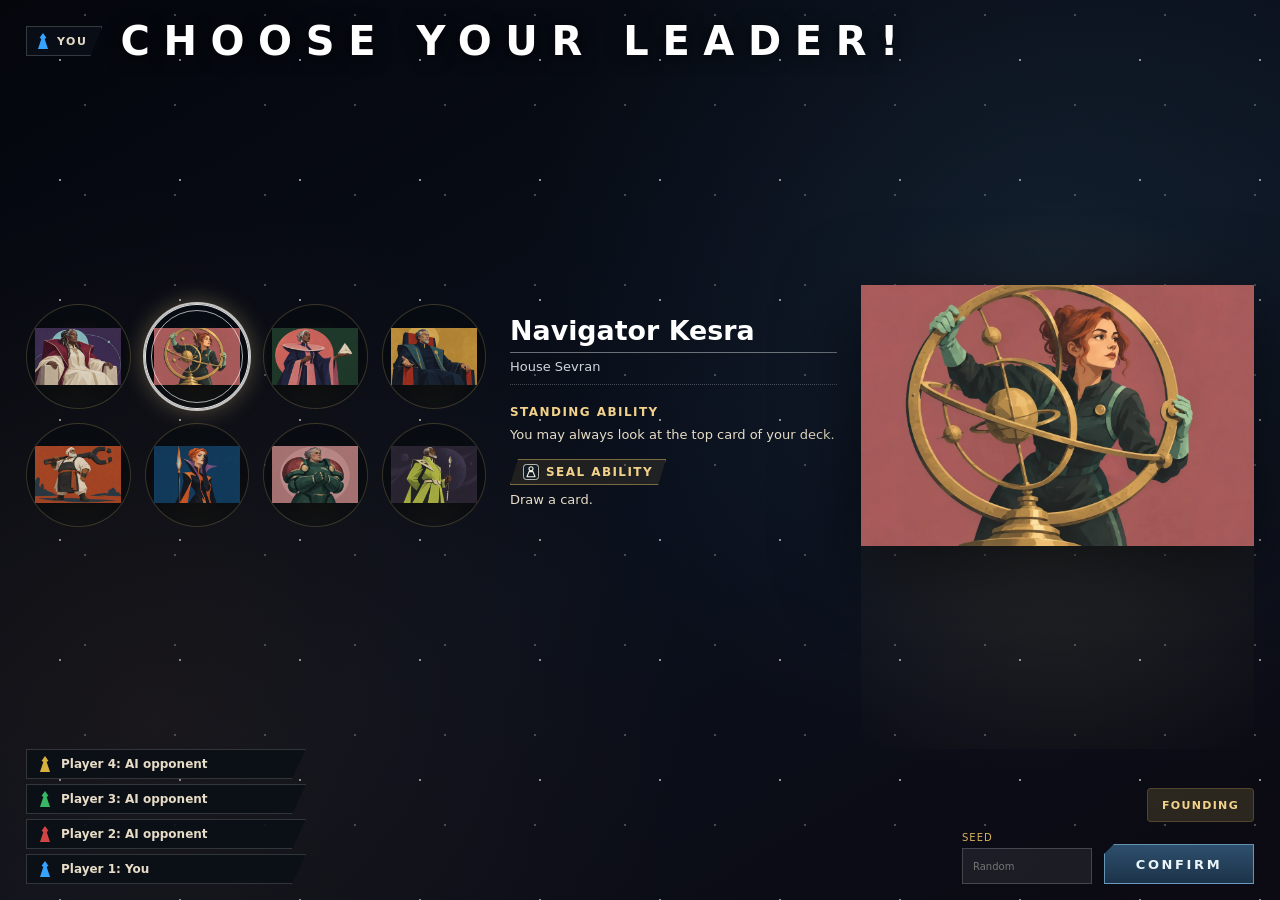
==== commit 88e34db9: "Improve card access symbols and board cost and reward readability" ====
--- a/index.html
+++ b/index.html
@@ -6,20 +6,21 @@
     <title>Ashen Concord</title>
 <link rel="stylesheet" href="./styles.css?v=20260924_table">
     <link rel="stylesheet" href="./table.css?v=20260924_table">
-    <link rel="stylesheet" href="./concord.css?v=1">
+    <link rel="stylesheet" href="./concord.css?v=20260925_readability">
+  <link rel="icon" href="./assets/starfall/icons/starfall-compact.svg">
   </head>
   <body>
     <div id="app" class="loading-screen">Loading game...</div>
     <script src="./uprising_data.js?v=20260924_table"></script>
     <script src="./presentation.js?v=20260924_table"></script>
     <script src="./concord-data.js?v=1"></script>
-    <script src="./concord.js?v=1"></script>
+    <script src="./concord.js?v=20260925_readability"></script>
     <script>window.DUNE_AGENT_DEFAULT_SKIN="starfall";
 window.DUNE_AGENT_ALLOWED_SKINS=["starfall"];window.DUNE_AGENT_PLAYER_COUNT=4;
 window.DUNE_AGENT_MODEL_DOWNLOAD="./downloads/imperium-compact-v1.zip";</script>
     <script src="./starfall_static_web.js"></script>
     <script src="./static-engine.js"></script>
-    <script src="./app.js?v=concord1"></script>
+    <script src="./app.js?v=20260925_readability"></script>
   <footer style="padding:16px;text-align:center;font:14px system-ui;color:#baa98e">
 Trained AI · Imperium Compact v1 · Runs on your device<br>
 <a href="./downloads/imperium-compact-v1.zip" download>Download model weights</a> ·
--- a/concord.css
+++ b/concord.css
@@ -123,3 +123,110 @@
 .ls-hex-art, body[data-skin="uprising"] .ls-hex-art,
 body[data-skin="uprising"] .ls-portrait-art { object-fit:contain; }
 body[data-skin="uprising"] .ls-portrait-art { border-radius:8px; }
+
+/* Gameplay information has a solid ground and a consistent visual vocabulary. */
+.game-screen { background:#11191c; }
+.ac-icon { width:22px; height:22px; }
+.ac-rules .ac-icon, .ac-factions .ac-icon { padding:0; background:transparent; border-radius:0; box-shadow:none; }
+.ac-access-strip { order:-1; display:flex; flex-wrap:wrap; flex:0 0 auto; align-items:center;
+  justify-content:center; gap:4px; padding:5px 7px; min-height:40px;
+  background:#0d1720; border-bottom:2px solid #617888; }
+.ac-access-strip .ac-icon { width:30px; height:30px; }
+.card-inspector .ac-access-strip .ac-icon, .ac-detail .ac-access-strip .ac-icon { width:40px; height:40px; }
+.rail-card .ac-access-strip { min-height:24px; padding:3px 2px; gap:2px; flex-wrap:wrap; }
+.rail-card .ac-access-strip .ac-icon { width:20px; height:20px; }
+.rail-reserve .ac-access-strip { display:none; }
+
+/* The entire access strip fits in each exposed card width. Small screens scroll
+   the hand instead of shrinking its most important symbols. */
+body[data-skin] .hand-card { width:152px; flex:0 0 152px; margin:0 -6px; }
+body[data-skin] .hand-card .ac-access-strip { justify-content:flex-start; padding:6px 8px; gap:4px; }
+body[data-skin] .hand-card .ac-access-strip .ac-icon { width:28px; height:28px; }
+body[data-skin] .hand-card .ac-card .ac-card-header { height:46px; flex-basis:46px; }
+body[data-skin] .hand-card .ac-card .ac-card-header strong { font-size:12px; }
+body[data-skin] .hand-card .ac-card-type { font-size:7px; }
+body[data-skin] .hand-fan { bottom:-80px; left:450px; right:200px; gap:0; padding:28px 12px 0;
+  justify-content:flex-start; overflow-x:auto; pointer-events:auto; }
+body[data-skin="uprising"] .hand-fan { bottom:6px; }
+
+body[data-skin] .space-tile.emperor, body[data-skin] .faction-ladder.emperor { --space-color:#ffd45a; }
+body[data-skin] .space-tile.spacing_guild, body[data-skin] .faction-ladder.spacing_guild { --space-color:#ff839e; }
+body[data-skin] .space-tile.bene_gesserit, body[data-skin] .faction-ladder.bene_gesserit { --space-color:#c7a0ff; }
+body[data-skin] .space-tile.fremen, body[data-skin] .faction-ladder.fremen { --space-color:#56d9ed; }
+body[data-skin] .space-tile.landsraad { --space-color:#7cdd8c; }
+body[data-skin] .space-tile.cities { --space-color:#a5b9ff; }
+body[data-skin] .space-tile.spice_trade, body[data-skin] .space-tile.choam { --space-color:#ffac55; }
+body[data-skin] .space-tile { border-width:2px; }
+body[data-skin] .space-art { opacity:.4; }
+body[data-skin] .space-tile:hover .space-art { opacity:.5; }
+body[data-skin] .space-name { top:0; left:0; right:0; min-height:30px;
+  display:flex; align-items:center; gap:5px; padding:3px 5px;
+  background:#101b24ed; color:#fff4df; font:700 10px/1.15 system-ui,sans-serif;
+  letter-spacing:.02em; z-index:2; }
+body[data-skin] .space-name .sf-agent-icon { width:24px; height:24px; flex-shrink:0; }
+body[data-skin] .space-cost, body[data-skin] .space-rewards {
+  display:flex; flex-direction:row; align-items:center; flex-wrap:wrap; gap:4px;
+  padding:3px 4px; margin:0; border:0; border-radius:4px;
+  background:#101b24f5; color:#fff; font:800 16px/1 system-ui,sans-serif; z-index:2;
+}
+body[data-skin] .space-cost { top:34px; left:4px; right:auto; padding:1px 4px; border-left:3px solid #ff9e8c; }
+body[data-skin] .space-rewards { bottom:3px; left:4px; right:4px; border-left:3px solid #9cdfb1; }
+body[data-skin] .space-cost img, body[data-skin] .space-rewards img { width:24px; height:24px; filter:none; flex-shrink:0; }
+body[data-skin] .space-tile .icon-count { gap:3px; font-size:16px; }
+body[data-skin] .space-tile .icon-count b, body[data-skin] .maker-bonus b { font-size:16px; color:#fff; }
+body[data-skin] .space-flow-label { font:800 8px/1 system-ui,sans-serif; letter-spacing:.05em; }
+body[data-skin] .space-cost .space-flow-label { color:#ffb5a7; }
+body[data-skin] .space-rewards .space-flow-label { color:#ace9bd; }
+body[data-skin] .space-tile .combat-flag { width:24px; height:24px; border:0; background:none; }
+body[data-skin] .space-tile .combat-flag img { width:24px; height:24px; }
+body[data-skin] .space-tile .agents { top:42px; left:auto; right:5px; transform:none; gap:2px; }
+body[data-skin] .space-tile .agents i { width:26px; height:26px; border-width:2px; }
+body[data-skin] .space-tile.occupied::after { z-index:0; }
+body[data-skin] .space-rewards { gap:1px; padding:3px 2px; }
+body[data-skin] .space-rewards .space-flow-label { font-size:7px; letter-spacing:0; }
+body[data-skin] .space-rewards img { width:24px; height:24px; }
+body[data-skin] .space-rewards .icon-count { gap:1px; }
+body[data-skin] .space-rewards .icon-count b { font-size:14px; }
+body[data-skin] .space-name > span:not(.combat-flag) { flex:1; }
+body[data-skin] .space-name .combat-flag, body[data-skin] .space-name .combat-flag img { width:19px; height:19px; flex-shrink:0; }
+.space-effect { display:inline-flex; align-items:center; gap:3px; }
+.space-effect small { max-width:47px; font:600 8px/1.1 system-ui,sans-serif; color:#d1e3e9; }
+body[data-skin] .influence-requirement { display:inline-flex; align-items:center; gap:2px; }
+body[data-skin] .influence-requirement .space-flow-label { color:#d4ccff; }
+body[data-skin="uprising"] .board-viewport { overflow:auto; scrollbar-width:thin; scrollbar-color:#8295a0 #101b24; }
+body[data-skin="uprising"] .board-layer { width:1400px; min-width:1400px; height:1150px; min-height:1150px; }
+body[data-skin="uprising"] .hand-fan { left:0; }
+body[data-skin="starfall"] .board-viewport { position:absolute; inset:0; overflow:auto; }
+body[data-skin="starfall"] .board-layer { min-width:1440px; min-height:1000px; }
+
+/* Preserve a useful symbol size when the board needs to pan. */
+@media (max-width:1300px), (max-height:900px) {
+  body[data-skin="starfall"] .hand-fan { left:250px; }
+  body[data-skin="starfall"] .board-viewport { top:44px; left:224px; right:94px; bottom:172px;
+    scrollbar-width:thin; scrollbar-color:#8295a0 #101b24; }
+  body[data-skin="starfall"] .board-layer { position:relative; width:1440px; min-width:1440px; height:1000px; min-height:1000px;
+    /* The original board reserves its left edge for the player plaques. */
+    margin-left:-230px; }
+}
+@media (max-width:600px) {
+  body[data-skin="starfall"] .board-viewport { left:4px; right:4px; top:148px; bottom:176px; }
+  body[data-skin="starfall"] .board-layer { width:1440px; min-width:1440px; height:1000px; min-height:1000px; margin-left:-230px; }
+}
+
+@media (max-width:1100px) {
+  body[data-skin] .hand-fan { left:150px; right:95px; bottom:-32px;
+    justify-content:flex-start; overflow-x:auto; pointer-events:auto; padding:28px 6px 4px; gap:6px; }
+  body[data-skin] .hand-card { margin:0; }
+  body[data-skin="uprising"] .hand-fan { left:0; bottom:0; }
+}
+@media (max-width:600px) {
+  body[data-skin] .hand-fan { left:8px; right:78px; }
+  body[data-skin="starfall"] .human-corner { top:42px; bottom:auto; left:4px; width:calc(100% - 8px); transform:none; }
+  body[data-skin="starfall"] .human-corner .plaque { display:grid; grid-template-columns:108px 1fr; background:#101b24; }
+  body[data-skin="starfall"] .human-corner .plaque-top { grid-row:1 / 4; min-height:64px; gap:5px; padding:3px; }
+  body[data-skin="starfall"] .human-corner .plaque-portrait { width:28px; height:40px; }
+  body[data-skin="starfall"] .human-corner .plaque-name,
+  body[data-skin="starfall"] .human-corner .plaque-stats { grid-column:2; }
+  body[data-skin="starfall"] .peek-cluster { right:6px; bottom:104px; }
+  body[data-skin="starfall"] .peek-card { width:64px; }
+}
